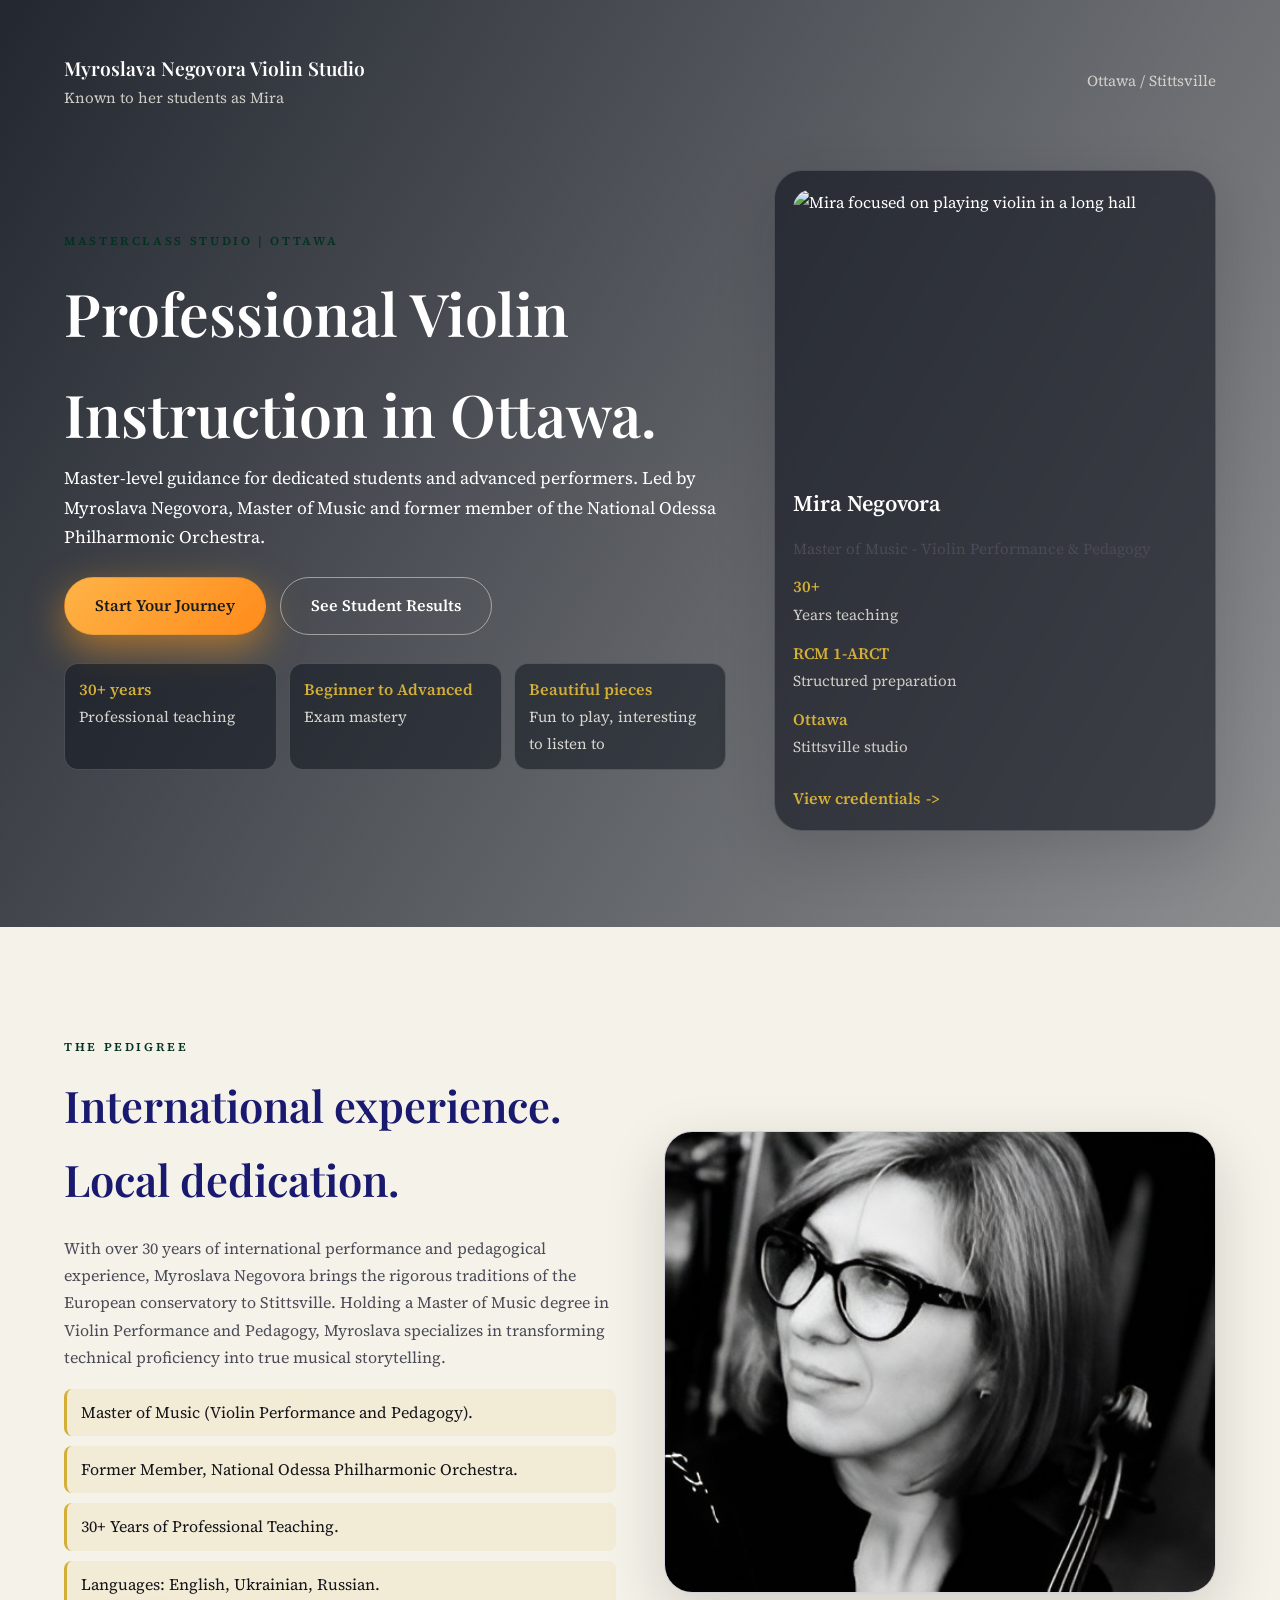
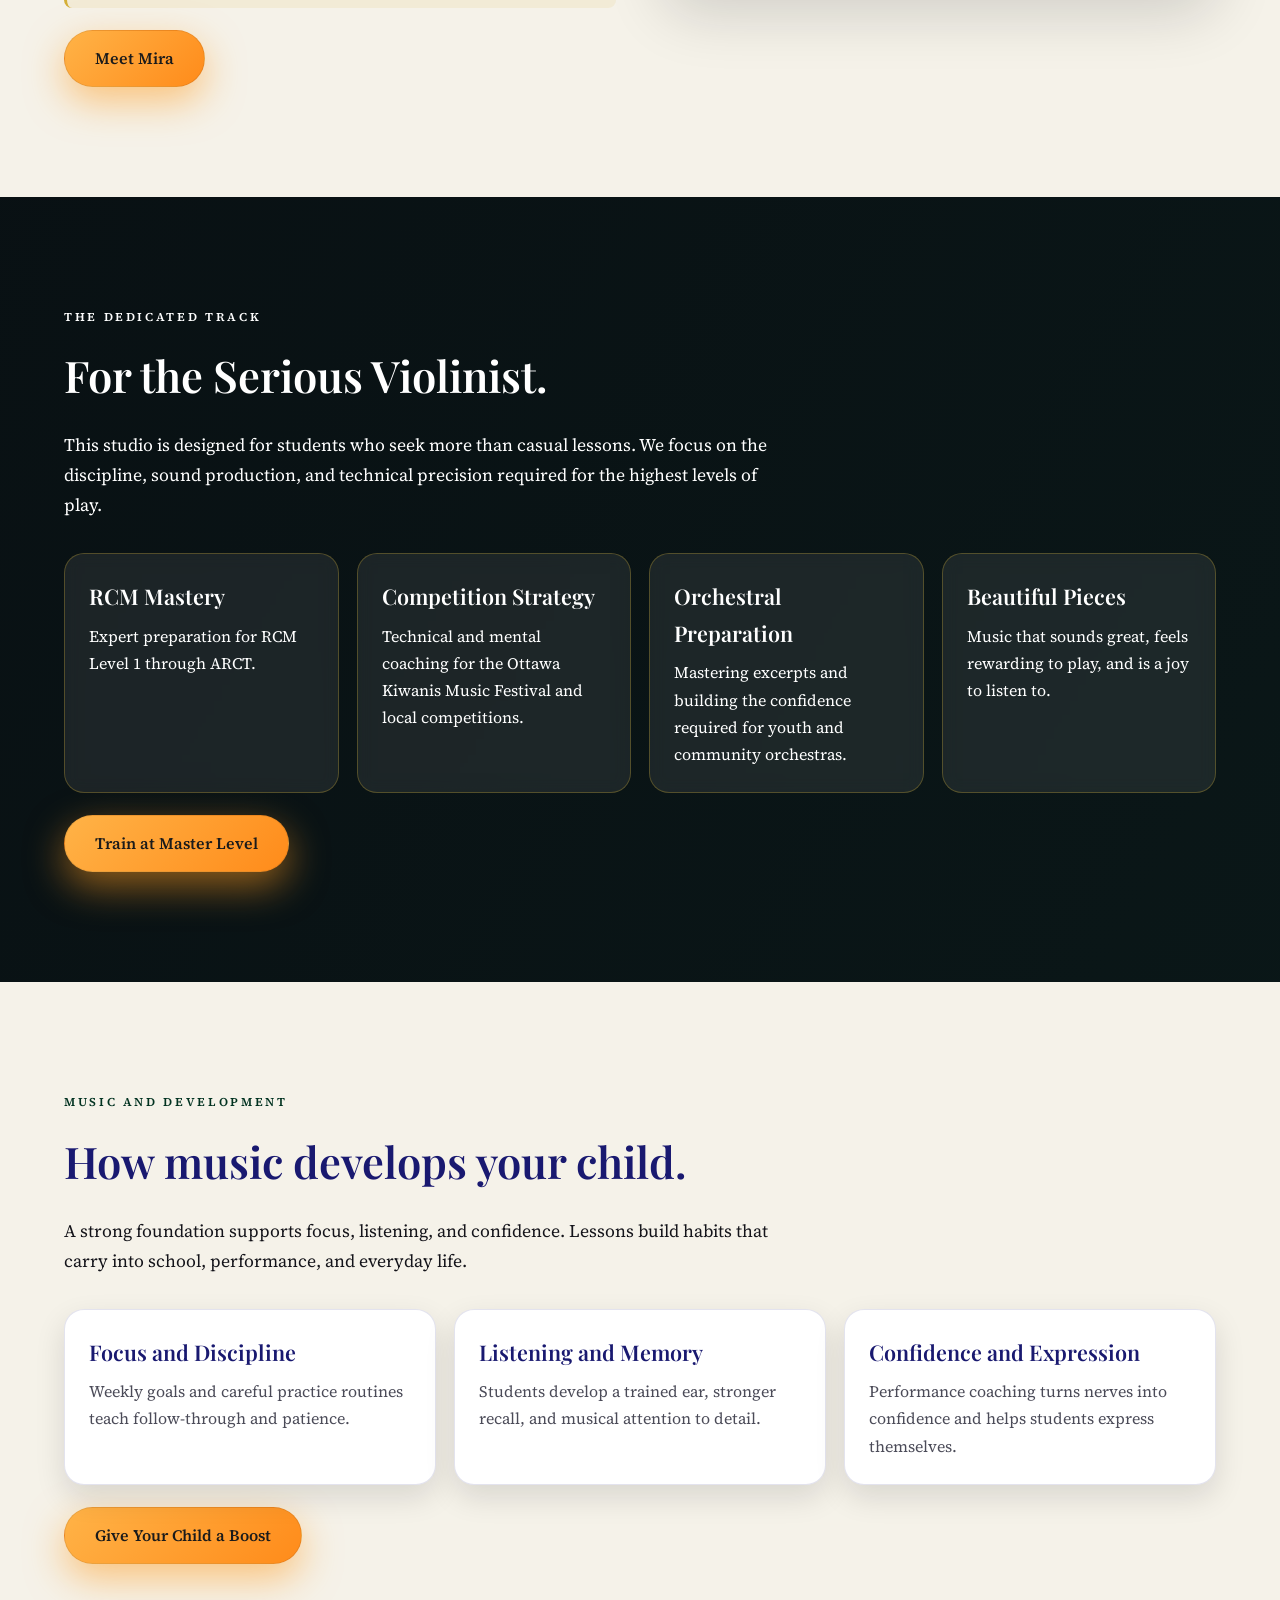
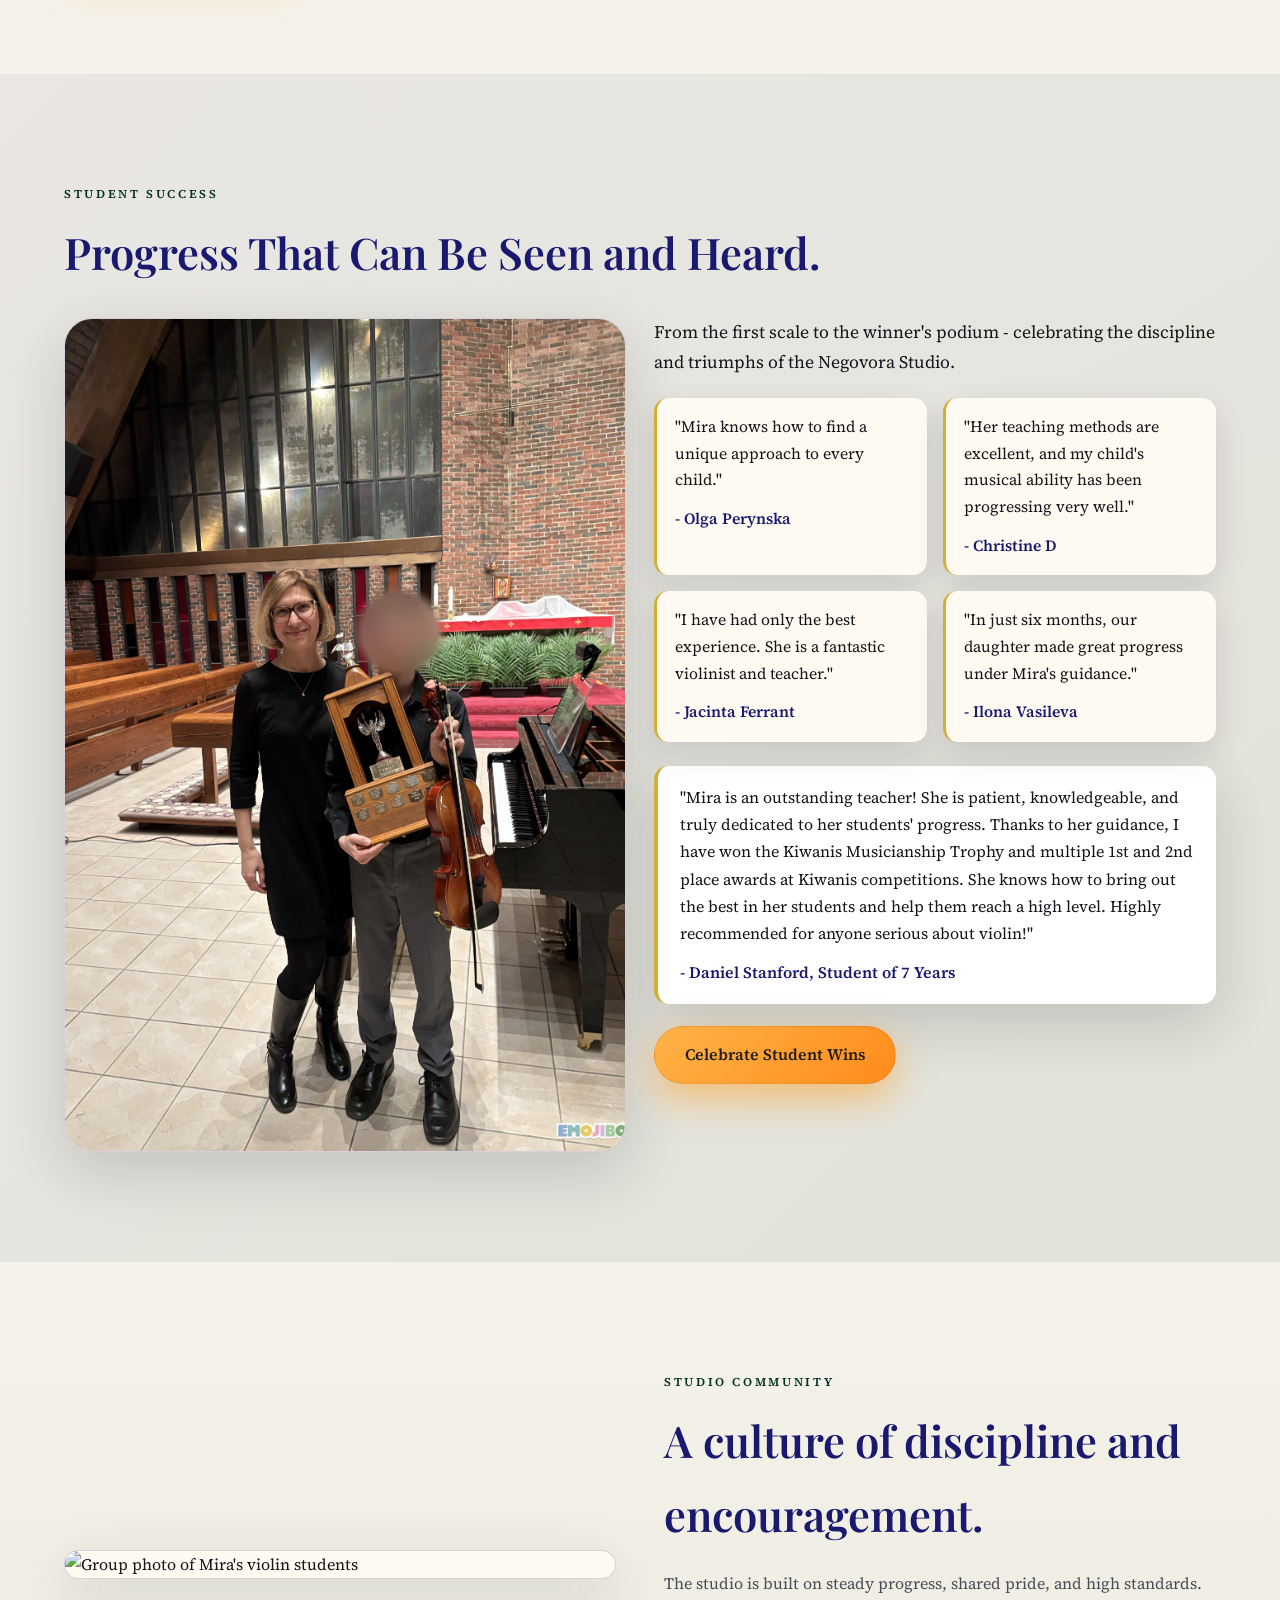
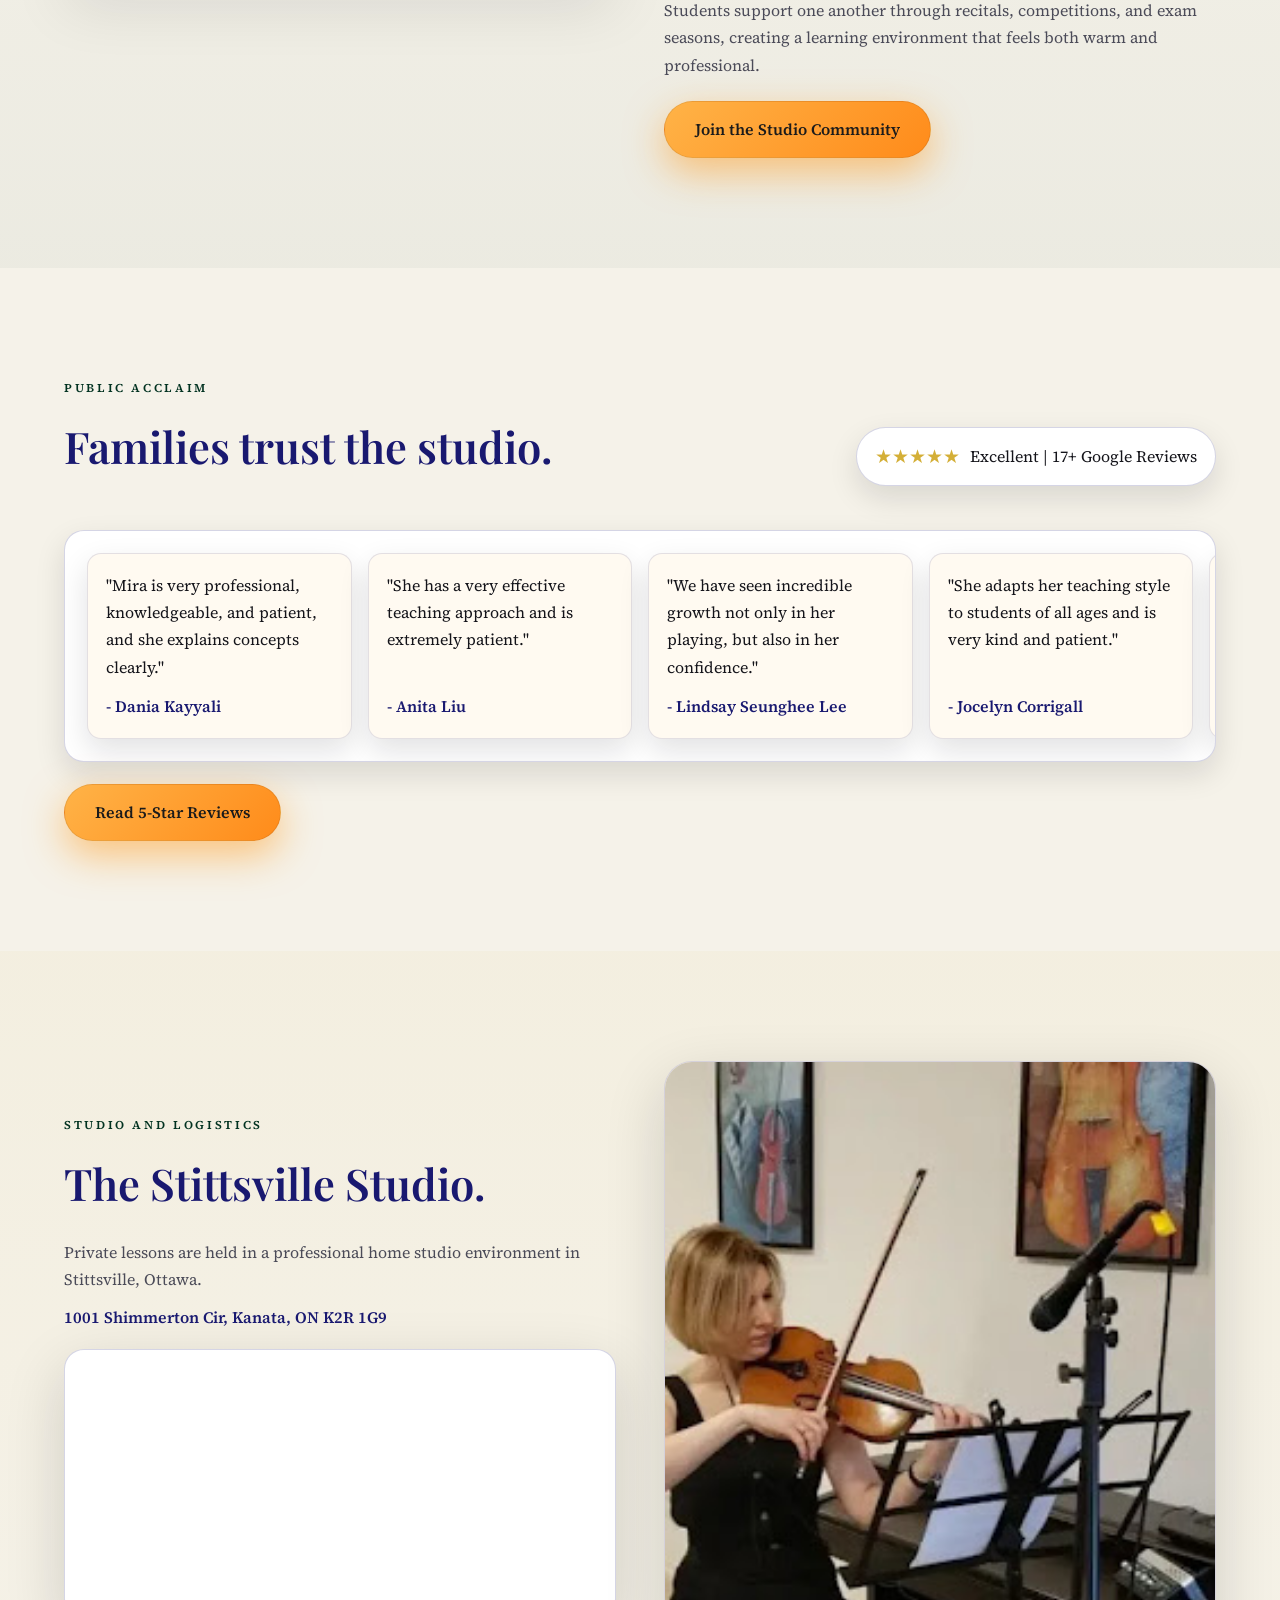
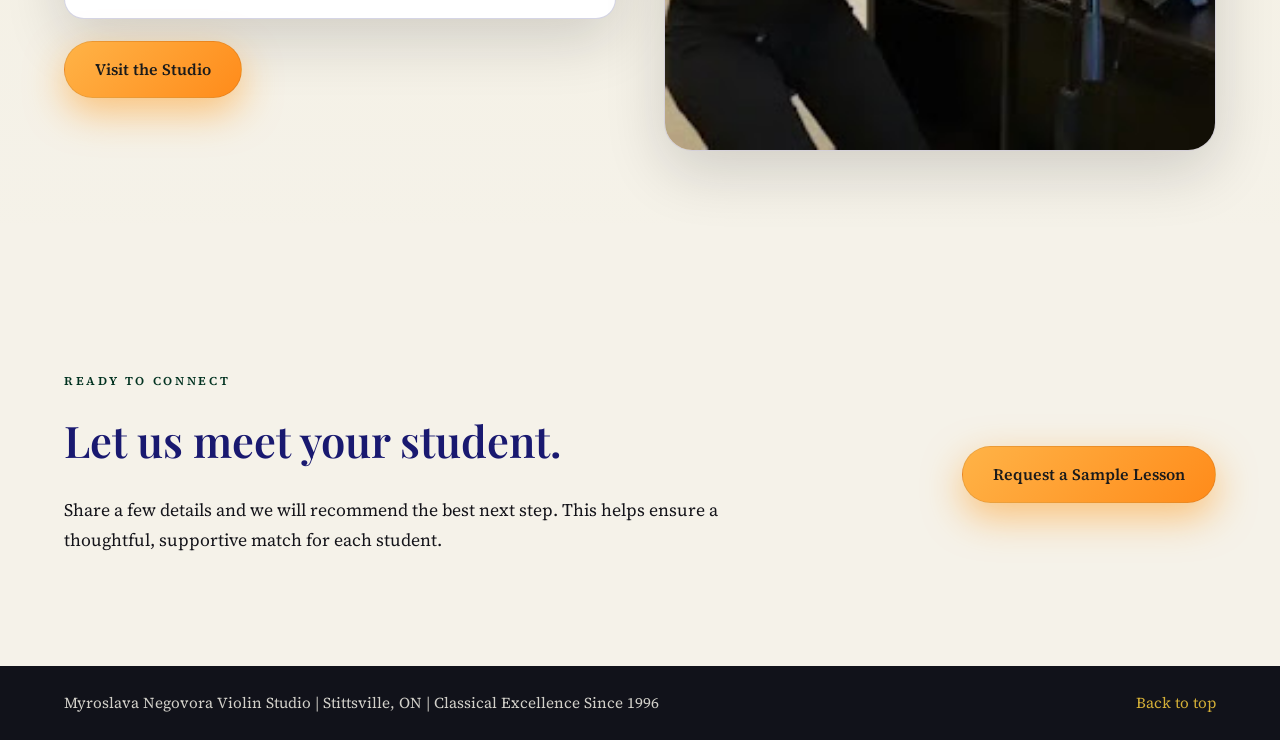
==== index.html @ be1e7c03 "Add files via upload" ====
<!doctype html>
<html lang="en">
  <head>
    <meta charset="utf-8" />
    <meta name="viewport" content="width=device-width, initial-scale=1" />
    <title>Myroslava Negovora Violin Studio | Masterclass Studio</title>
    <link rel="stylesheet" href="styles.css" />
  </head>
  <body>
    <header class="hero" id="top">
      <div class="hero__overlay"></div>
      <nav class="nav">
        <div class="brand">
          <div class="brand__title">Myroslava Negovora Violin Studio</div>
          <div class="brand__subtitle">Known to her students as Mira</div>
        </div>
        <div class="nav__note">Ottawa / Stittsville</div>
      </nav>

      <div class="hero__grid container">
        <div class="hero__intro" data-reveal>
          <p class="eyebrow">Masterclass Studio | Ottawa</p>
          <h1>Professional Violin Instruction in Ottawa.</h1>
          <p class="lead">
            Master-level guidance for dedicated students and advanced performers. Led by Myroslava Negovora,
            Master of Music and former member of the National Odessa Philharmonic Orchestra.
          </p>
          <div class="hero__actions">
            <a class="btn btn--bright" href="contact.html">Start Your Journey</a>
            <a class="btn btn--ghost" href="#success">See Student Results</a>
          </div>
          <div class="hero__facts">
            <div class="fact">
              <span class="fact__label">30+ years</span>
              <span class="fact__value">Professional teaching</span>
            </div>
            <div class="fact">
              <span class="fact__label">Beginner to Advanced</span>
              <span class="fact__value">Exam mastery</span>
            </div>
            <div class="fact">
              <span class="fact__label">Beautiful pieces</span>
              <span class="fact__value">Fun to play, interesting to listen to</span>
            </div>
          </div>
        </div>

        <aside class="hero__panel" data-reveal>
          <div class="hero__panel-image">
            <img
              src="assets/Small verticall picture of mira focused on playing in long beautiffull hall.jpg"
              alt="Mira focused on playing violin in a long hall"
            />
          </div>
          <div class="hero__panel-body">
            <p class="hero__panel-title">Mira Negovora</p>
            <p class="micro">Master of Music - Violin Performance & Pedagogy</p>
            <div class="hero__panel-stats">
              <div>
                <span class="panel-stat__value">30+</span>
                <span class="panel-stat__label">Years teaching</span>
              </div>
              <div>
                <span class="panel-stat__value">RCM 1-ARCT</span>
                <span class="panel-stat__label">Structured preparation</span>
              </div>
              <div>
                <span class="panel-stat__value">Ottawa</span>
                <span class="panel-stat__label">Stittsville studio</span>
              </div>
            </div>
            <a class="text-link text-link--spaced" href="#pedigree">View credentials</a>
          </div>
        </aside>
      </div>
    </header>

    <main>
      <section class="section pedigree parchment" id="pedigree">
        <div class="container two-col">
          <div data-reveal>
            <p class="eyebrow">The Pedigree</p>
            <h2>International experience. Local dedication.</h2>
            <p>
              With over 30 years of international performance and pedagogical experience, Myroslava Negovora brings
              the rigorous traditions of the European conservatory to Stittsville. Holding a Master of Music degree in
              Violin Performance and Pedagogy, Myroslava specializes in transforming technical proficiency into true
              musical storytelling.
            </p>
            <ul class="facts-list">
              <li>Master of Music (Violin Performance and Pedagogy).</li>
              <li>Former Member, National Odessa Philharmonic Orchestra.</li>
              <li>30+ Years of Professional Teaching.</li>
              <li>Languages: English, Ukrainian, Russian.</li>
            </ul>
            <div class="cta-row">
              <a class="btn btn--bright" href="contact.html">Meet Mira</a>
            </div>
          </div>
          <figure class="image-card" data-reveal>
            <img src="assets/Moody Picture of mira's face, a bit small 2.jpg" alt="Moody portrait of Myroslava Negovora" />
          </figure>
        </div>
      </section>

      <section class="section parallax" id="dedicated">
        <div class="parallax__overlay"></div>
        <div class="container" data-reveal>
          <p class="eyebrow">The Dedicated Track</p>
          <h2>For the Serious Violinist.</h2>
          <p class="lead">
            This studio is designed for students who seek more than casual lessons. We focus on the discipline, sound
            production, and technical precision required for the highest levels of play.
          </p>
          <div class="feature-grid">
            <article class="card">
              <h3>RCM Mastery</h3>
              <p>Expert preparation for RCM Level 1 through ARCT.</p>
            </article>
            <article class="card">
              <h3>Competition Strategy</h3>
              <p>Technical and mental coaching for the Ottawa Kiwanis Music Festival and local competitions.</p>
            </article>
            <article class="card">
              <h3>Orchestral Preparation</h3>
              <p>Mastering excerpts and building the confidence required for youth and community orchestras.</p>
            </article>
            <article class="card">
              <h3>Beautiful Pieces</h3>
              <p>Music that sounds great, feels rewarding to play, and is a joy to listen to.</p>
            </article>
          </div>
          <div class="cta-row">
            <a class="btn btn--bright" href="contact.html">Train at Master Level</a>
          </div>
        </div>
      </section>

      <section class="section growth parchment" id="growth">
        <div class="container" data-reveal>
          <p class="eyebrow">Music and Development</p>
          <h2>How music develops your child.</h2>
          <p class="lead">
            A strong foundation supports focus, listening, and confidence. Lessons build habits that carry into school,
            performance, and everyday life.
          </p>
          <div class="feature-grid">
            <article class="card card--light">
              <h3>Focus and Discipline</h3>
              <p>Weekly goals and careful practice routines teach follow-through and patience.</p>
            </article>
            <article class="card card--light">
              <h3>Listening and Memory</h3>
              <p>Students develop a trained ear, stronger recall, and musical attention to detail.</p>
            </article>
            <article class="card card--light">
              <h3>Confidence and Expression</h3>
              <p>Performance coaching turns nerves into confidence and helps students express themselves.</p>
            </article>
          </div>
          <div class="cta-row">
            <a class="btn btn--bright" href="contact.html">Give Your Child a Boost</a>
          </div>
        </div>
      </section>

      <section class="section success" id="success">
        <div class="container" data-reveal>
          <p class="eyebrow">Student Success</p>
          <h2>Progress That Can Be Seen and Heard.</h2>
          <div class="success__grid">
            <figure class="image-card">
              <img src="assets/trophy.jpeg" alt="Dennis Finch holding the Musicianship Trophy beside Mira" />
              <figcaption>
                Congratulations to Dennis Finch - Winner of the Musicianship Trophy (RCM 8 Class),
                Ottawa Kiwanis Music Festival 2026.
              </figcaption>
            </figure>
            <div class="success__text">
              <p class="lead">
                From the first scale to the winner's podium - celebrating the discipline and triumphs
                of the Negovora Studio.
              </p>
              <div class="success__quotes">
                <blockquote class="quote--compact">
                  "Mira knows how to find a unique approach to every child."
                  <span class="quote-author">- Olga Perynska</span>
                </blockquote>
                <blockquote class="quote--compact">
                  "Her teaching methods are excellent, and my child's musical ability has been progressing very well."
                  <span class="quote-author">- Christine D</span>
                </blockquote>
                <blockquote class="quote--compact">
                  "I have had only the best experience. She is a fantastic violinist and teacher."
                  <span class="quote-author">- Jacinta Ferrant</span>
                </blockquote>
                <blockquote class="quote--compact">
                  "In just six months, our daughter made great progress under Mira's guidance."
                  <span class="quote-author">- Ilona Vasileva</span>
                </blockquote>
              </div>
              <blockquote>
                "Mira is an outstanding teacher! She is patient, knowledgeable, and truly dedicated to her students' progress.
                Thanks to her guidance, I have won the Kiwanis Musicianship Trophy and multiple 1st and 2nd place awards at
                Kiwanis competitions. She knows how to bring out the best in her students and help them reach a high level.
                Highly recommended for anyone serious about violin!"
                <span class="quote-author">- Daniel Stanford, Student of 7 Years</span>
              </blockquote>
              <div class="cta-row">
                <a class="btn btn--bright" href="contact.html">Celebrate Student Wins</a>
              </div>
            </div>
          </div>
        </div>
      </section>

      <section class="section community" id="community">
        <div class="container two-col">
          <figure class="image-card" data-reveal>
            <img src="assets/Group photo of all mira's students.jpg" alt="Group photo of Mira's violin students" />
          </figure>
          <div data-reveal>
            <p class="eyebrow">Studio Community</p>
            <h2>A culture of discipline and encouragement.</h2>
            <p>
              The studio is built on steady progress, shared pride, and high standards. Students support one another
              through recitals, competitions, and exam seasons, creating a learning environment that feels both warm
              and professional.
            </p>
            <div class="cta-row">
              <a class="btn btn--bright" href="contact.html">Join the Studio Community</a>
            </div>
          </div>
        </div>
      </section>

      <section class="section acclaim" id="acclaim">
        <div class="container" data-reveal>
          <p class="eyebrow">Public Acclaim</p>
          <div class="acclaim__header">
            <h2>Families trust the studio.</h2>
            <a class="badge" href="https://www.google.com/search?q=Myroslava+Negovora+Violin+Studio+reviews" target="_blank" rel="noreferrer">
              <span class="badge__stars">&#9733;&#9733;&#9733;&#9733;&#9733;</span>
              <span class="badge__text">Excellent | 17+ Google Reviews</span>
            </a>
          </div>
          <div class="carousel" aria-live="polite">
            <div class="carousel__viewport">
              <div class="carousel__track">
                <div class="carousel__item">
                  "Mira is very professional, knowledgeable, and patient, and she explains concepts clearly."
                  <span class="quote-author">- Dania Kayyali</span>
                </div>
                <div class="carousel__item">
                  "She has a very effective teaching approach and is extremely patient."
                  <span class="quote-author">- Anita Liu</span>
                </div>
                <div class="carousel__item">
                  "We have seen incredible growth not only in her playing, but also in her confidence."
                  <span class="quote-author">- Lindsay Seunghee Lee</span>
                </div>
                <div class="carousel__item">
                  "She adapts her teaching style to students of all ages and is very kind and patient."
                  <span class="quote-author">- Jocelyn Corrigall</span>
                </div>
                <div class="carousel__item">
                  "Her attentiveness and personalized approach impressed us from the very beginning."
                  <span class="quote-author">- Ilona Vasileva</span>
                </div>
                <div class="carousel__item">
                  "Over five years, we have seen consistent improvement in my daughter's skill level."
                  <span class="quote-author">- Christine Conlin</span>
                </div>
                <div class="carousel__item">
                  "Mira cares deeply about her students' success and helps them achieve their goals."
                  <span class="quote-author">- Katya Permiakova</span>
                </div>
                <div class="carousel__item">
                  "She is a true violinist teacher who quickly identifies learning issues and solutions."
                  <span class="quote-author">- Teddy Boyce</span>
                </div>
              </div>
            </div>
          </div>
          <div class="cta-row">
            <a
              class="btn btn--bright"
              href="https://www.google.com/search?sca_esv=3615f5cb3ea2f6e3&rlz=1C5OZZY_enCA1189CA1189&sxsrf=ANbL-n5j-Gl5wdRe_Fy8dEs_ifWNhCvWbg:1775680468972&si=[base64]%3D&q=Mira%27s+Violin+Studio,+Violinist+for+Wedding+%26+Special+Event,+Live+Music,+Violin+Lessons+Reviews&sa=X&ved=2ahUKEwjuv9mcjd-TAxWDKFkFHc_CPOoQ0bkNegQIORAH&biw=1920&bih=847&dpr=1"
              target="_blank"
              rel="noreferrer"
            >Read 5-Star Reviews</a>
          </div>
        </div>
      </section>

      <section class="section studio" id="studio">
        <div class="container two-col">
          <div data-reveal>
            <p class="eyebrow">Studio and Logistics</p>
            <h2>The Stittsville Studio.</h2>
            <p>Private lessons are held in a professional home studio environment in Stittsville, Ottawa.</p>
            <p class="address">1001 Shimmerton Cir, Kanata, ON K2R 1G9</p>
            <div class="map-card">
              <iframe
                title="Stittsville Studio Location"
                src="https://www.google.com/maps?q=1001%20Shimmerton%20Cir%2C%20Kanata%2C%20ON%20K2R%201G9&output=embed"
                loading="lazy"
                referrerpolicy="no-referrer-when-downgrade"
              ></iframe>
            </div>
            <div class="cta-row">
              <a class="btn btn--bright" href="contact.html">Visit the Studio</a>
            </div>
          </div>
          <figure class="image-card" data-reveal>
            <img src="assets/Mira playing in her studio.jpg" alt="Mira playing violin in her studio" />
          </figure>
        </div>
      </section>

      <section class="section contact-teaser parchment" id="contact-teaser">
        <div class="container contact-teaser__content" data-reveal>
          <div>
            <p class="eyebrow">Ready to Connect</p>
            <h2>Let us meet your student.</h2>
            <p class="lead">
              Share a few details and we will recommend the best next step. This helps ensure a thoughtful, supportive
              match for each student.
            </p>
          </div>
          <div class="cta-row">
            <a class="btn btn--bright" href="contact.html">Request a Sample Lesson</a>
          </div>
        </div>
      </section>
    </main>

    <footer class="footer">
      <div class="container footer__content">
        <span>Myroslava Negovora Violin Studio | Stittsville, ON | Classical Excellence Since 1996</span>
        <a href="#top">Back to top</a>
      </div>
    </footer>

    <script src="script.js"></script>
  </body>
</html>
---- styles.css ----
@import url("https://fonts.googleapis.com/css2?family=Playfair+Display:wght@400;600;700&family=Source+Serif+Pro:wght@300;400;600&display=swap");

:root {
  --bg: #f5f2e9;
  --ink: #14141a;
  --muted: #4b4b58;
  --white: #ffffff;
  --surface: #fffaf1;
  --midnight: #191970;
  --forest: #013220;
  --gold: #d4af37;
  --accent: #ffb347;
  --accent-deep: #ff8b1a;
  --border: rgba(25, 25, 112, 0.18);
  --shadow: 0 20px 60px rgba(16, 16, 24, 0.16);
  --shadow-soft: 0 12px 30px rgba(16, 16, 24, 0.12);
  --radius-xl: 28px;
  --radius-lg: 20px;
  --radius-md: 14px;
}

* {
  box-sizing: border-box;
  margin: 0;
  padding: 0;
}

html {
  scroll-behavior: smooth;
}

body {
  font-family: "Source Serif Pro", serif;
  background: radial-gradient(circle at top, rgba(255, 255, 255, 0.6), transparent 55%), var(--bg);
  color: var(--ink);
  line-height: 1.7;
  transition: opacity 0.45s ease, transform 0.45s ease;
}

body.page-enter {
  opacity: 0;
  transform: translateX(24px);
}

body.page-leave {
  opacity: 0;
  transform: translateX(-24px);
}

a {
  color: inherit;
  text-decoration: none;
}

img {
  max-width: 100%;
  display: block;
}

.container {
  width: min(1200px, 90vw);
  margin: 0 auto;
}

.section {
  padding: 110px 0;
}

.parchment {
  background-color: var(--bg);
  background-image: url("assets/parchmen.jpg");
  background-repeat: repeat;
  background-size: 700px auto;
}

.eyebrow {
  letter-spacing: 0.22em;
  text-transform: uppercase;
  font-size: 12px;
  font-weight: 600;
  color: var(--forest);
  margin-bottom: 12px;
}

h1,
h2,
h3 {
  font-family: "Playfair Display", serif;
  font-weight: 600;
  color: var(--midnight);
}

h1 {
  font-size: clamp(2.6rem, 4.6vw, 4.4rem);
  max-width: 720px;
}

h2 {
  font-size: clamp(2rem, 3.4vw, 3.2rem);
  margin-bottom: 18px;
}

h3 {
  font-size: 1.35rem;
  margin-bottom: 8px;
}

p {
  color: var(--muted);
}

.lead {
  font-size: 1.1rem;
  max-width: 720px;
  color: var(--ink);
}

.micro {
  font-size: 0.95rem;
  color: var(--muted);
}

.btn {
  display: inline-flex;
  align-items: center;
  justify-content: center;
  padding: 14px 30px;
  border-radius: 999px;
  font-weight: 600;
  border: 1px solid rgba(0, 0, 0, 0.08);
  transition: transform 0.2s ease, box-shadow 0.2s ease;
}

.btn--bright {
  background: linear-gradient(135deg, var(--accent), var(--accent-deep));
  color: #1b1b1b;
  box-shadow: 0 14px 38px rgba(255, 154, 31, 0.55);
}

.btn--bright:hover {
  transform: translateY(-2px);
  box-shadow: 0 18px 42px rgba(255, 154, 31, 0.65);
}

.btn--ghost {
  background: transparent;
  color: var(--white);
  border: 1px solid rgba(245, 242, 233, 0.5);
  box-shadow: none;
}

.btn--ghost:hover {
  transform: translateY(-2px);
}

.text-link {
  display: inline-flex;
  align-items: center;
  gap: 6px;
  color: var(--gold);
  font-weight: 600;
}

.text-link::after {
  content: "->";
  transition: transform 0.2s ease;
}

.text-link:hover::after {
  transform: translateX(4px);
}

.text-link--spaced {
  margin-top: 12px;
}

.nav {
  position: relative;
  z-index: 2;
  width: min(1200px, 90vw);
  margin: 0 auto;
  display: flex;
  align-items: center;
  justify-content: space-between;
  gap: 20px;
  padding-top: 20px;
}

.nav__note {
  font-size: 0.95rem;
  color: rgba(245, 242, 233, 0.75);
}

.nav--light .nav__note {
  color: var(--muted);
}

.brand__title {
  font-family: "Playfair Display", serif;
  font-size: 1.2rem;
  font-weight: 600;
}

.brand__subtitle {
  font-size: 0.95rem;
  color: rgba(245, 242, 233, 0.8);
}

.nav--light .brand__subtitle,
.nav--light .brand__title {
  color: var(--midnight);
}

.hero {
  position: relative;
  min-height: 92vh;
  background: url("assets/Violinist in action with masked violin.png") center/cover no-repeat;
  color: var(--white);
  display: flex;
  flex-direction: column;
  padding: 32px 0 96px;
  overflow: hidden;
}

.hero__overlay {
  position: absolute;
  inset: 0;
  background: linear-gradient(120deg, rgba(5, 10, 20, 0.88), rgba(8, 14, 24, 0.45));
}

.hero__grid {
  position: relative;
  z-index: 2;
  margin-top: 60px;
  display: grid;
  grid-template-columns: minmax(0, 1.2fr) minmax(0, 0.8fr);
  gap: 48px;
  align-items: center;
}

.hero__intro h1,
.hero__intro .lead {
  color: var(--white);
}

.hero__actions {
  margin-top: 24px;
  display: flex;
  flex-wrap: wrap;
  gap: 14px;
}

.hero__facts {
  margin-top: 28px;
  display: grid;
  grid-template-columns: repeat(auto-fit, minmax(170px, 1fr));
  gap: 12px;
}

.fact {
  border: 1px solid rgba(245, 242, 233, 0.18);
  padding: 12px 14px;
  border-radius: var(--radius-md);
  background: rgba(15, 20, 30, 0.55);
}

.fact__label {
  font-weight: 600;
  color: var(--gold);
  display: block;
}

.fact__value {
  color: rgba(245, 242, 233, 0.85);
  font-size: 0.95rem;
}

.hero__panel {
  background: rgba(12, 16, 26, 0.6);
  border-radius: var(--radius-xl);
  border: 1px solid rgba(255, 255, 255, 0.16);
  padding: 18px;
  box-shadow: var(--shadow);
  backdrop-filter: blur(10px);
}

.hero__panel-image img {
  width: 100%;
  height: 280px;
  object-fit: cover;
  border-radius: var(--radius-lg);
}

.hero__panel-body {
  margin-top: 16px;
  display: grid;
  gap: 12px;
}

.hero__panel-title {
  font-size: 1.4rem;
  font-weight: 600;
  color: var(--white);
}

.hero__panel-stats {
  display: grid;
  gap: 12px;
}

.panel-stat__value {
  display: block;
  font-weight: 600;
  color: var(--gold);
}

.panel-stat__label {
  color: rgba(245, 242, 233, 0.8);
  font-size: 0.95rem;
}

.two-col {
  display: grid;
  grid-template-columns: repeat(auto-fit, minmax(280px, 1fr));
  gap: 48px;
  align-items: center;
}

.cta-row {
  margin-top: 22px;
}

.image-card {
  border-radius: var(--radius-xl);
  overflow: hidden;
  border: 1px solid var(--border);
  background: var(--surface);
  box-shadow: var(--shadow);
}

.image-card img {
  width: 100%;
  height: 100%;
  object-fit: cover;
}

.image-card figcaption {
  padding: 16px 18px;
  font-size: 0.95rem;
  color: var(--muted);
  border-top: 1px solid var(--border);
}

.facts-list {
  list-style: none;
  margin-top: 18px;
  display: grid;
  gap: 10px;
}

.facts-list li {
  padding: 10px 14px;
  border-left: 3px solid var(--gold);
  background: rgba(212, 175, 55, 0.1);
  border-radius: 8px;
}

.parallax {
  position: relative;
  color: var(--white);
  background-color: rgb(14, 35, 30);
  background-image: url("assets/Screenshot 2026-04-08 at 5.43.23 PM-overlay.png");
  background-position: center;
  background-repeat: no-repeat;
  background-attachment: fixed;
  background-size: 80% auto;
}

.parallax__overlay {
  position: absolute;
  inset: 0;
  background: linear-gradient(120deg, rgba(8, 14, 18, 0.88), rgba(8, 16, 20, 0.65));
}

.parallax .container {
  position: relative;
  z-index: 2;
}

.parallax h2,
.parallax h3,
.parallax .lead,
.parallax p {
  color: var(--white);
}

.feature-grid {
  margin-top: 32px;
  display: grid;
  grid-template-columns: repeat(auto-fit, minmax(230px, 1fr));
  gap: 18px;
}

.card {
  padding: 24px;
  border-radius: var(--radius-lg);
  background: rgba(255, 255, 255, 0.08);
  border: 1px solid rgba(212, 175, 55, 0.3);
  backdrop-filter: blur(8px);
}

.card--light {
  background: var(--white);
  border: 1px solid rgba(25, 25, 112, 0.12);
  color: var(--ink);
  box-shadow: var(--shadow-soft);
}

.success {
  background: linear-gradient(135deg, rgba(25, 25, 112, 0.06), rgba(1, 50, 32, 0.08));
}

.community {
  background: linear-gradient(180deg, rgba(245, 242, 233, 0.9), rgba(1, 50, 32, 0.04));
}

.success__grid {
  margin-top: 28px;
  display: grid;
  grid-template-columns: repeat(auto-fit, minmax(280px, 1fr));
  gap: 28px;
}

.success__quotes {
  margin-top: 20px;
  display: grid;
  grid-template-columns: repeat(auto-fit, minmax(220px, 1fr));
  gap: 16px;
}

blockquote {
  margin-top: 24px;
  padding: 18px 22px;
  border-left: 4px solid var(--gold);
  background: var(--white);
  border-radius: var(--radius-md);
  color: var(--ink);
  box-shadow: var(--shadow);
}

.quote--compact {
  margin-top: 0;
  padding: 16px 18px;
  border-left-width: 3px;
  background: var(--surface);
  font-size: 0.98rem;
  box-shadow: var(--shadow-soft);
}

.quote-author {
  display: block;
  margin-top: 12px;
  font-weight: 600;
  color: var(--midnight);
}

.acclaim__header {
  display: flex;
  flex-wrap: wrap;
  align-items: center;
  justify-content: space-between;
  gap: 20px;
}

.badge {
  display: inline-flex;
  align-items: center;
  gap: 10px;
  padding: 12px 18px;
  border-radius: 999px;
  border: 1px solid var(--border);
  background: var(--white);
  box-shadow: var(--shadow-soft);
}

.badge__stars {
  color: var(--gold);
  font-size: 1.2rem;
}

.carousel {
  margin-top: 28px;
}

.carousel__viewport {
  border: 1px solid var(--border);
  background: var(--white);
  border-radius: var(--radius-lg);
  overflow: hidden;
  box-shadow: var(--shadow-soft);
}

.carousel__track {
  display: flex;
  gap: 16px;
  padding: 22px;
  transition: transform 0.6s ease;
  will-change: transform;
}

.carousel__item {
  flex: 0 0 calc((100% - 48px) / 4);
  padding: 18px;
  border-radius: var(--radius-md);
  border: 1px solid rgba(25, 25, 112, 0.12);
  background: var(--surface);
  color: var(--ink);
  box-shadow: var(--shadow-soft);
  min-height: 150px;
  display: flex;
  flex-direction: column;
  justify-content: space-between;
}

.studio {
  background: linear-gradient(180deg, rgba(212, 175, 55, 0.05), rgba(255, 255, 255, 0));
}

.map-card {
  margin-top: 18px;
  border-radius: var(--radius-lg);
  overflow: hidden;
  border: 1px solid var(--border);
  background: var(--white);
  box-shadow: var(--shadow);
}

.address {
  margin-top: 10px;
  font-weight: 600;
  color: var(--midnight);
}

.map-card iframe {
  width: 100%;
  min-height: 260px;
  border: none;
}

.contact-teaser__content {
  display: flex;
  flex-wrap: wrap;
  align-items: center;
  justify-content: space-between;
  gap: 24px;
}

.page-hero {
  padding: 48px 0 72px;
}

.page-hero__grid {
  margin-top: 40px;
  display: grid;
  grid-template-columns: minmax(0, 1fr) minmax(0, 0.9fr);
  gap: 32px;
  align-items: start;
}

.page-hero__intro .lead {
  max-width: 520px;
}

.contact__grid {
  display: grid;
  grid-template-columns: repeat(auto-fit, minmax(280px, 1fr));
  gap: 36px;
  align-items: start;
}

.contact__list {
  list-style: none;
  margin-top: 20px;
  display: grid;
  gap: 12px;
}

.contact-card {
  display: grid;
  gap: 16px;
  padding: 26px;
  border-radius: var(--radius-lg);
  border: 1px solid var(--border);
  background: var(--surface);
  box-shadow: var(--shadow);
}

.contact-links {
  display: grid;
  gap: 12px;
}

.contact-links a {
  color: var(--midnight);
  font-weight: 600;
}

.contact-label {
  display: block;
  font-size: 0.85rem;
  text-transform: uppercase;
  letter-spacing: 0.18em;
  color: var(--muted);
  margin-bottom: 4px;
}

.footer {
  background: #11121a;
  color: rgba(245, 242, 233, 0.85);
  padding: 24px 0;
}

.footer__content {
  display: flex;
  justify-content: space-between;
  flex-wrap: wrap;
  gap: 12px;
  font-size: 0.95rem;
}

.footer a {
  color: var(--gold);
}

[data-reveal] {
  opacity: 0;
  transform: translateY(24px);
  transition: opacity 0.8s ease, transform 0.8s ease;
}

[data-reveal].is-visible {
  opacity: 1;
  transform: translateY(0);
}

@media (max-width: 1100px) {
  .hero__grid,
  .page-hero__grid {
    grid-template-columns: 1fr;
  }

  .hero__panel {
    max-width: 520px;
  }
}

@media (max-width: 900px) {
  .nav {
    flex-direction: column;
    align-items: flex-start;
  }

  .hero {
    min-height: auto;
  }

  .hero__actions {
    align-items: flex-start;
  }
}

@media (max-width: 1200px) {
  .carousel__item {
    flex-basis: calc((100% - 32px) / 3);
  }
}

@media (max-width: 1024px) {
  .carousel__item {
    flex-basis: calc((100% - 16px) / 2);
  }
}

@media (max-width: 720px) {
  .carousel__track {
    padding: 18px;
  }

  .carousel__item {
    flex-basis: 100%;
  }

  .hero__panel-image img {
    height: 240px;
  }
}

@media (prefers-reduced-motion: reduce) {
  body,
  .btn,
  .carousel__track,
  [data-reveal] {
    transition: none;
  }

  .parallax {
    background-attachment: scroll;
  }
}
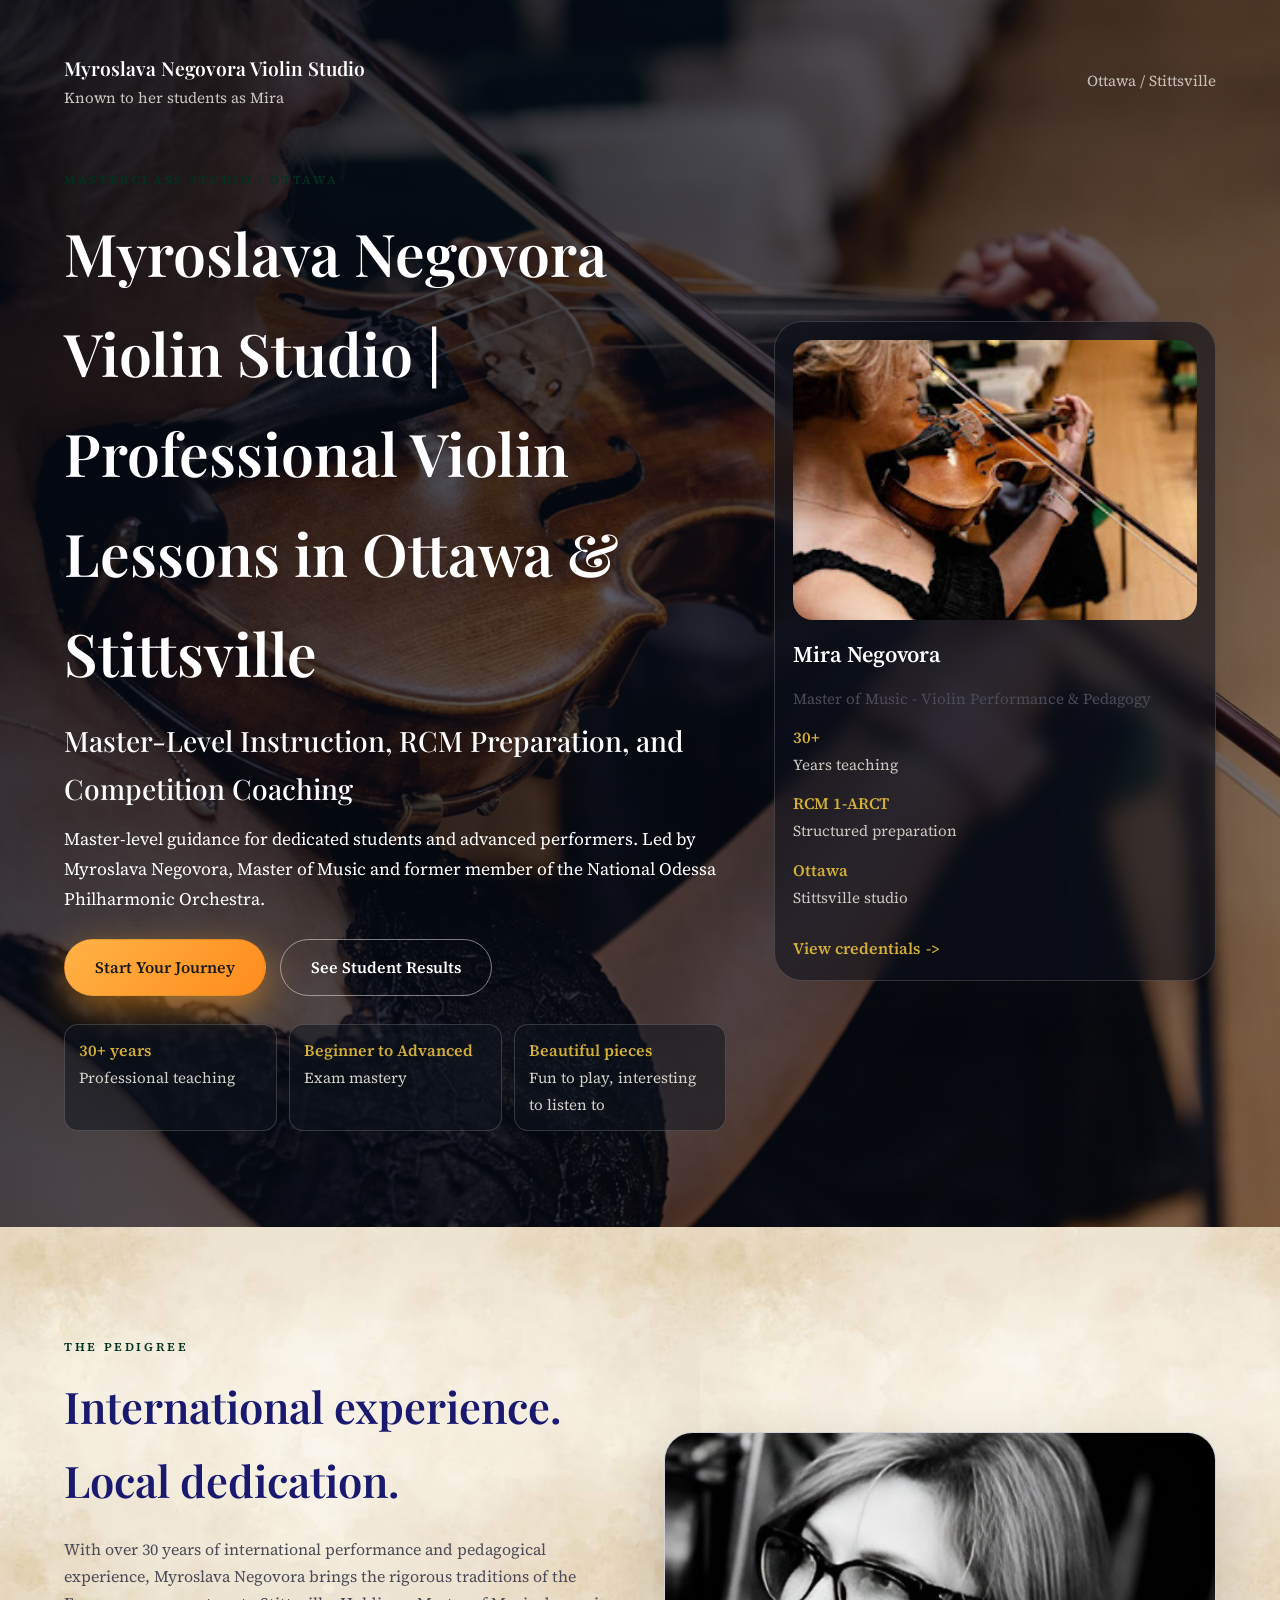
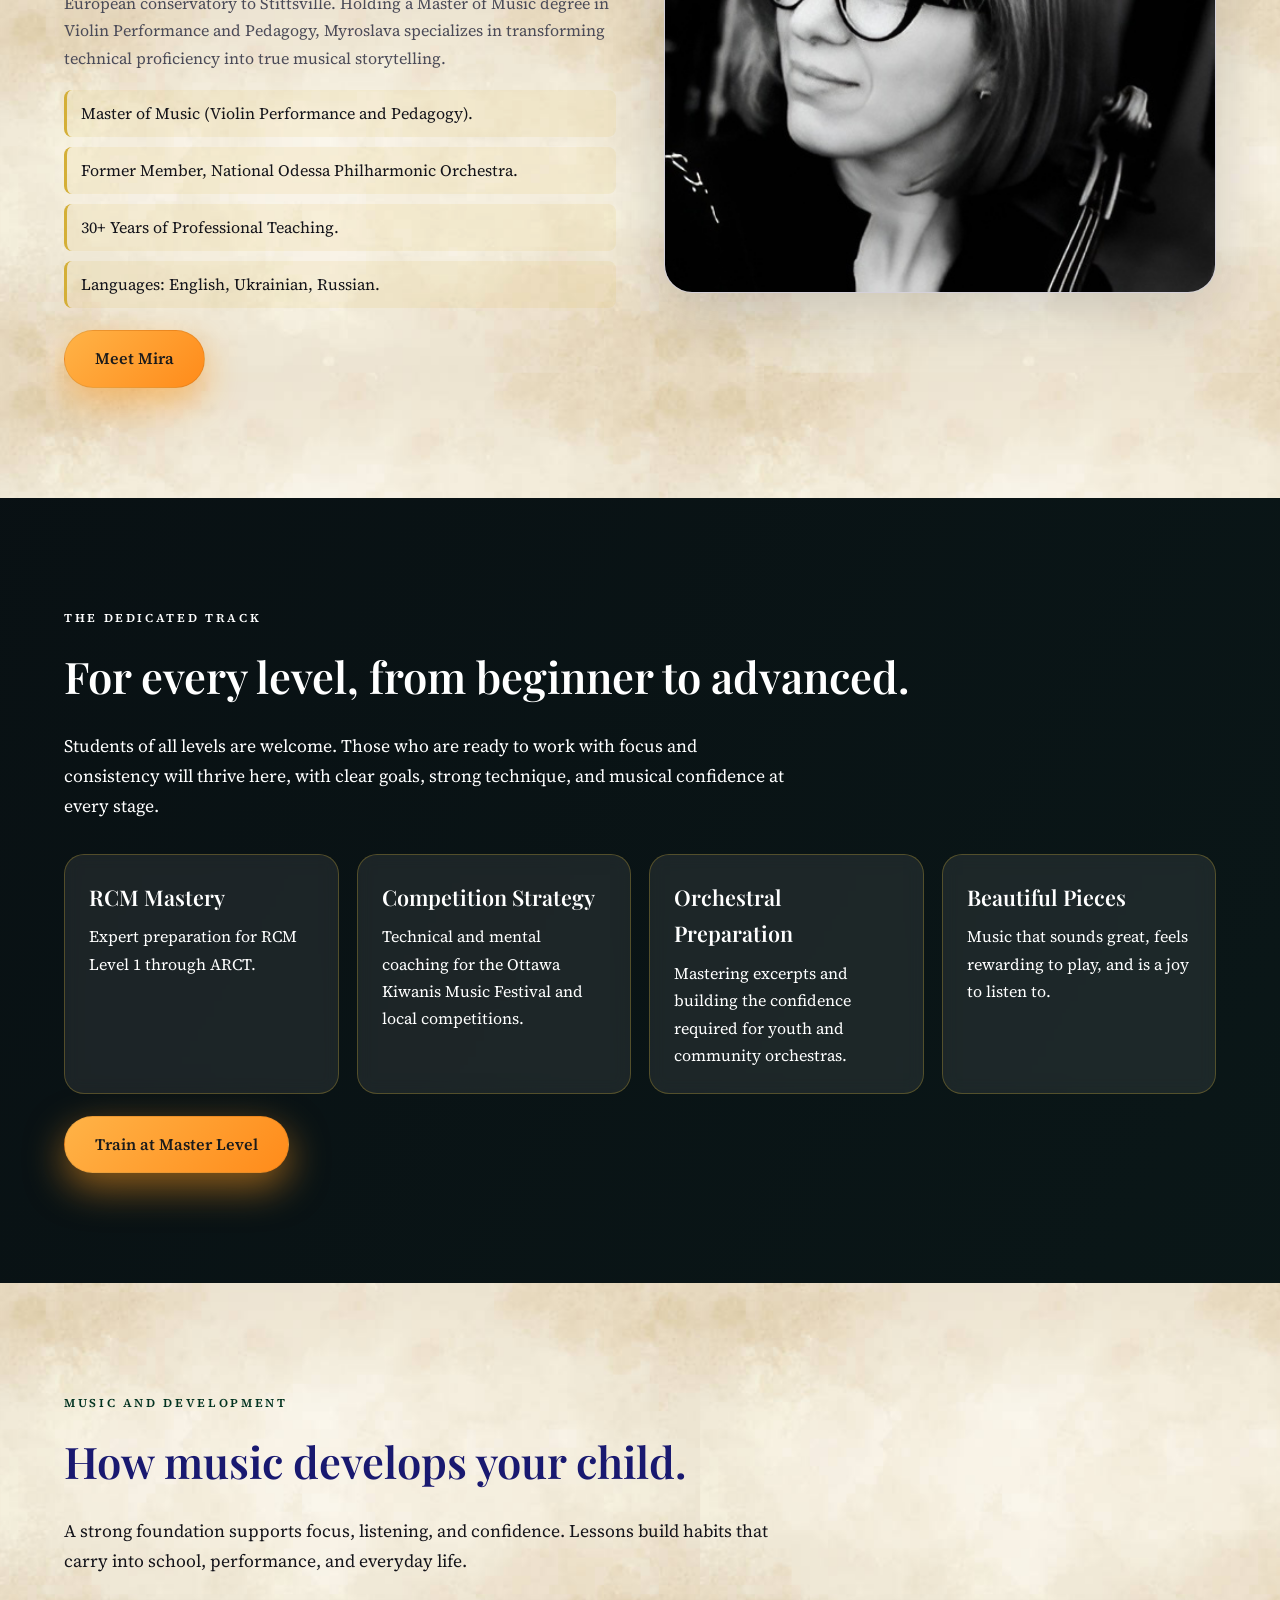
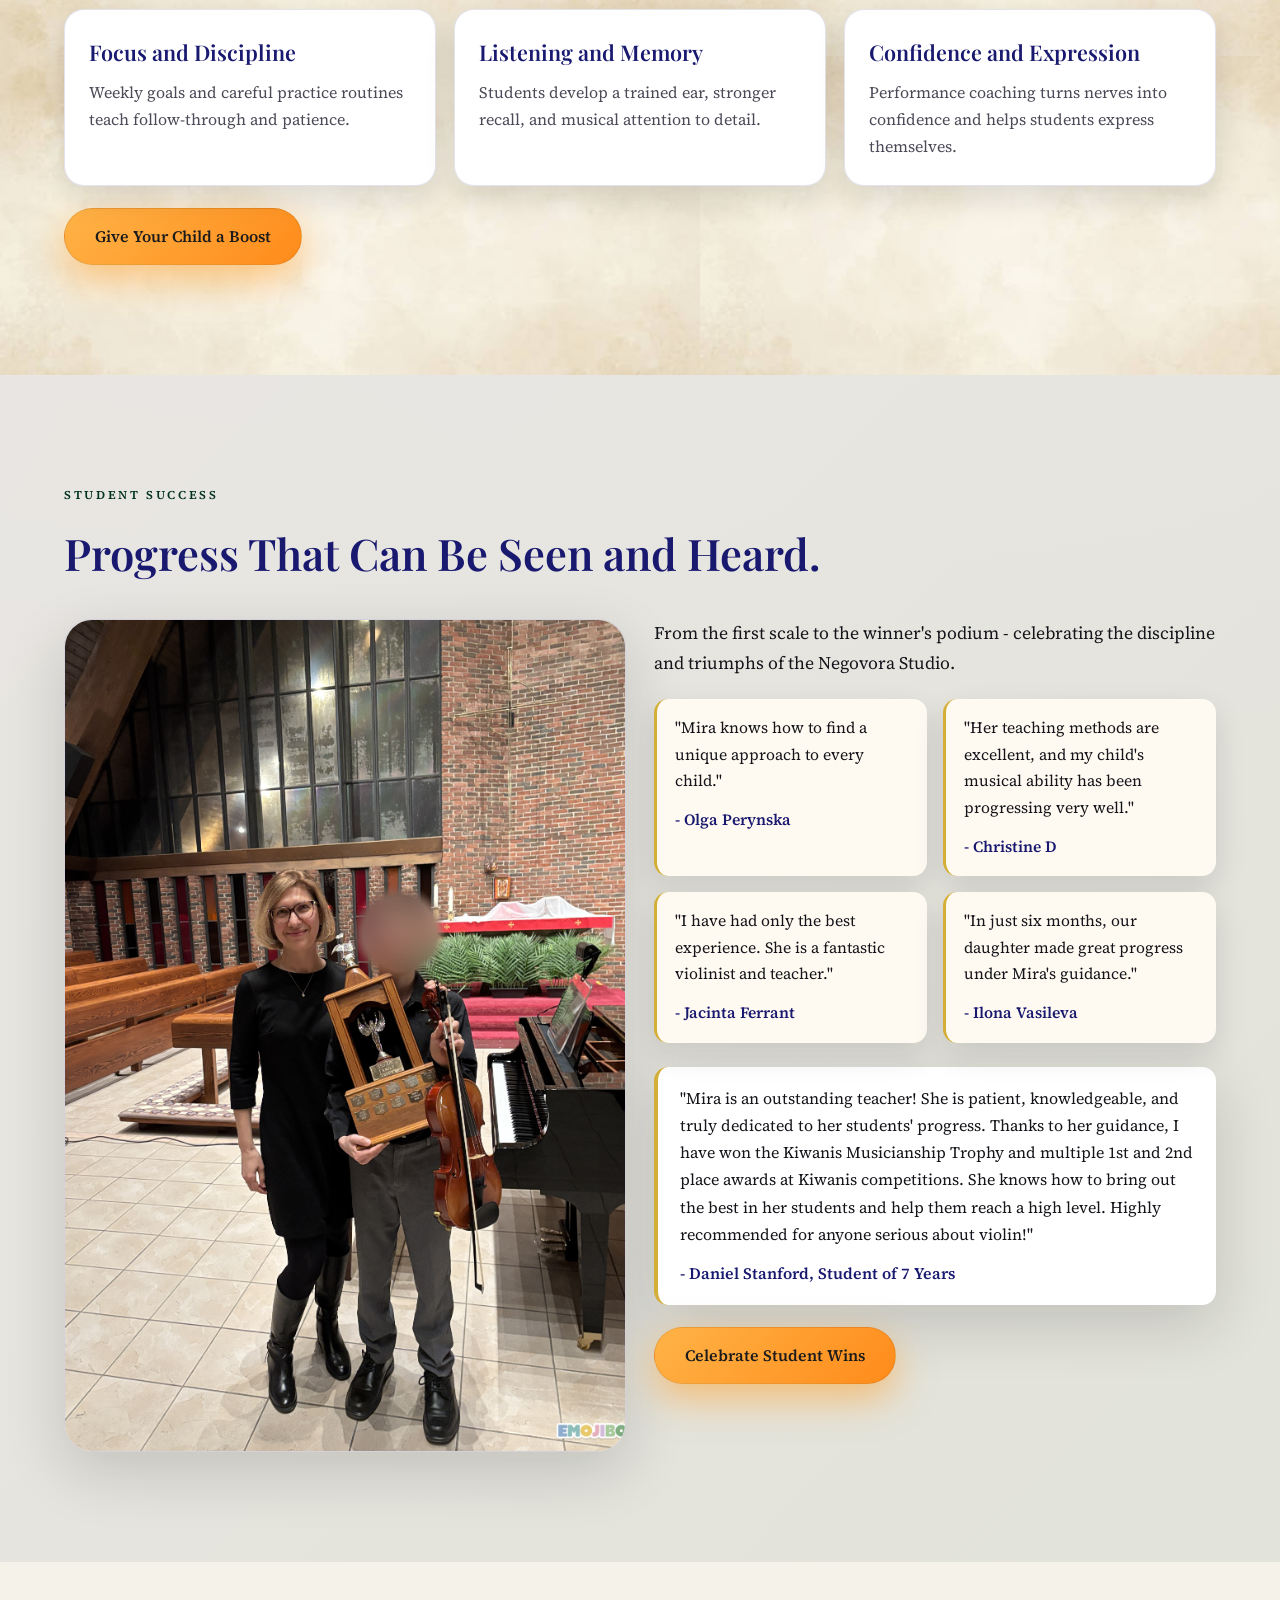
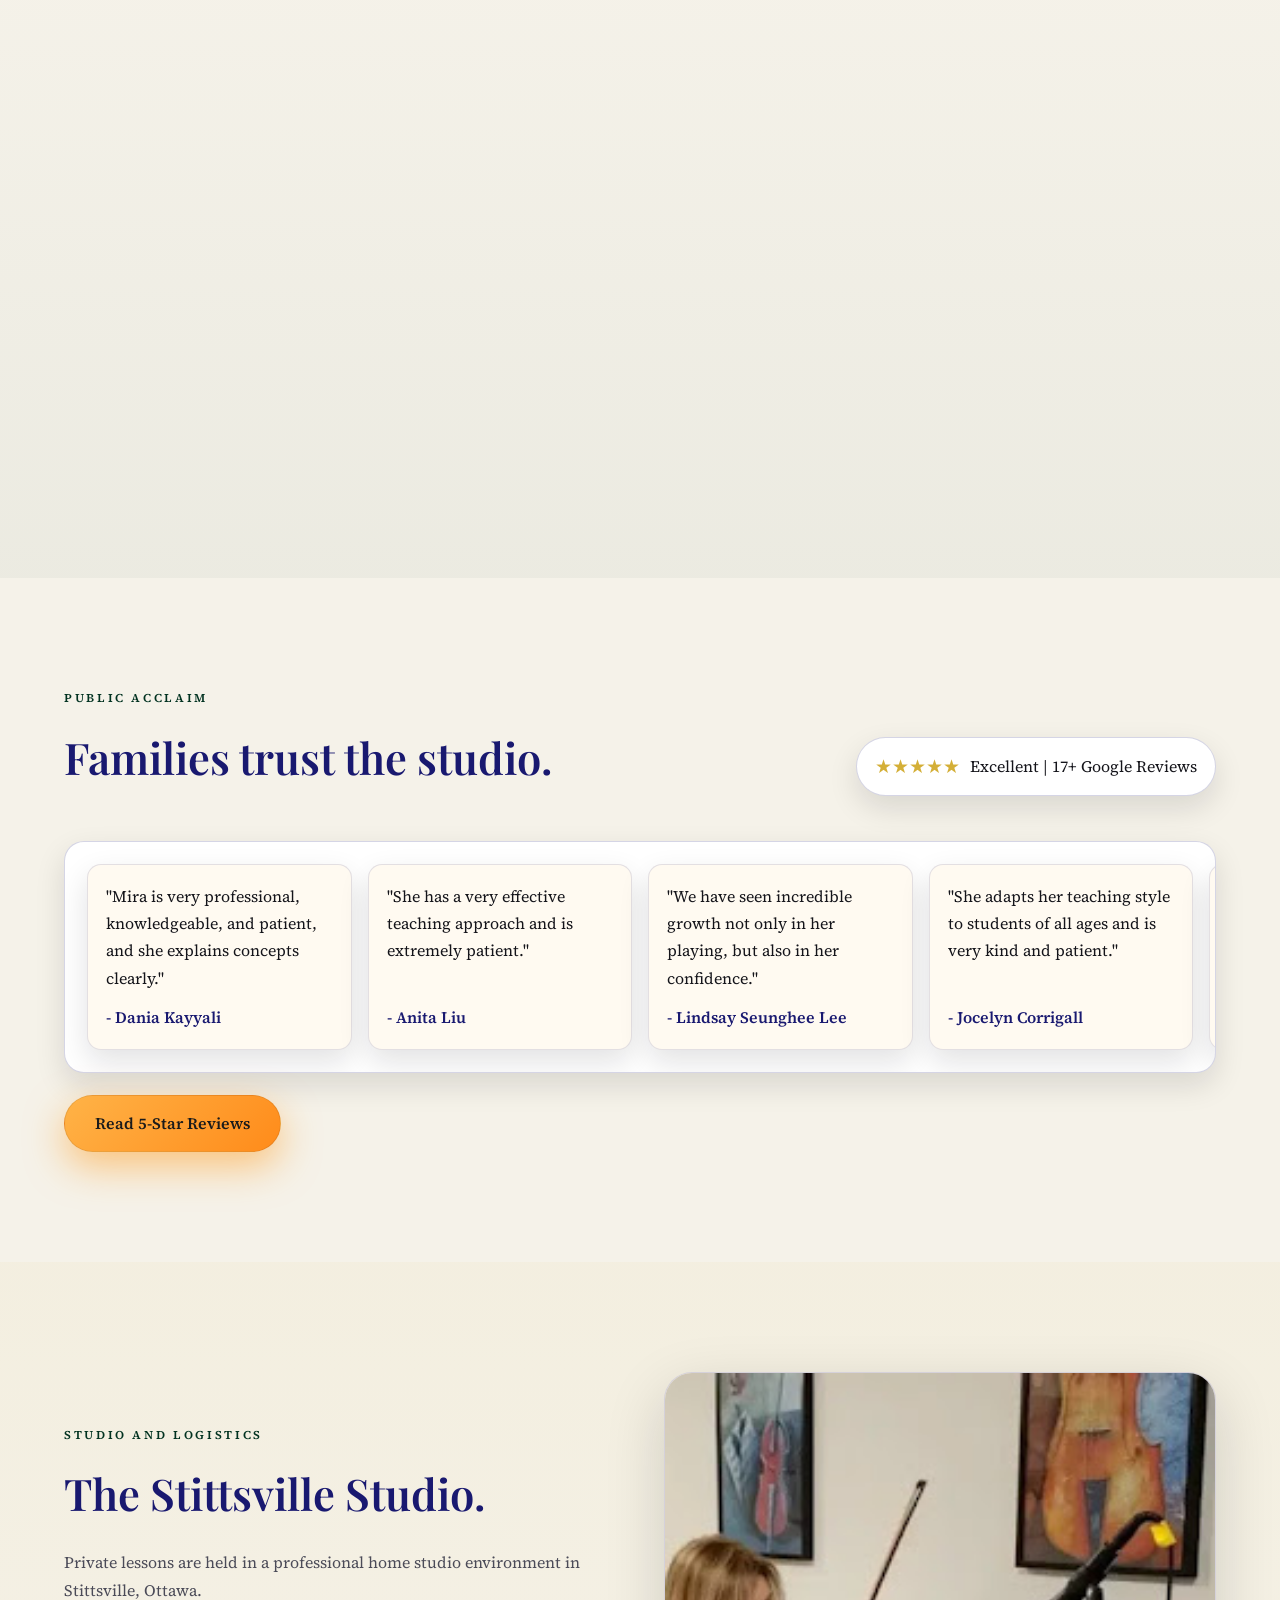
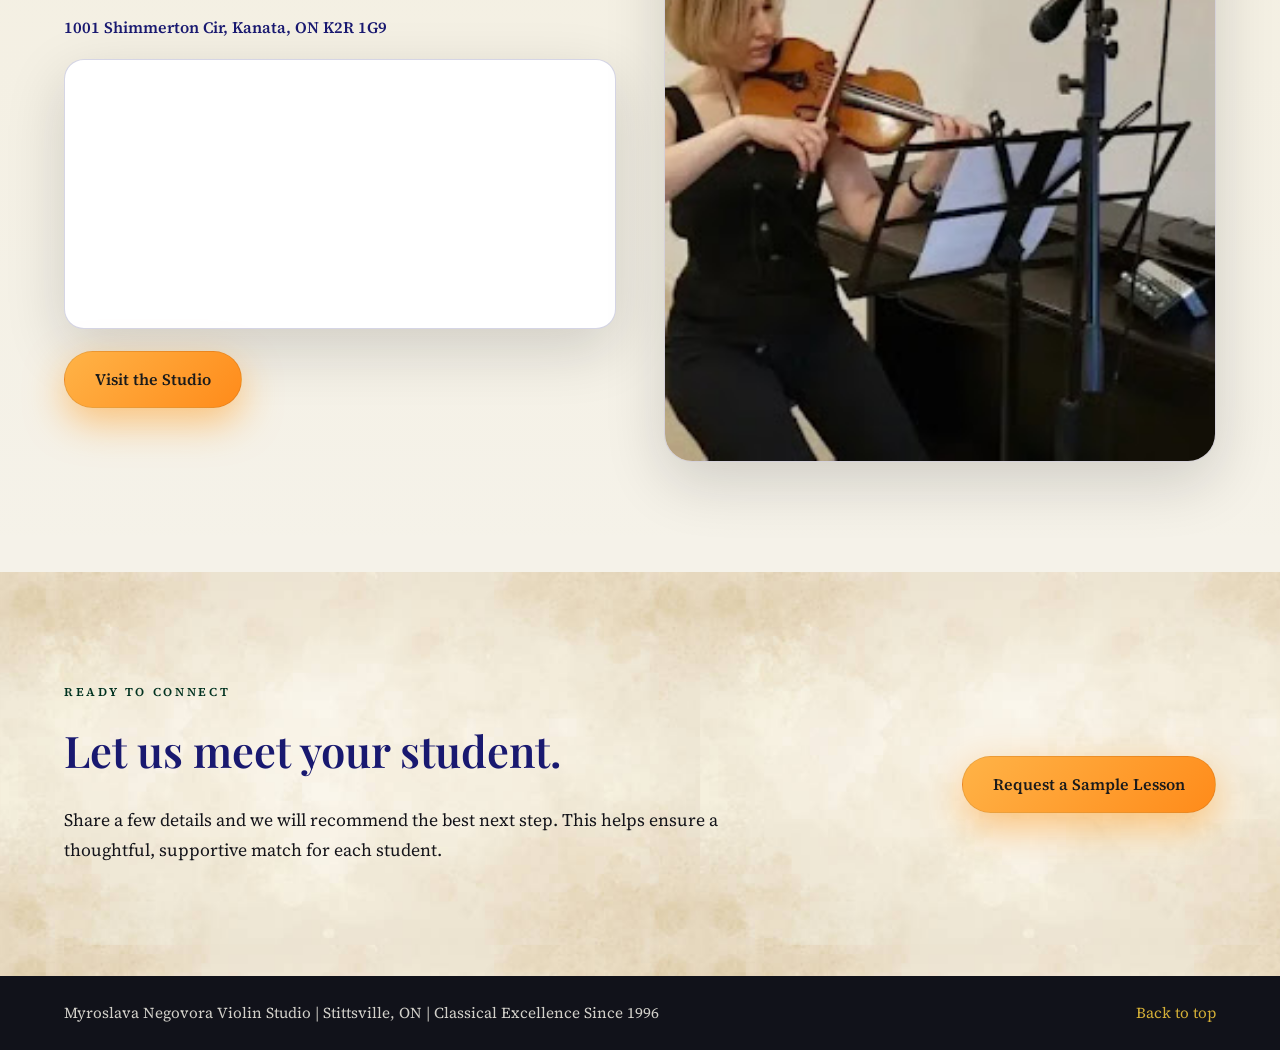
==== commit 00f10daf: "Add files via upload" ====
--- a/index.html
+++ b/index.html
@@ -3,7 +3,28 @@
   <head>
     <meta charset="utf-8" />
     <meta name="viewport" content="width=device-width, initial-scale=1" />
-    <title>Myroslava Negovora Violin Studio | Masterclass Studio</title>
+    <title>Violin Lessons Ottawa & Stittsville | Myroslava Negovora Violin Studio</title>
+    <meta
+      name="description"
+      content="Elevate your playing at Myroslava Negovora Violin Studio in Ottawa/Stittsville. Specialized violin instruction for RCM exams, Kiwanis competitions, and professional performance. Over 30 years of international experience in classical violin mastery."
+    />
+    <meta
+      name="keywords"
+      content="Violin Studio Ottawa, Violin Lessons Stittsville, Myroslava Negovora, Violin Teacher Kanata, RCM Violin Exam Prep, Ottawa Kiwanis Music Festival Coach, Masterclass Studio Violin"
+    />
+    <link rel="canonical" href="https://stanfordviolin-source.github.io/mira-violin/" />
+    <meta property="og:title" content="Violin Lessons Ottawa & Stittsville | Myroslava Negovora Violin Studio" />
+    <meta
+      property="og:description"
+      content="Elevate your playing at Myroslava Negovora Violin Studio in Ottawa/Stittsville. Specialized violin instruction for RCM exams, Kiwanis competitions, and professional performance. Over 30 years of international experience in classical violin mastery."
+    />
+    <meta property="og:url" content="https://stanfordviolin-source.github.io/mira-violin/" />
+    <meta property="og:type" content="website" />
+    <meta
+      property="og:image"
+      content="https://stanfordviolin-source.github.io/mira-violin/assets/Violinist%20in%20action%20with%20masked%20violin.png"
+    />
+    <meta name="twitter:card" content="summary_large_image" />
     <link rel="stylesheet" href="styles.css" />
   </head>
   <body>
@@ -20,7 +41,8 @@
       <div class="hero__grid container">
         <div class="hero__intro" data-reveal>
           <p class="eyebrow">Masterclass Studio | Ottawa</p>
-          <h1>Professional Violin Instruction in Ottawa.</h1>
+          <h1>Myroslava Negovora Violin Studio | Professional Violin Lessons in Ottawa &amp; Stittsville</h1>
+          <h2>Master-Level Instruction, RCM Preparation, and Competition Coaching</h2>
           <p class="lead">
             Master-level guidance for dedicated students and advanced performers. Led by Myroslava Negovora,
             Master of Music and former member of the National Odessa Philharmonic Orchestra.
@@ -107,10 +129,10 @@
         <div class="parallax__overlay"></div>
         <div class="container" data-reveal>
           <p class="eyebrow">The Dedicated Track</p>
-          <h2>For the Serious Violinist.</h2>
+          <h2>For every level, from beginner to advanced.</h2>
           <p class="lead">
-            This studio is designed for students who seek more than casual lessons. We focus on the discipline, sound
-            production, and technical precision required for the highest levels of play.
+            Students of all levels are welcome. Those who are ready to work with focus and consistency will thrive
+            here, with clear goals, strong technique, and musical confidence at every stage.
           </p>
           <div class="feature-grid">
             <article class="card">
--- a/styles.css
+++ b/styles.css
@@ -239,8 +239,16 @@
 }
 
 .hero__intro h1,
+.hero__intro h2,
 .hero__intro .lead {
   color: var(--white);
+}
+
+.hero__intro h2 {
+  font-size: clamp(1.35rem, 2.2vw, 2rem);
+  font-weight: 500;
+  margin-top: 14px;
+  margin-bottom: 12px;
 }
 
 .hero__actions {
@@ -369,7 +377,7 @@
   position: relative;
   color: var(--white);
   background-color: rgb(14, 35, 30);
-  background-image: url("assets/Screenshot 2026-04-08 at 5.43.23 PM-overlay.png");
+  background-image: url("assets/layer.jpg");
   background-position: center;
   background-repeat: no-repeat;
   background-attachment: fixed;
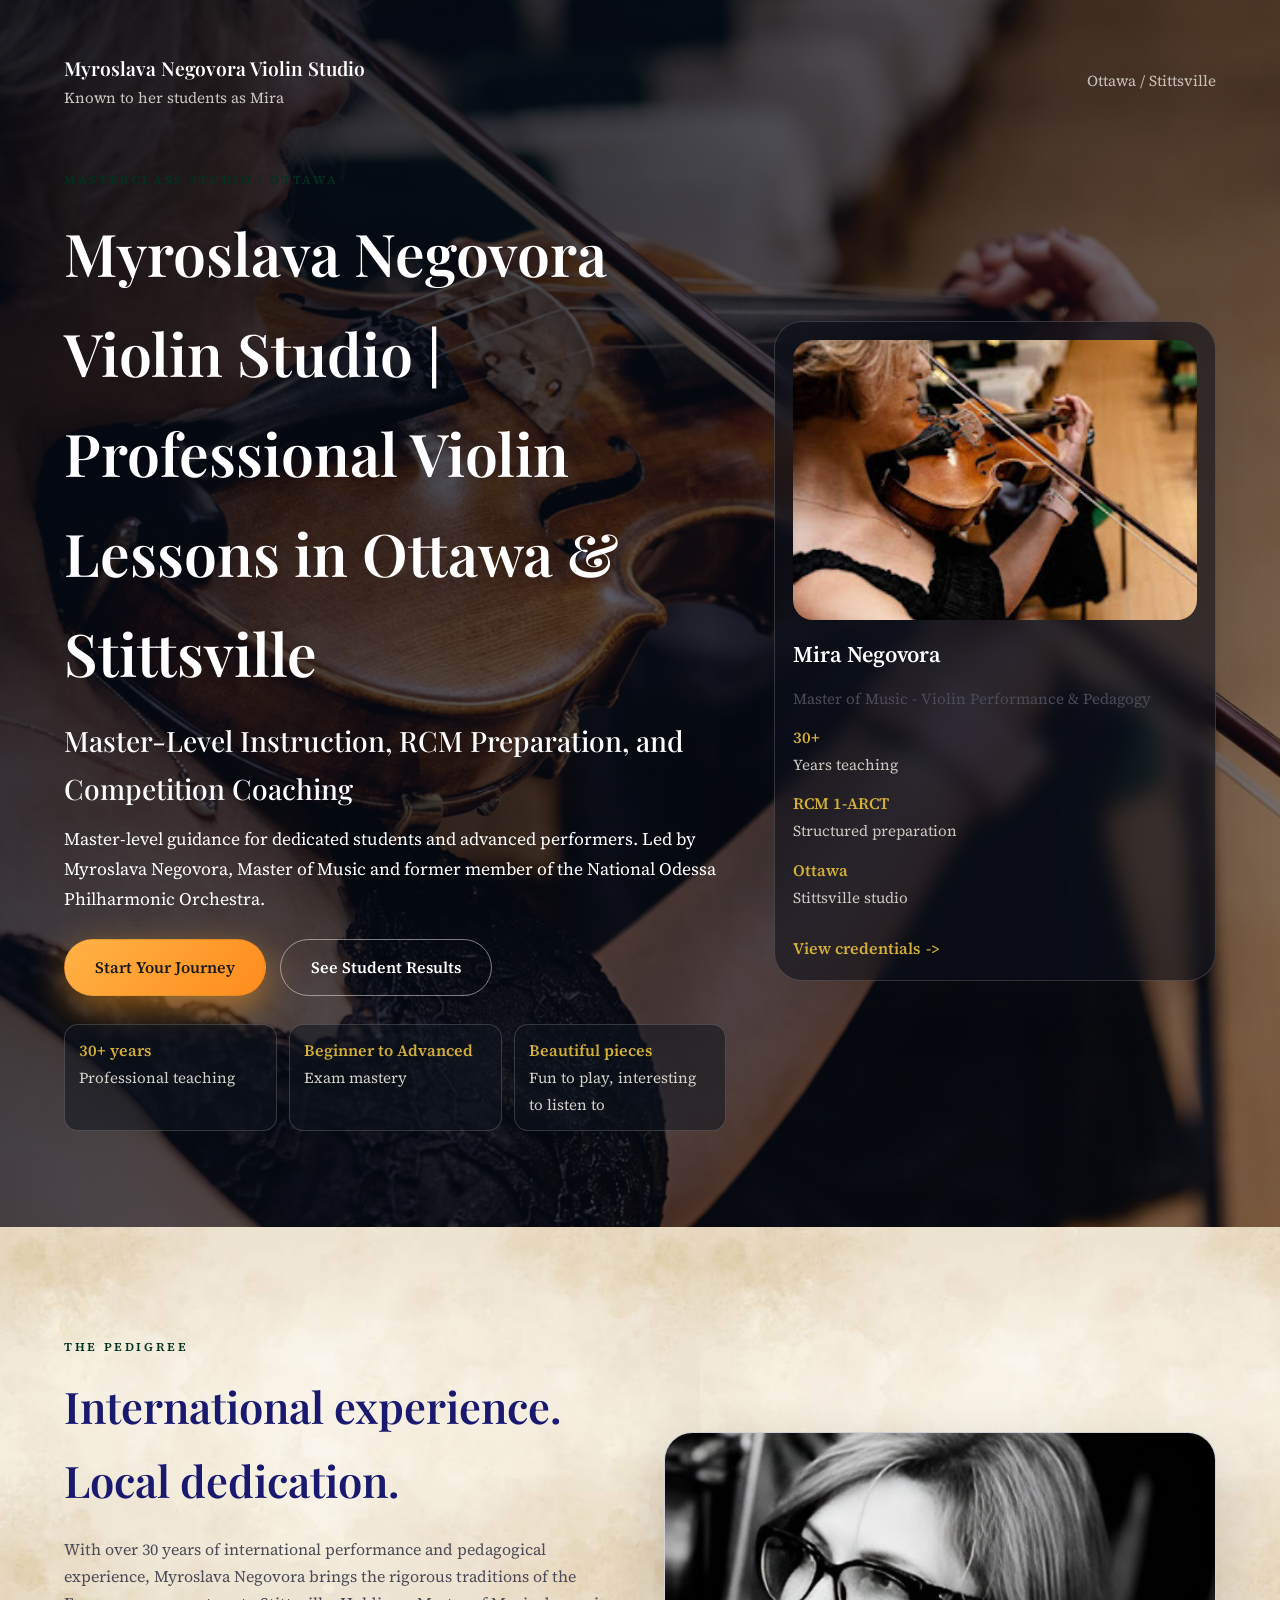
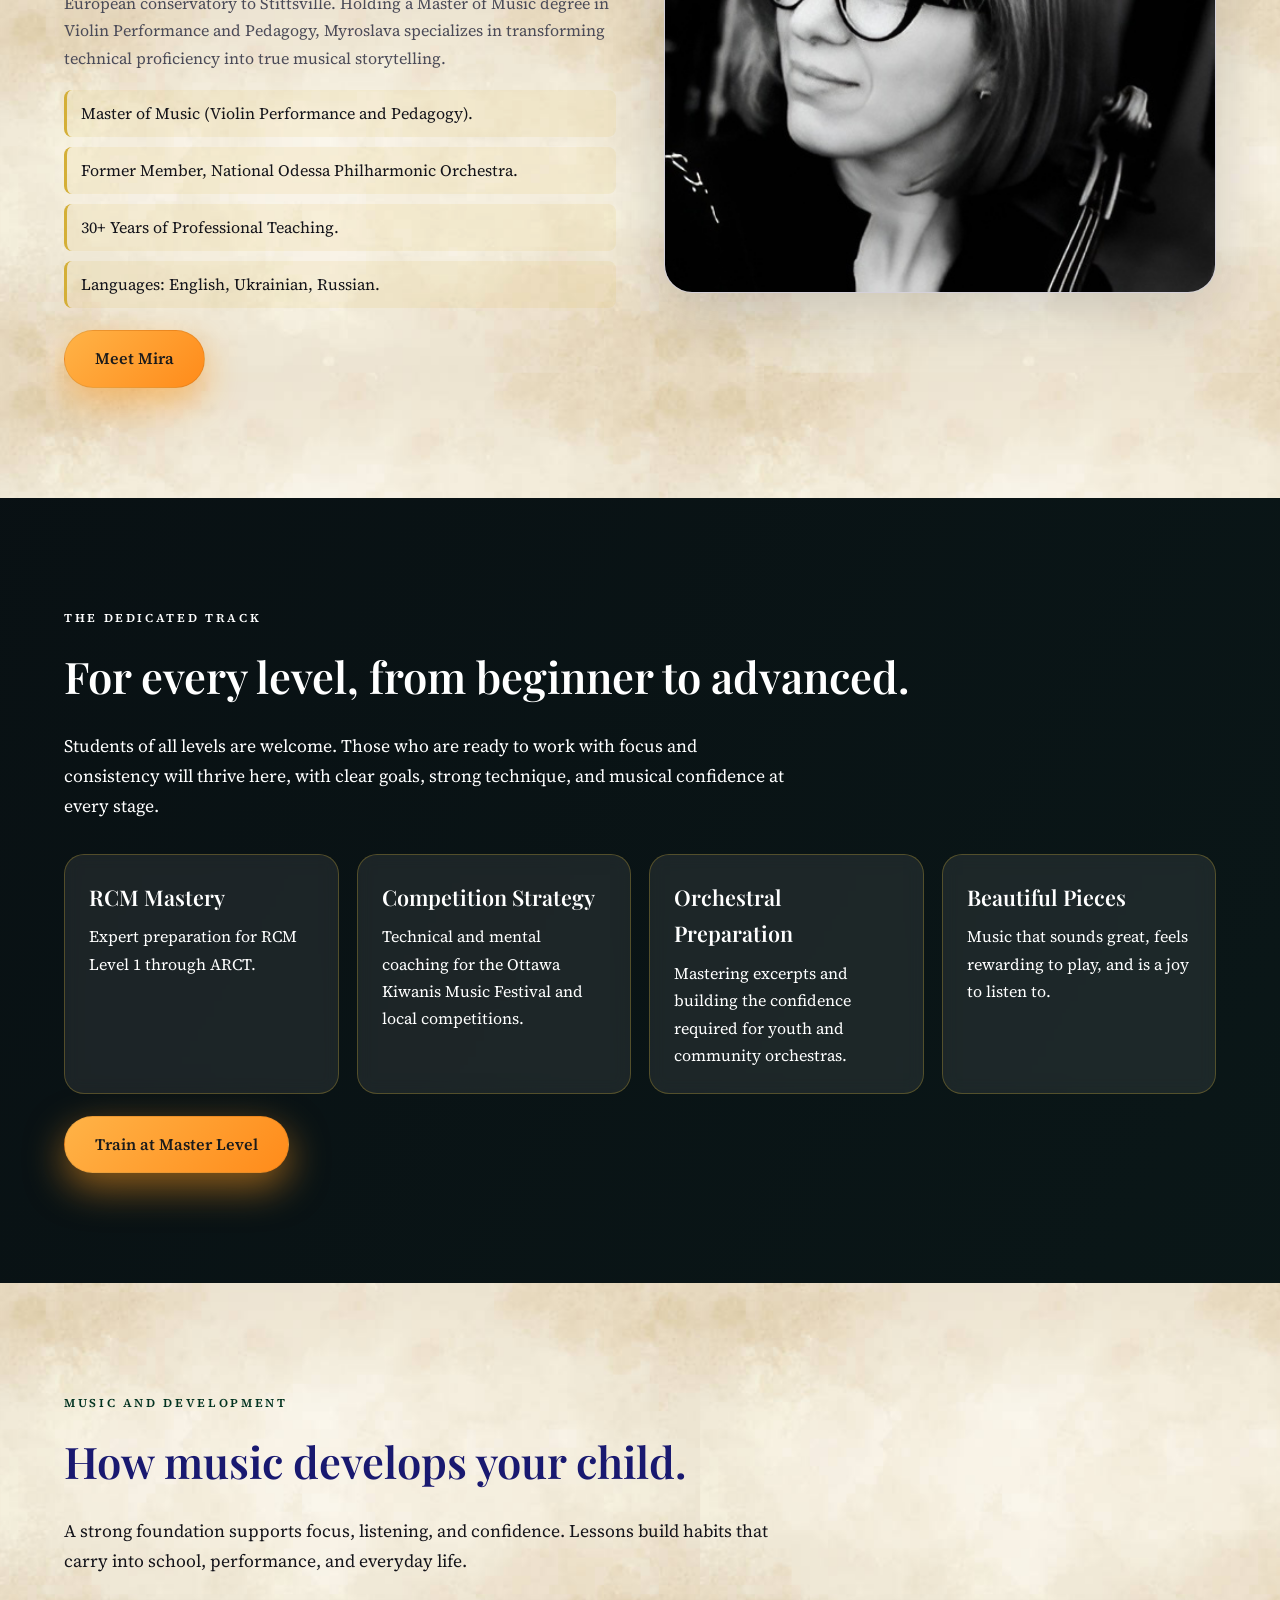
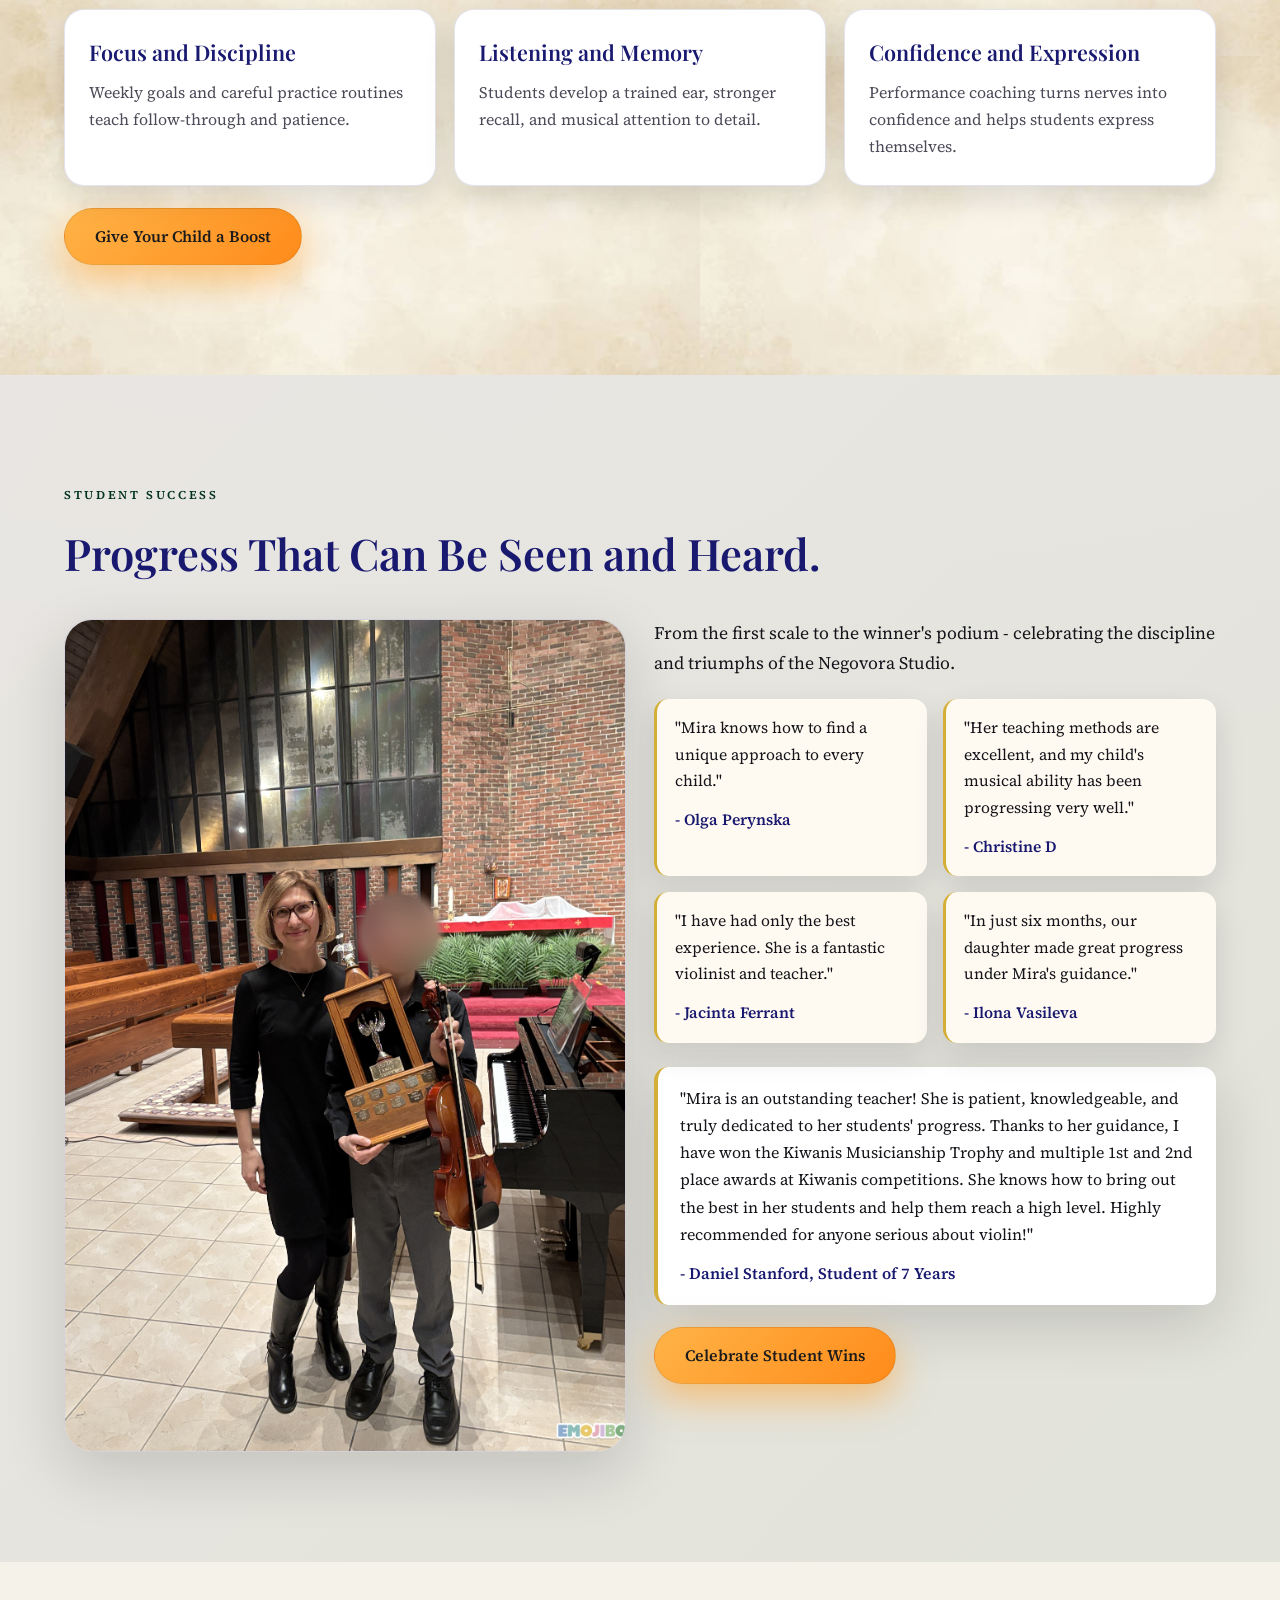
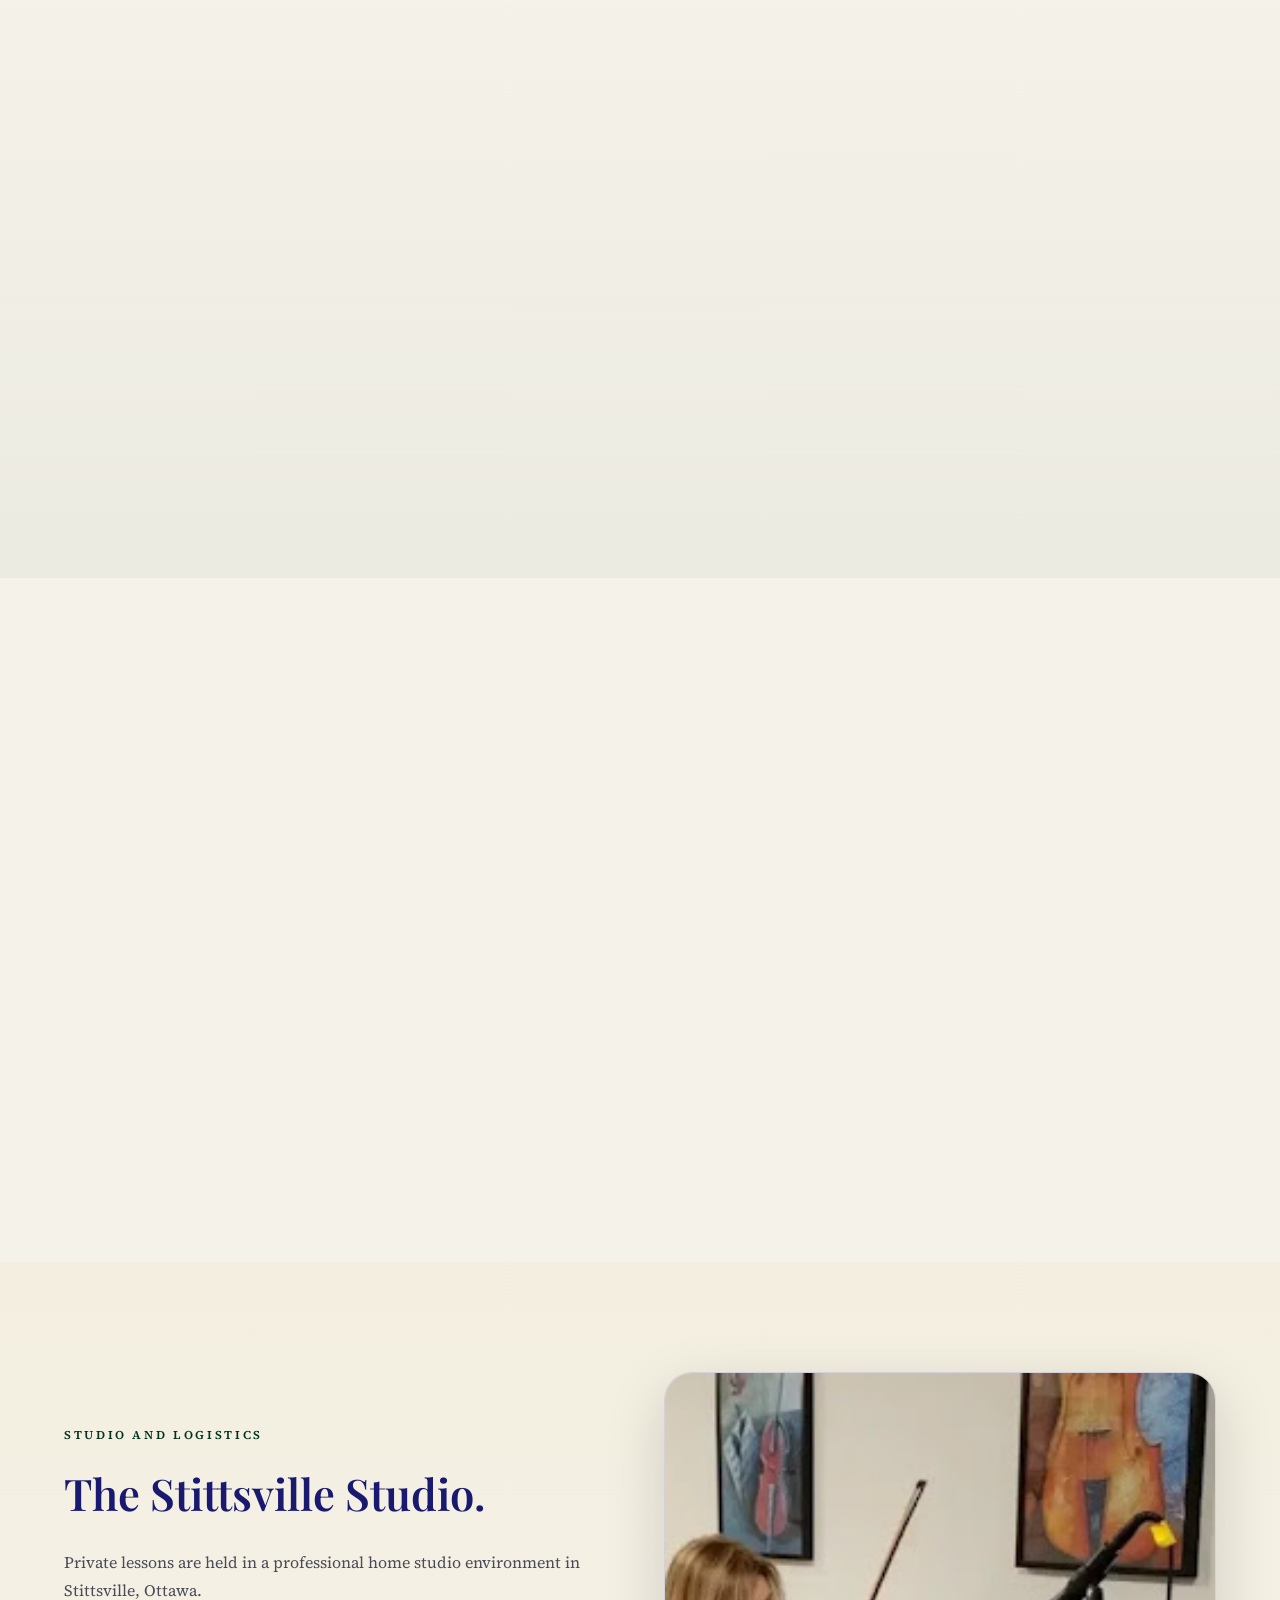
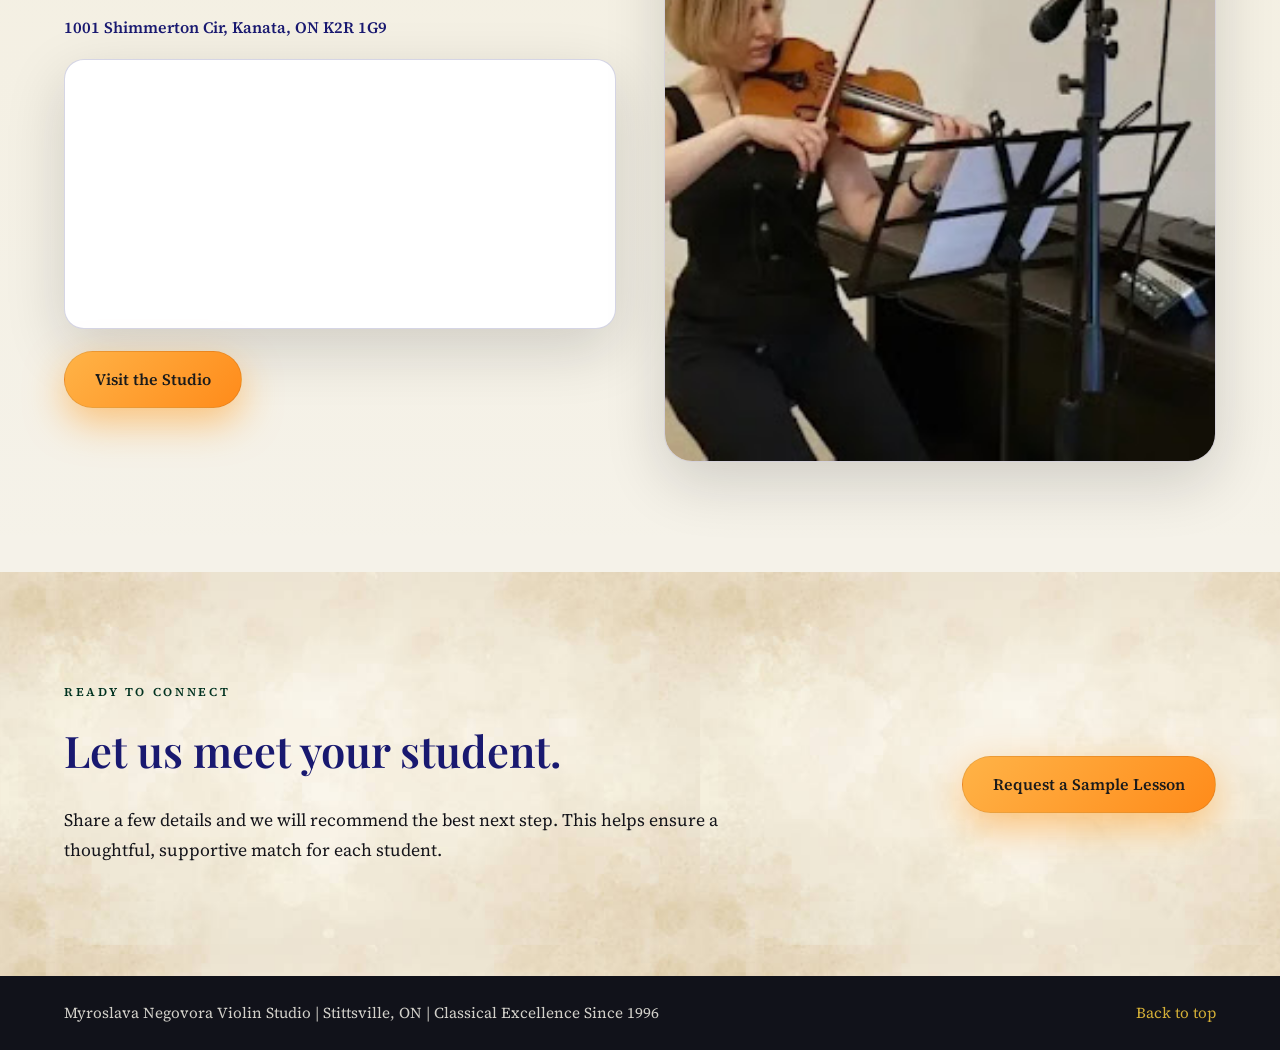
==== commit 54a93ddf: "Add files via upload" ====
--- a/index.html
+++ b/index.html
@@ -6,11 +6,11 @@
     <title>Violin Lessons Ottawa & Stittsville | Myroslava Negovora Violin Studio</title>
     <meta
       name="description"
-      content="Elevate your playing at Myroslava Negovora Violin Studio in Ottawa/Stittsville. Specialized violin instruction for RCM exams, Kiwanis competitions, and professional performance. Over 30 years of international experience in classical violin mastery."
+      content="Myroslava Negovora Violin Studio in Ottawa/Stittsville offers professional violin lessons for beginners through ARCT, RCM exam prep, Kiwanis competition coaching, and performance training. 30+ years international experience with personalized instruction for children, teens, and adults."
     />
     <meta
       name="keywords"
-      content="Violin Studio Ottawa, Violin Lessons Stittsville, Myroslava Negovora, Violin Teacher Kanata, RCM Violin Exam Prep, Ottawa Kiwanis Music Festival Coach, Masterclass Studio Violin"
+      content="violin-lessons-ottawa violin-lessons-stittsville violin-lessons-kanata violin-teacher-ottawa violin-teacher-stittsville violin-teacher-kanata myroslava-negovora mira-violin-teacher violin-studio-ottawa violin-studio-stittsville violin-studio-kanata private-violin-lessons-ottawa private-violin-lessons-stittsville private-violin-lessons-kanata classical-violin-lessons-ottawa classical-violin-lessons-stittsville classical-violin-lessons-kanata beginner-violin-lessons-ottawa beginner-violin-lessons-stittsville beginner-violin-lessons-kanata intermediate-violin-lessons-ottawa intermediate-violin-lessons-stittsville advanced-violin-lessons-ottawa advanced-violin-lessons-stittsville adult-violin-lessons-ottawa adult-violin-lessons-stittsville kids-violin-lessons-ottawa kids-violin-lessons-stittsville child-violin-lessons-ottawa teen-violin-lessons-ottawa violin-coaching-ottawa violin-coaching-stittsville performance-coaching-violin rcm-violin-exam-prep rcm-level-1-violin rcm-level-2-violin rcm-level-3-violin rcm-level-4-violin rcm-level-5-violin rcm-level-6-violin rcm-level-7-violin rcm-level-8-violin rcm-level-9-violin rcm-level-10-violin arct-violin-preparation royal-conservatory-of-music-violin kiwanis-music-festival-ottawa ottawa-kiwanis-violin-coach violin-competition-preparation audition-prep-violin orchestral-excerpts-violin youth-orchestra-violin-prep community-orchestra-violin-prep music-theory-for-violin sight-reading-violin ear-training-violin violin-technique-training bowing-technique-lessons intonation-violin-lessons tone-production-violin vibrato-training-violin shifting-technique-violin string-crossing-practice violin-scales-ottawa violin-etudes-ottawa suzuki-violin-ottawa conservatory-violin-training masterclass-violin-ottawa professional-violin-teacher-ottawa award-winning-violin-students music-lessons-ottawa music-lessons-stittsville private-music-teacher-ottawa violin-pedagogy-ottawa performance-anxiety-coaching recital-preparation-violin chamber-music-violin classical-repertoire-coaching"
     />
     <link rel="canonical" href="https://stanfordviolin-source.github.io/mira-violin/" />
     <meta property="og:title" content="Violin Lessons Ottawa & Stittsville | Myroslava Negovora Violin Studio" />
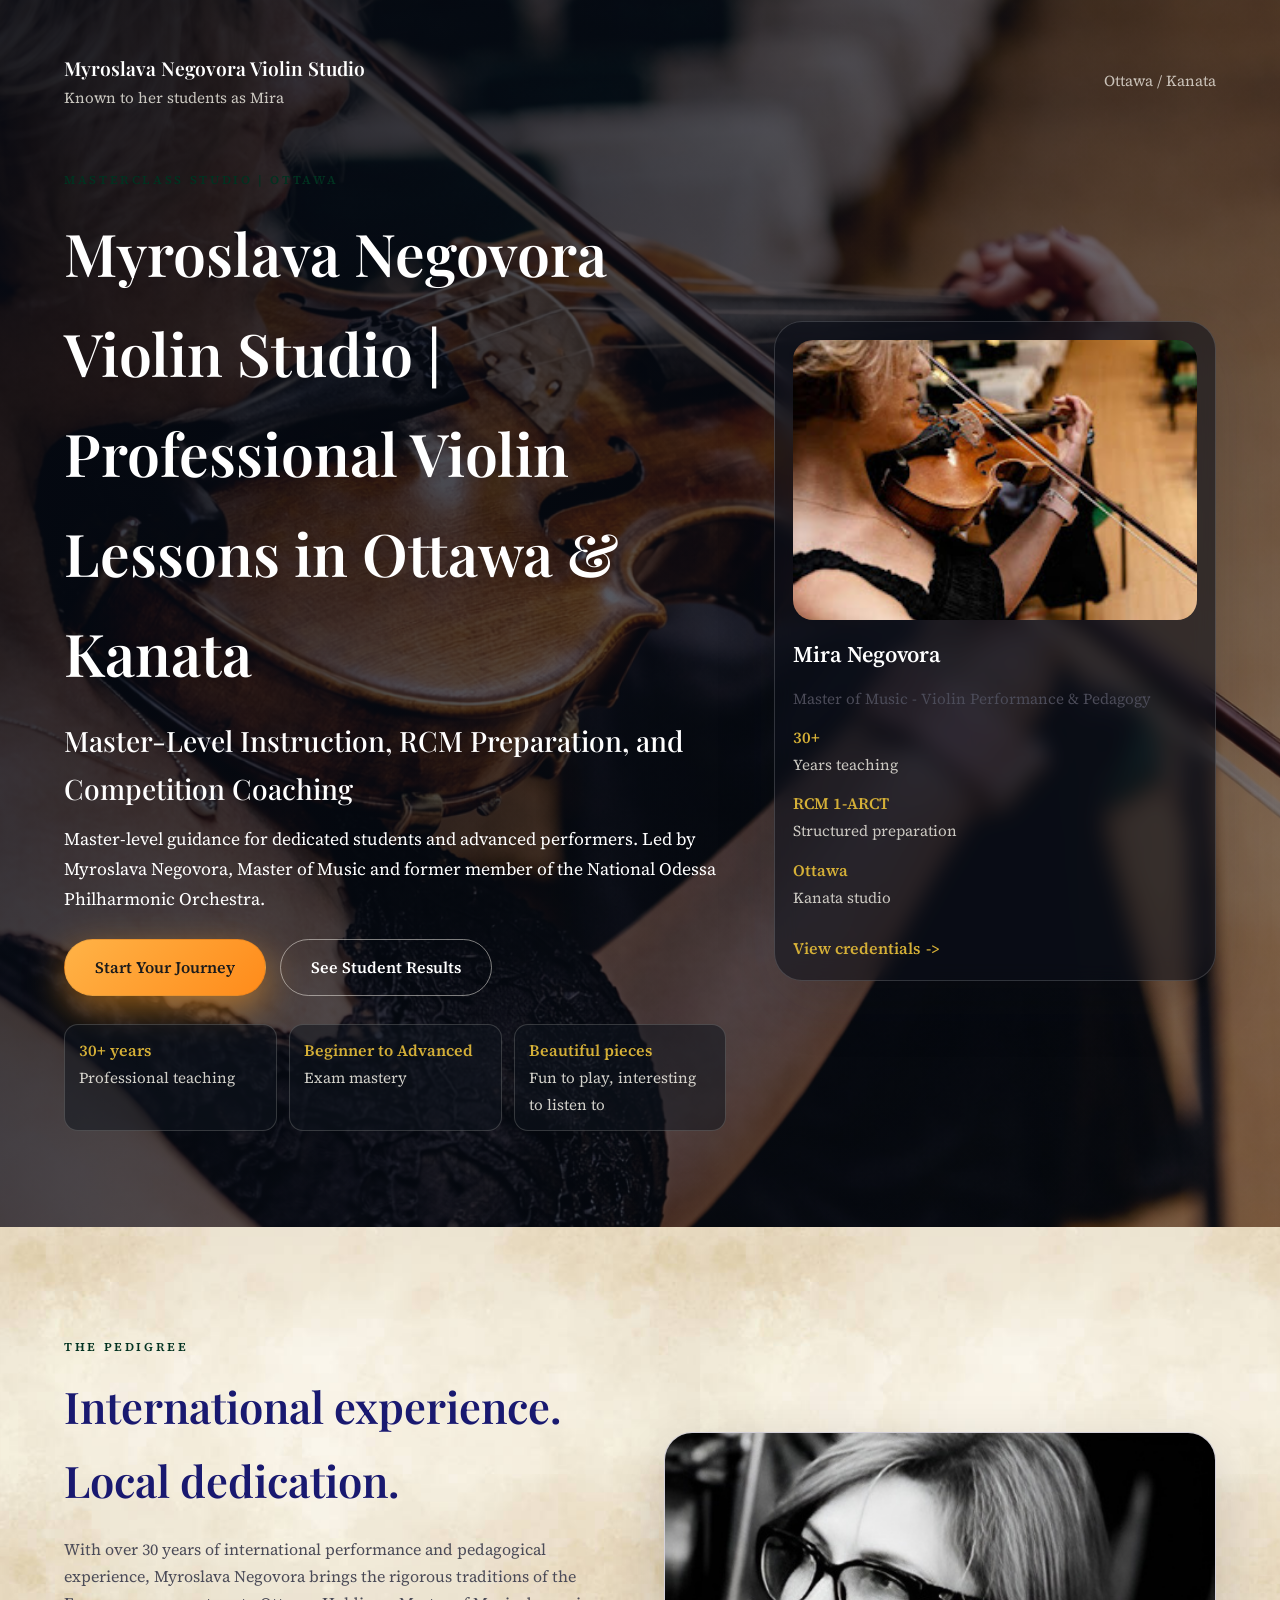
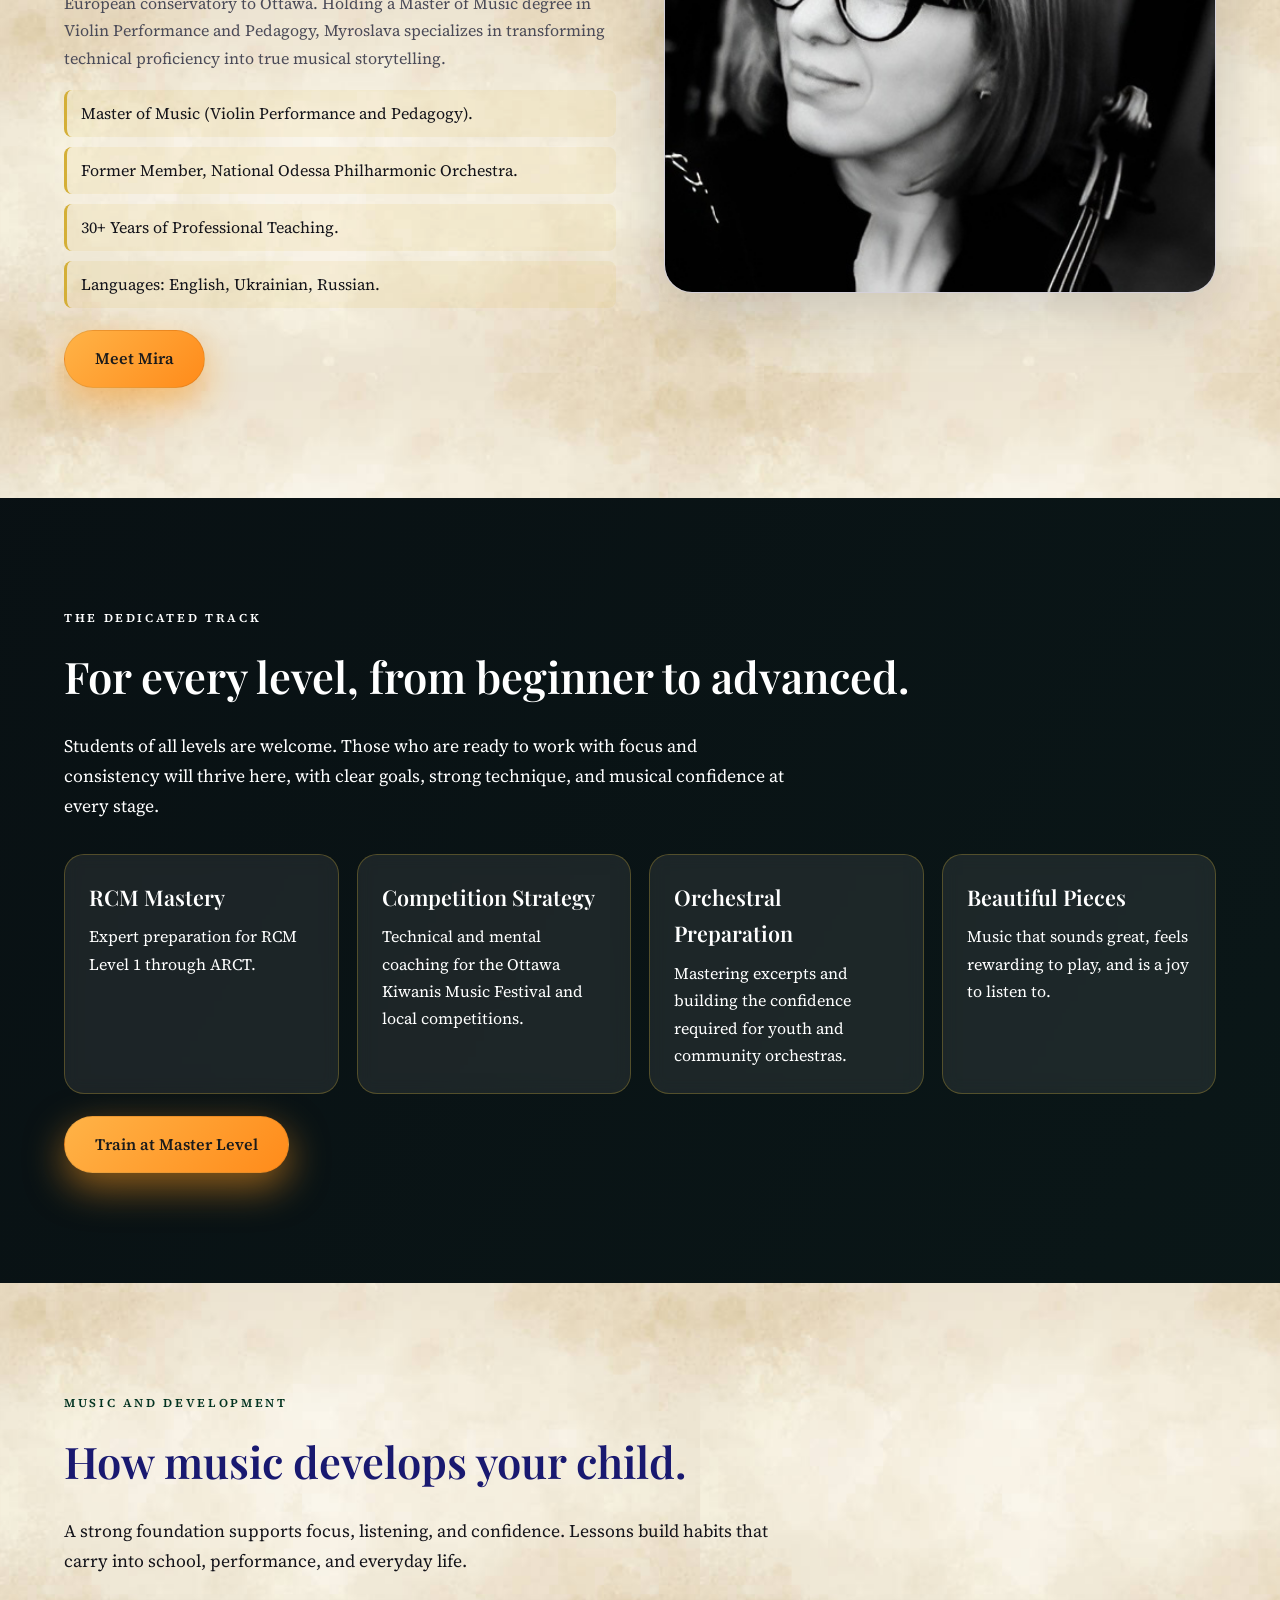
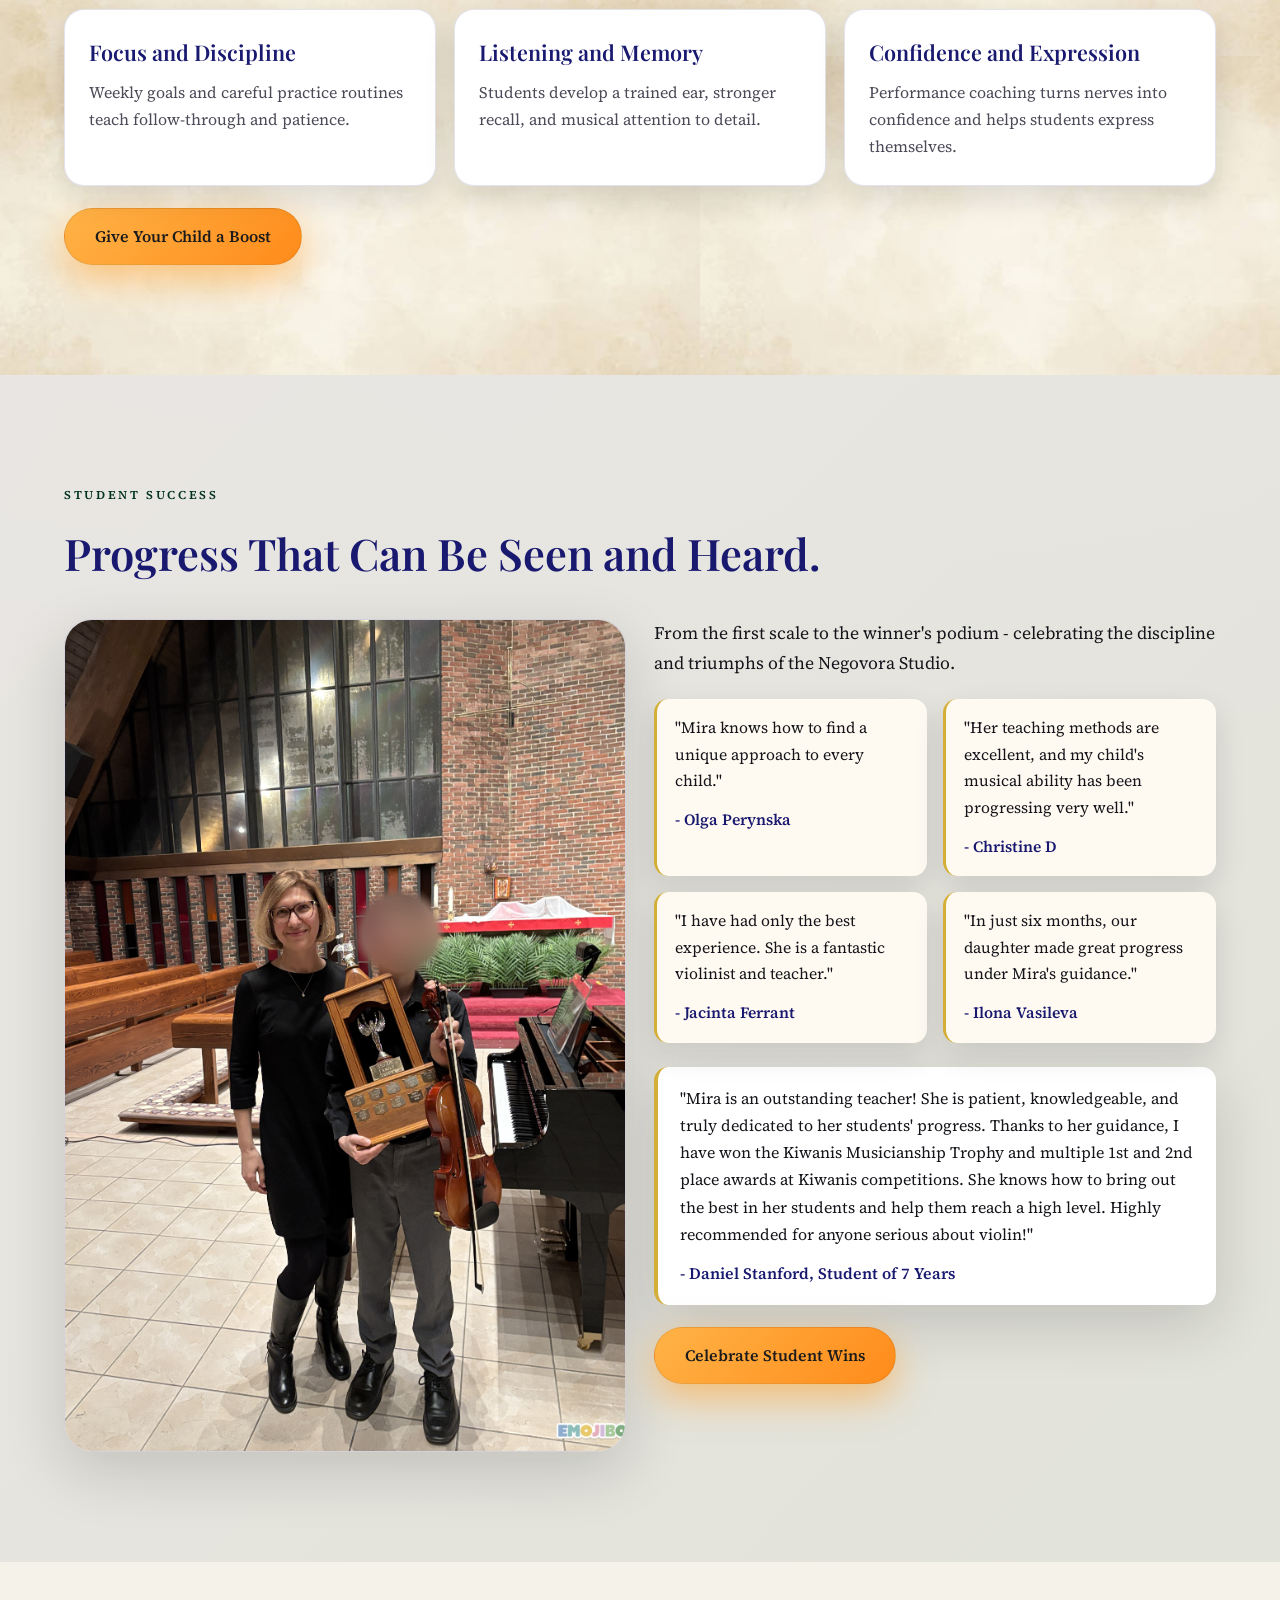
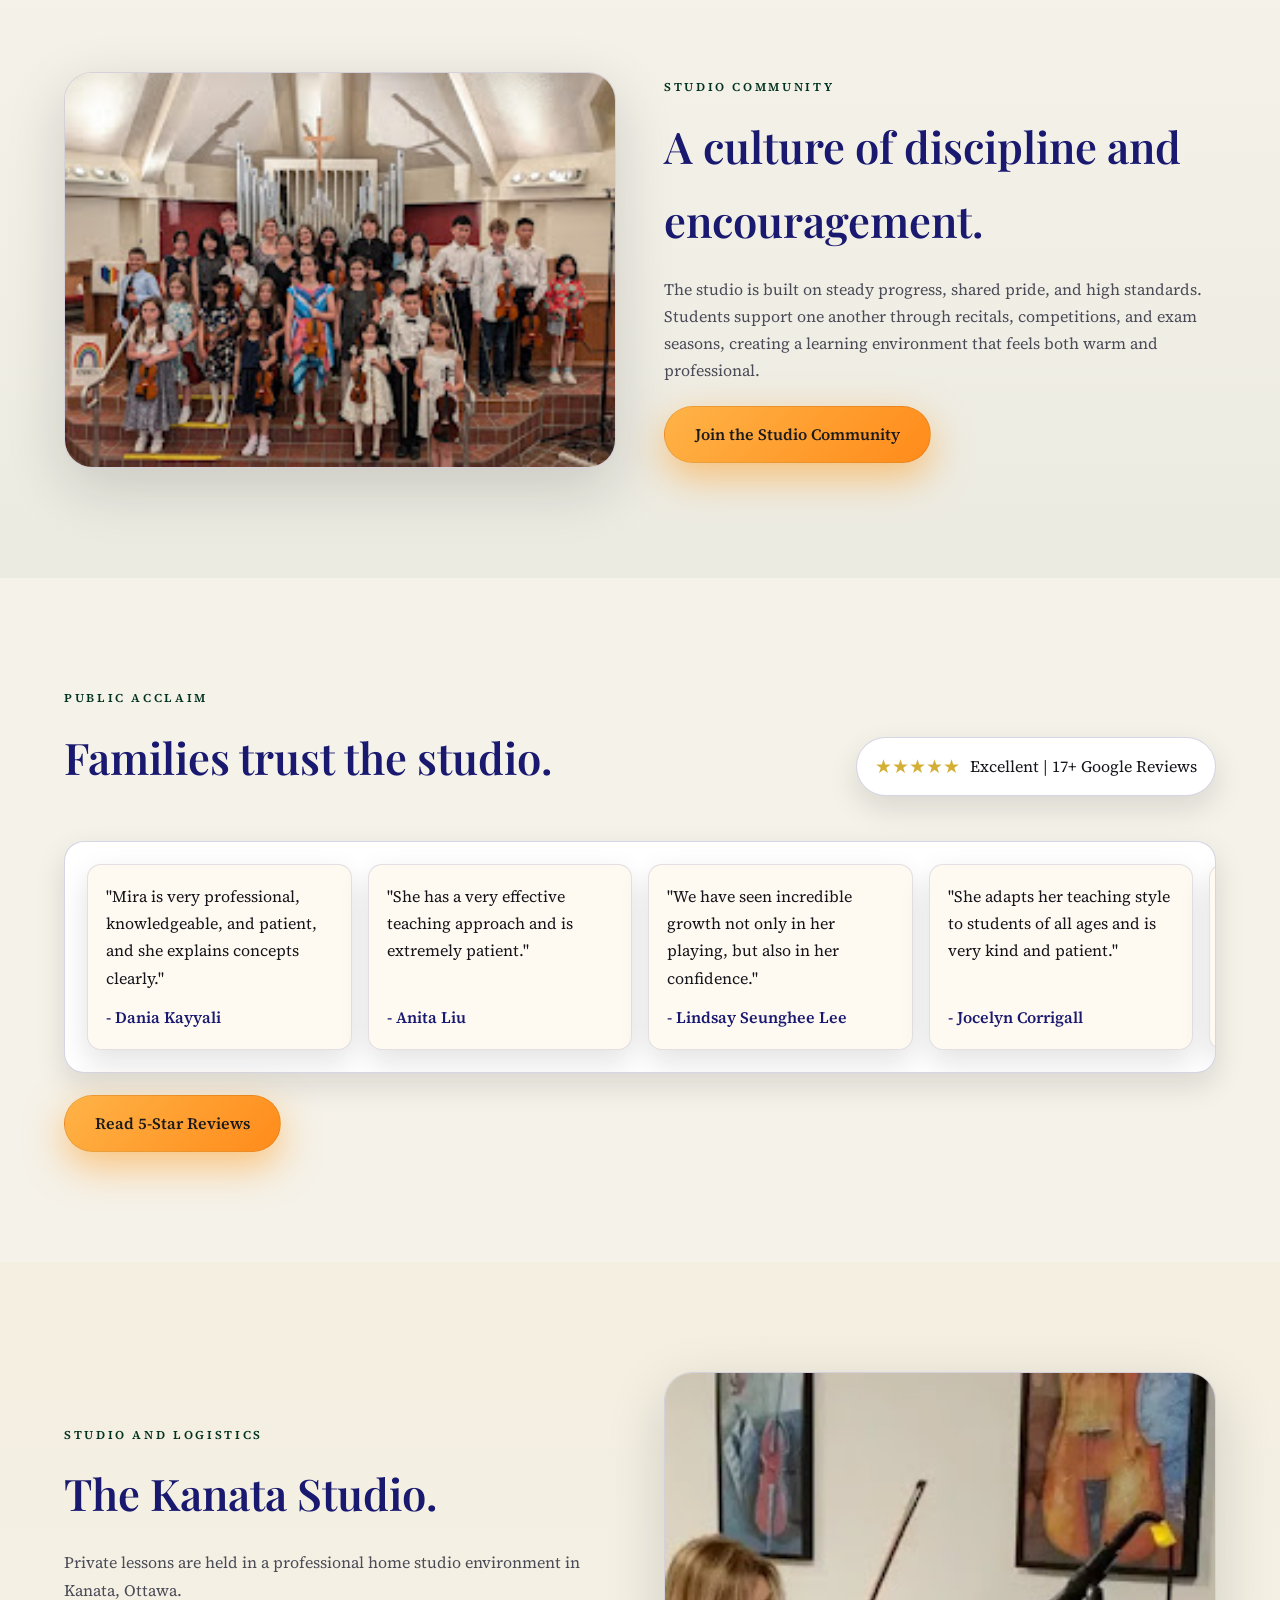
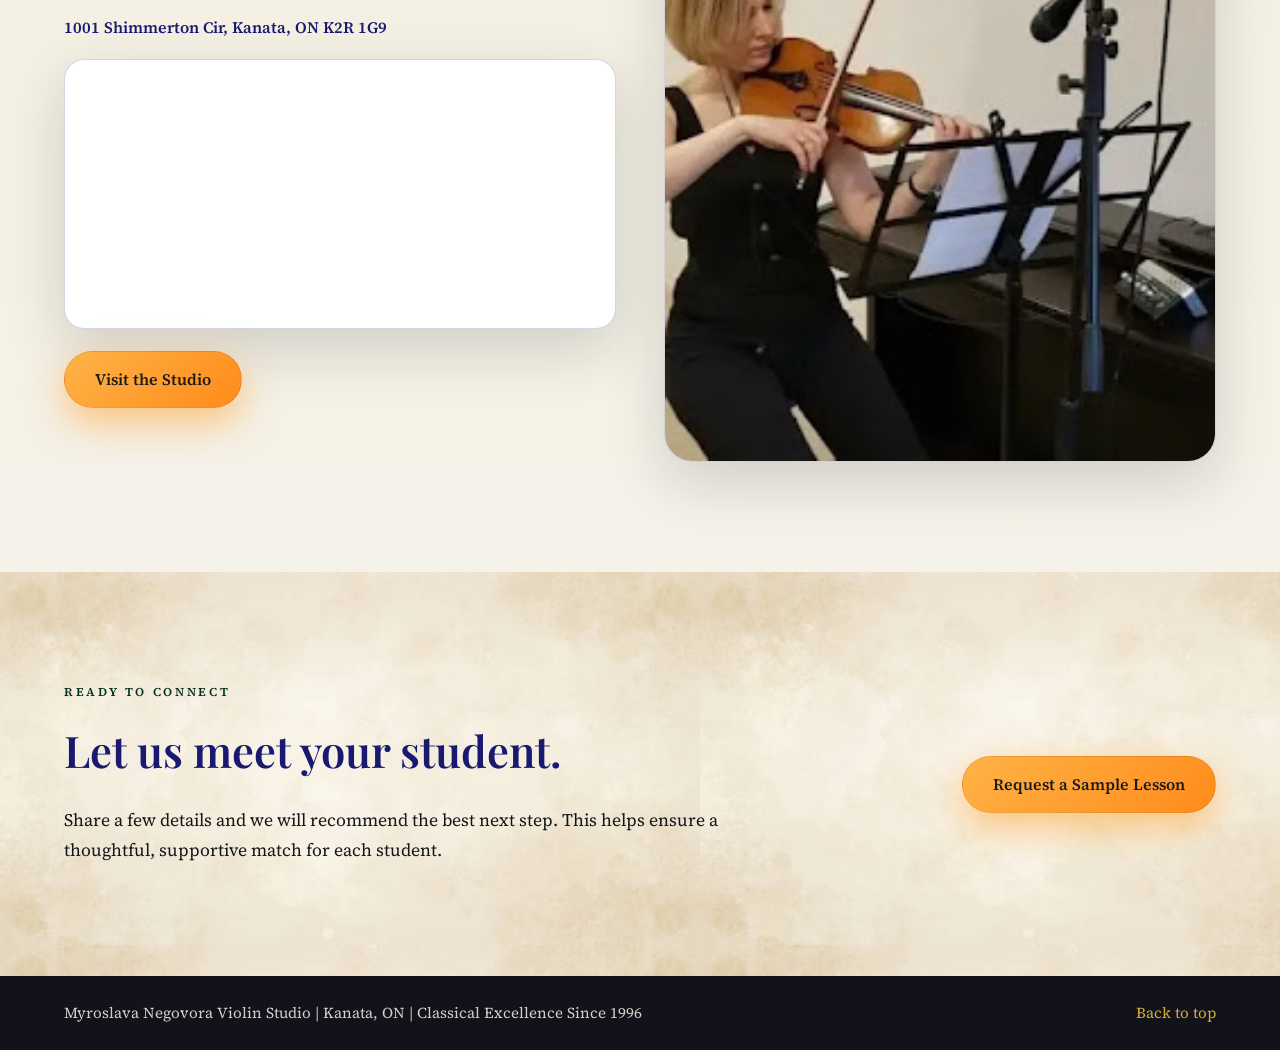
==== commit fbcc0760: "Stittsveiie change to Kanata" ====
--- a/index.html
+++ b/index.html
@@ -3,7 +3,7 @@
   <head>
     <meta charset="utf-8" />
     <meta name="viewport" content="width=device-width, initial-scale=1" />
-    <title>Violin Lessons Ottawa & Stittsville | Myroslava Negovora Violin Studio</title>
+    <title>Violin Lessons Ottawa & Kanata | Myroslava Negovora Violin Studio</title>
     <meta
       name="description"
       content="Myroslava Negovora Violin Studio in Ottawa/Stittsville offers professional violin lessons for beginners through ARCT, RCM exam prep, Kiwanis competition coaching, and performance training. 30+ years international experience with personalized instruction for children, teens, and adults."
@@ -35,13 +35,13 @@
           <div class="brand__title">Myroslava Negovora Violin Studio</div>
           <div class="brand__subtitle">Known to her students as Mira</div>
         </div>
-        <div class="nav__note">Ottawa / Stittsville</div>
+        <div class="nav__note">Ottawa / Kanata</div>
       </nav>
 
       <div class="hero__grid container">
         <div class="hero__intro" data-reveal>
           <p class="eyebrow">Masterclass Studio | Ottawa</p>
-          <h1>Myroslava Negovora Violin Studio | Professional Violin Lessons in Ottawa &amp; Stittsville</h1>
+          <h1>Myroslava Negovora Violin Studio | Professional Violin Lessons in Ottawa &amp; Kanata</h1>
           <h2>Master-Level Instruction, RCM Preparation, and Competition Coaching</h2>
           <p class="lead">
             Master-level guidance for dedicated students and advanced performers. Led by Myroslava Negovora,
@@ -88,7 +88,7 @@
               </div>
               <div>
                 <span class="panel-stat__value">Ottawa</span>
-                <span class="panel-stat__label">Stittsville studio</span>
+                <span class="panel-stat__label">Kanata studio</span>
               </div>
             </div>
             <a class="text-link text-link--spaced" href="#pedigree">View credentials</a>
@@ -105,7 +105,7 @@
             <h2>International experience. Local dedication.</h2>
             <p>
               With over 30 years of international performance and pedagogical experience, Myroslava Negovora brings
-              the rigorous traditions of the European conservatory to Stittsville. Holding a Master of Music degree in
+              the rigorous traditions of the European conservatory to Ottawa. Holding a Master of Music degree in
               Violin Performance and Pedagogy, Myroslava specializes in transforming technical proficiency into true
               musical storytelling.
             </p>
@@ -319,8 +319,8 @@
         <div class="container two-col">
           <div data-reveal>
             <p class="eyebrow">Studio and Logistics</p>
-            <h2>The Stittsville Studio.</h2>
-            <p>Private lessons are held in a professional home studio environment in Stittsville, Ottawa.</p>
+            <h2>The Kanata Studio.</h2>
+            <p>Private lessons are held in a professional home studio environment in Kanata, Ottawa.</p>
             <p class="address">1001 Shimmerton Cir, Kanata, ON K2R 1G9</p>
             <div class="map-card">
               <iframe
@@ -359,7 +359,7 @@
 
     <footer class="footer">
       <div class="container footer__content">
-        <span>Myroslava Negovora Violin Studio | Stittsville, ON | Classical Excellence Since 1996</span>
+        <span>Myroslava Negovora Violin Studio | Kanata, ON | Classical Excellence Since 1996</span>
         <a href="#top">Back to top</a>
       </div>
     </footer>
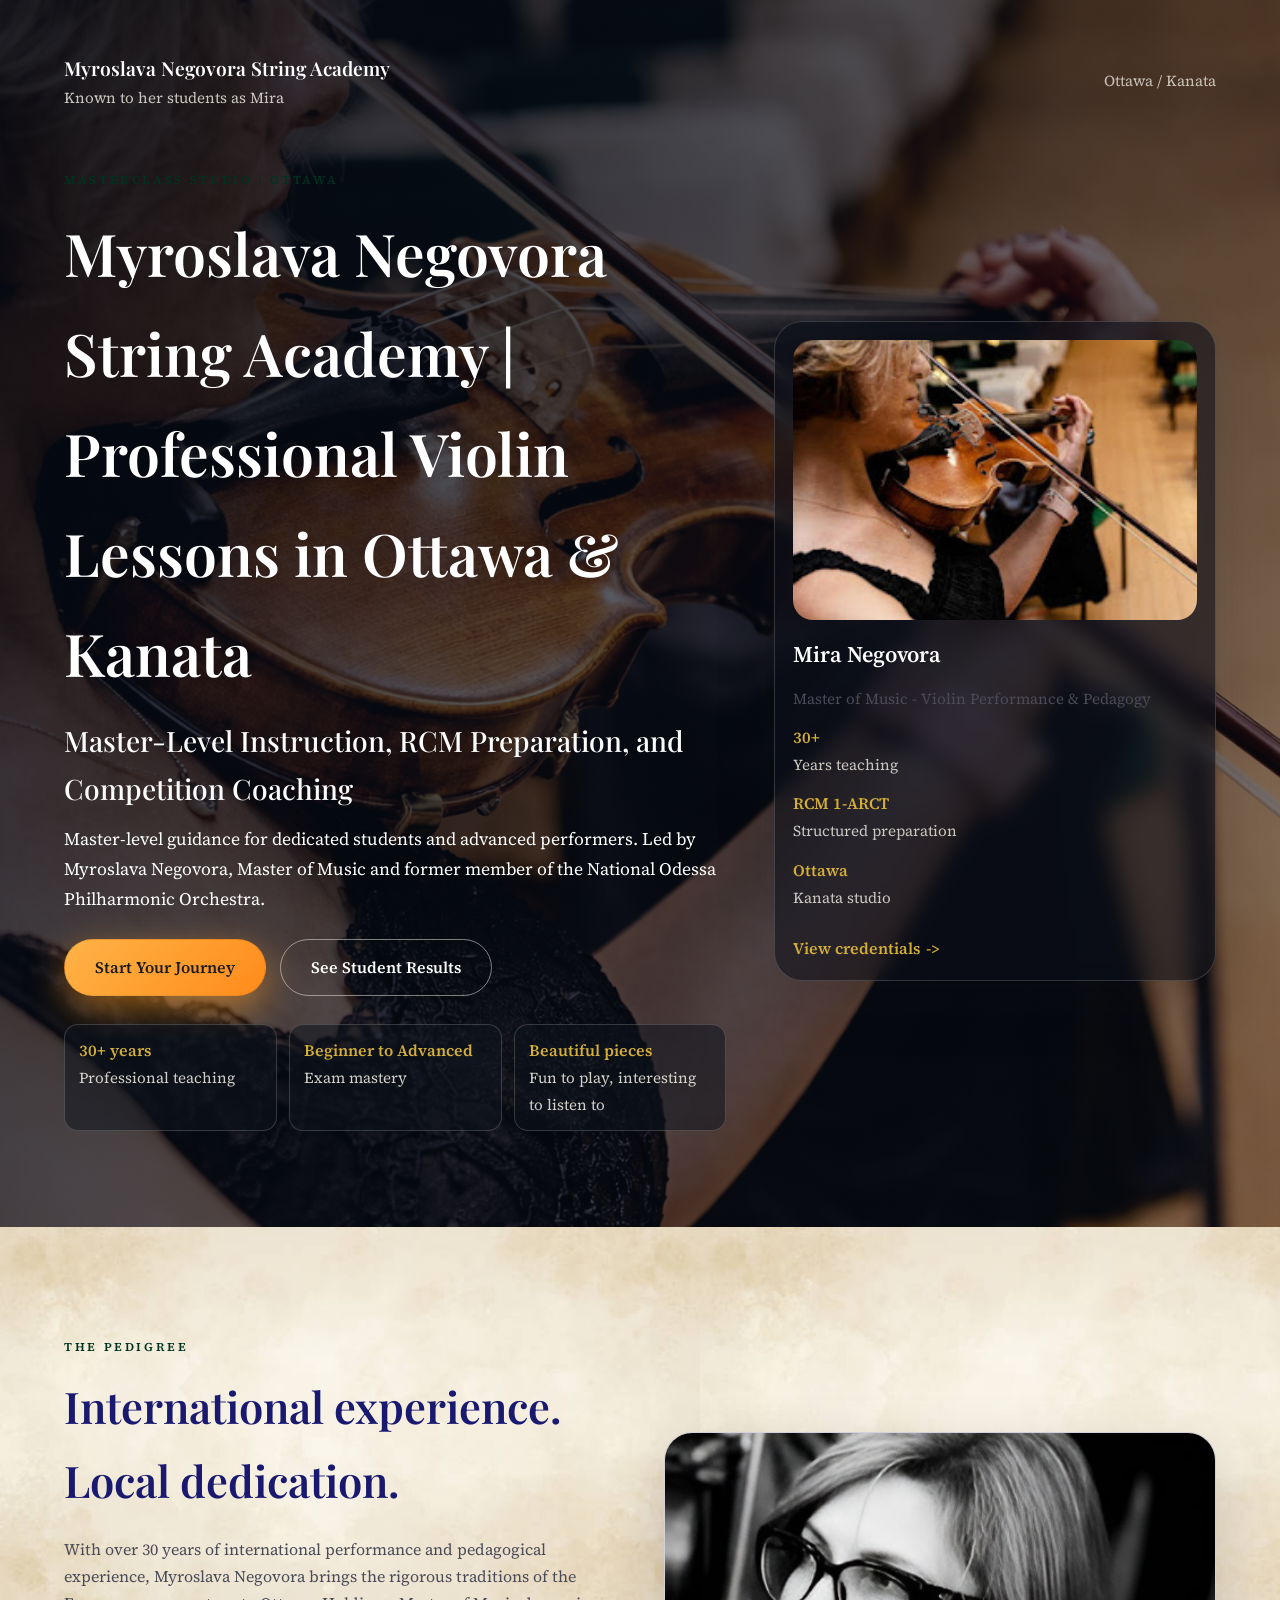
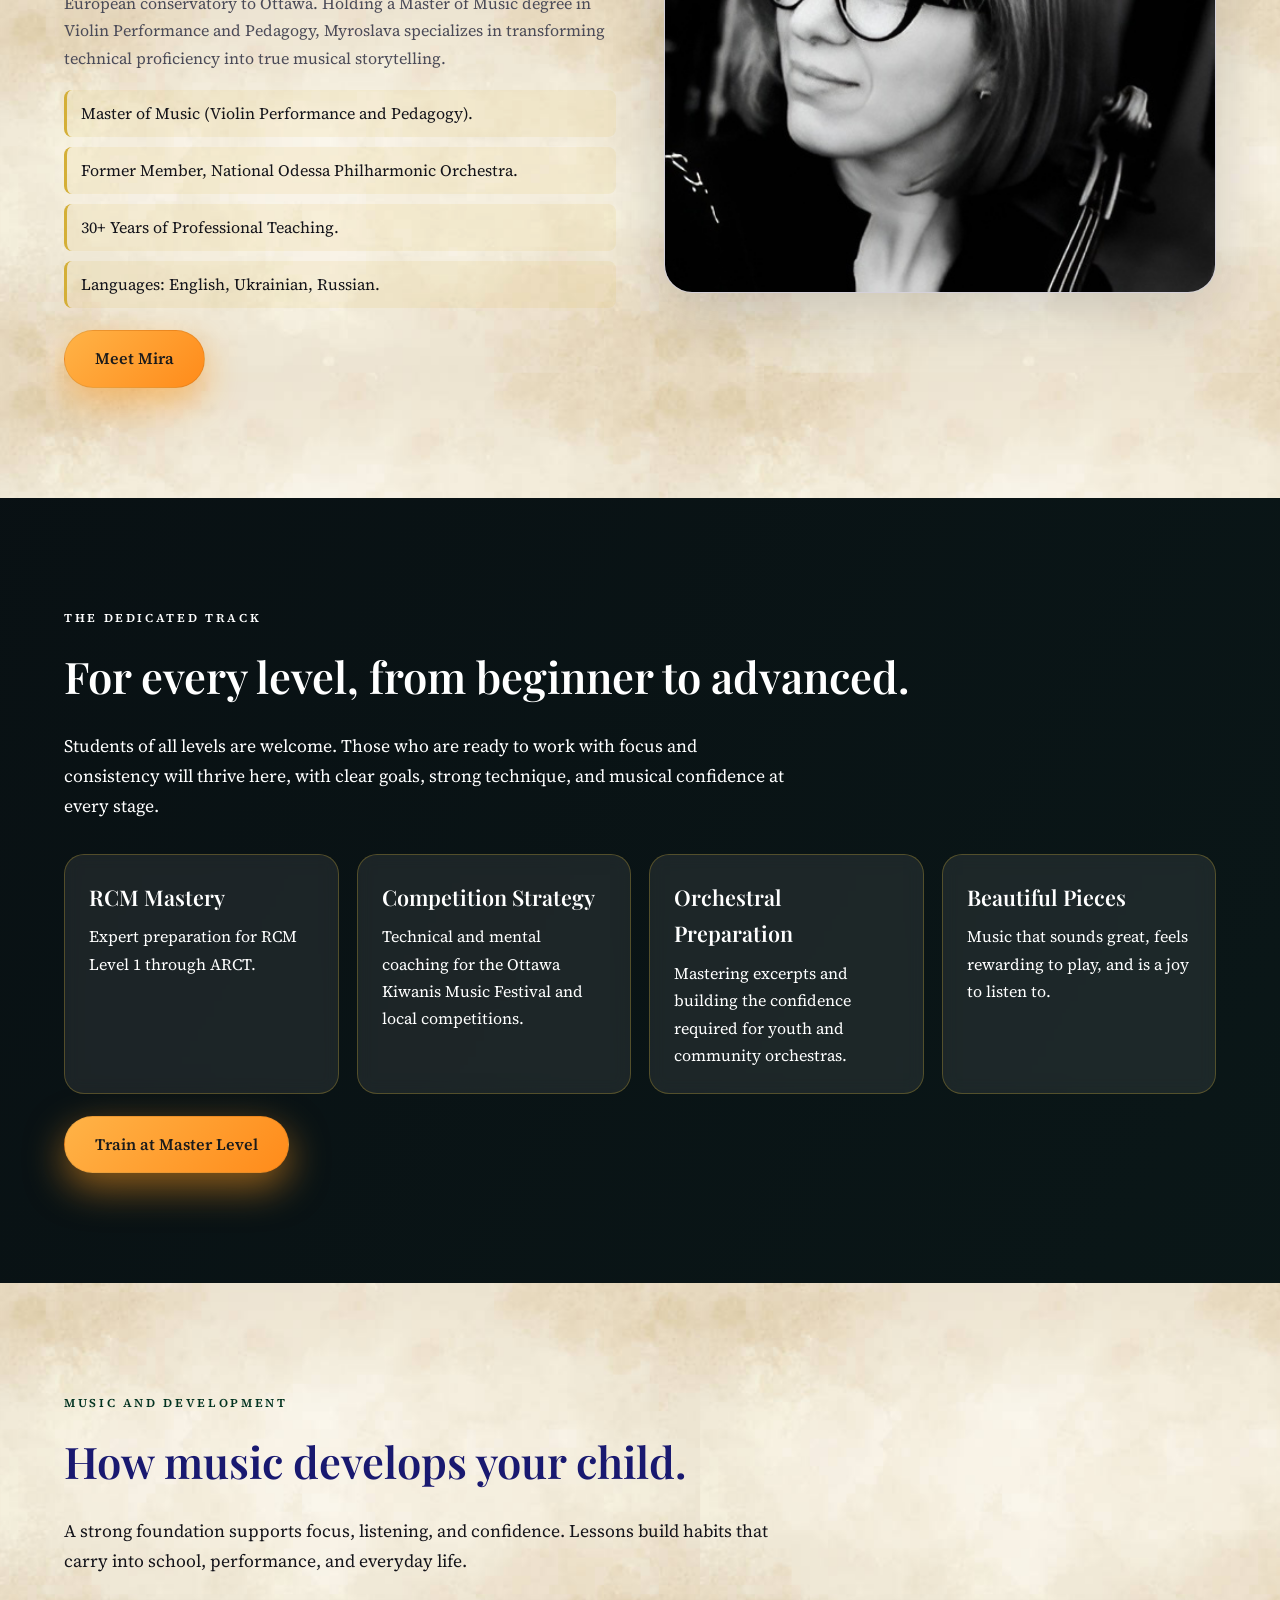
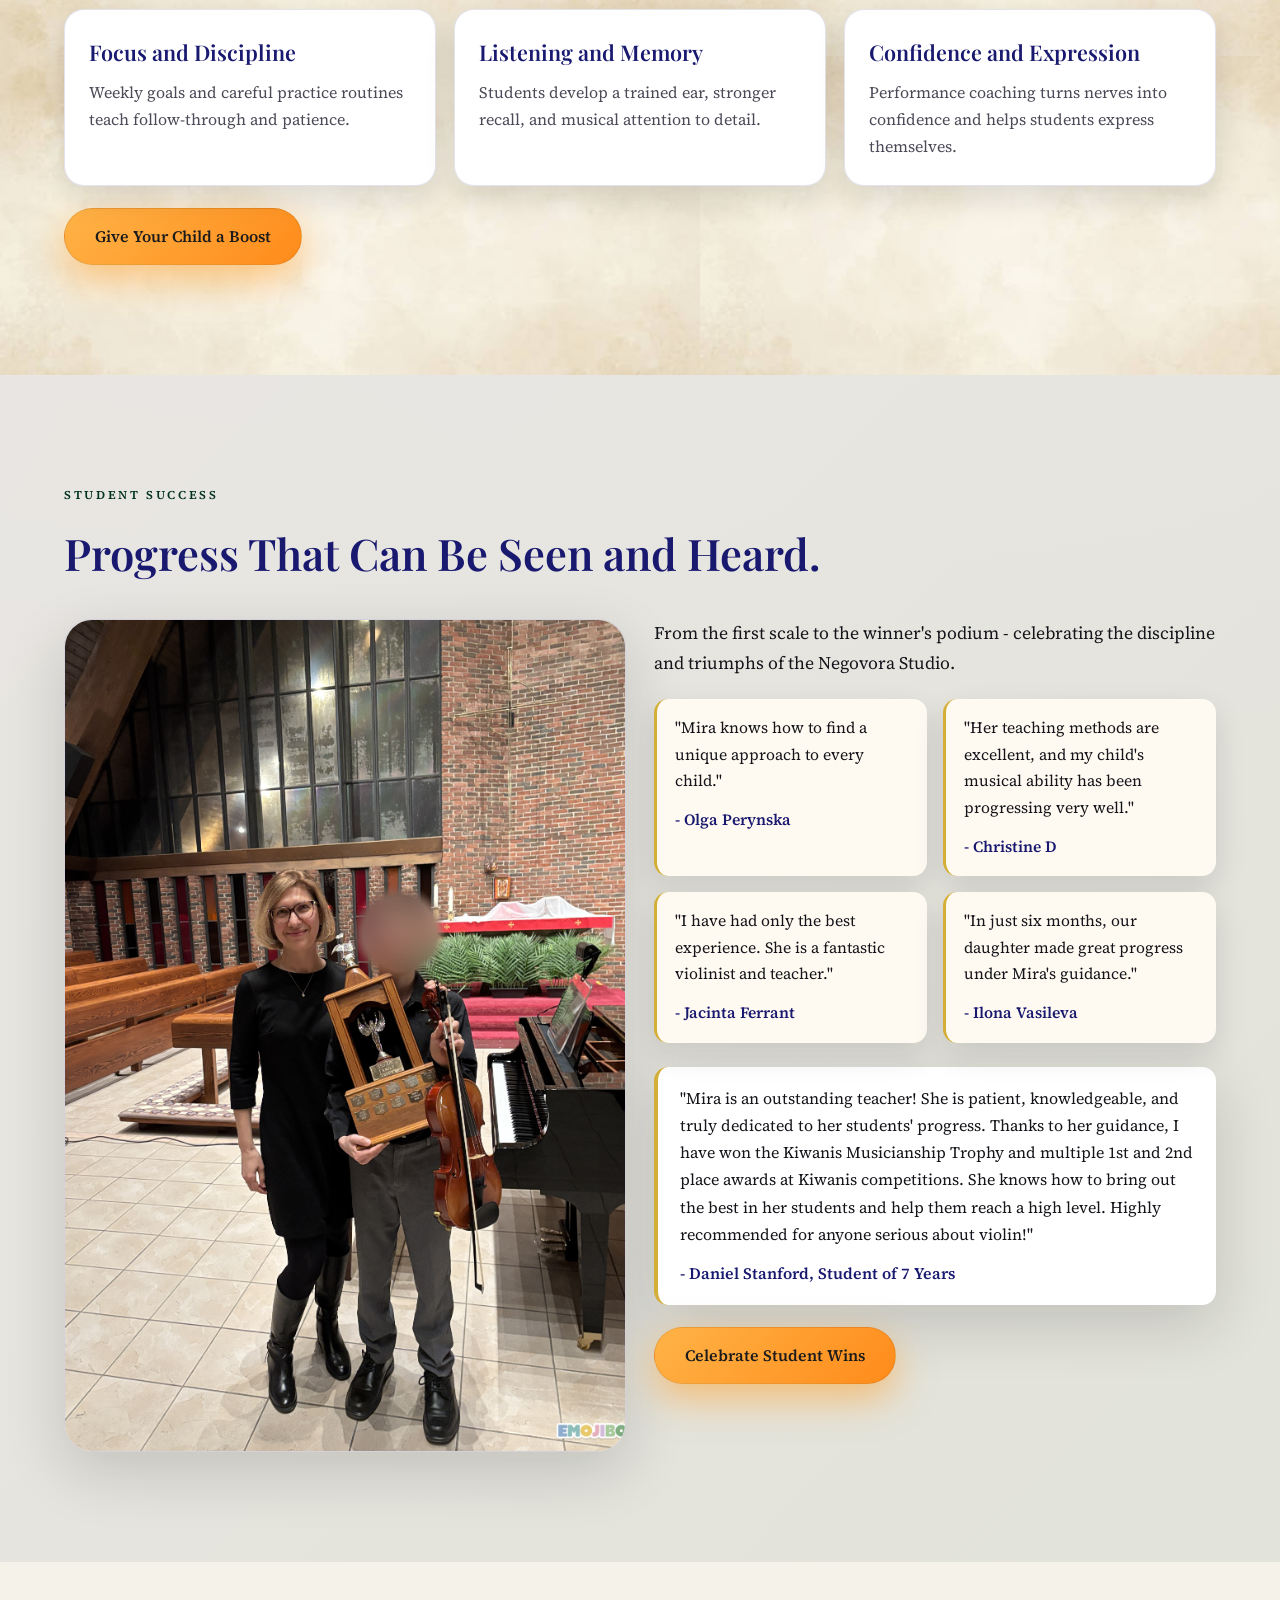
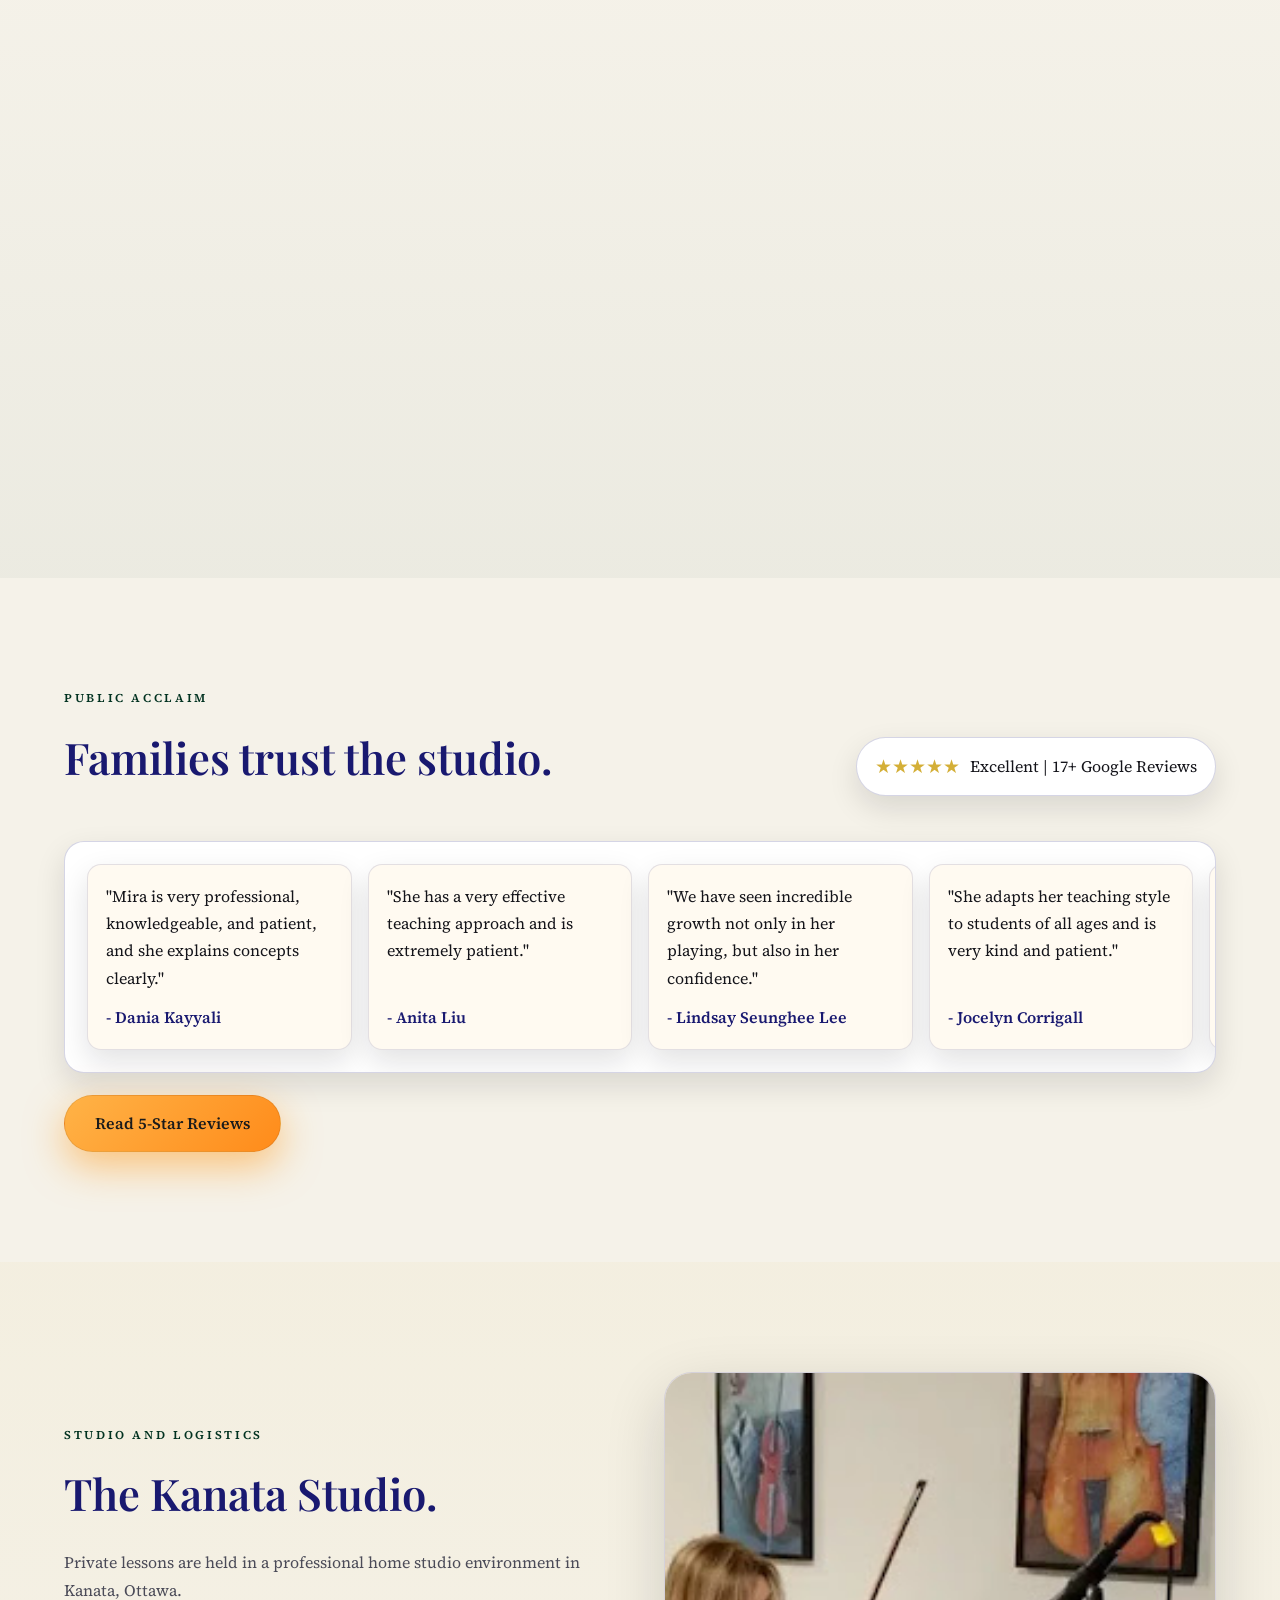
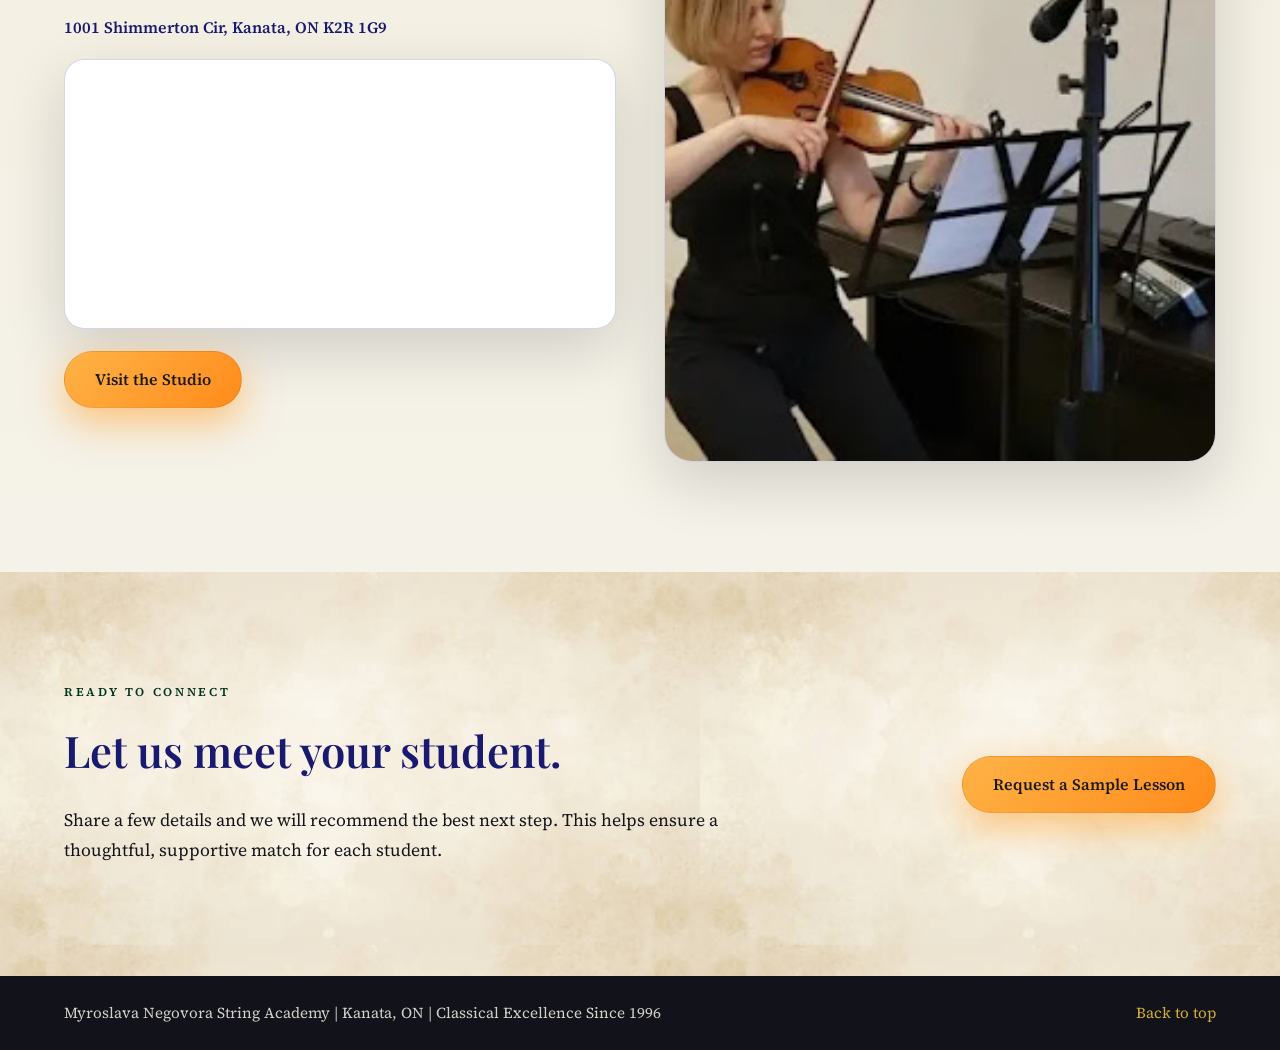
==== commit 55e628ef: "Studio changed to academy" ====
--- a/index.html
+++ b/index.html
@@ -3,20 +3,20 @@
   <head>
     <meta charset="utf-8" />
     <meta name="viewport" content="width=device-width, initial-scale=1" />
-    <title>Violin Lessons Ottawa & Kanata | Myroslava Negovora Violin Studio</title>
+    <title>Violin Lessons Ottawa & Kanata | Myroslava Negovora String Academy</title>
     <meta
       name="description"
-      content="Myroslava Negovora Violin Studio in Ottawa/Stittsville offers professional violin lessons for beginners through ARCT, RCM exam prep, Kiwanis competition coaching, and performance training. 30+ years international experience with personalized instruction for children, teens, and adults."
+      content="Myroslava Negovora String Academy in Ottawa/Stittsville offers professional violin lessons for beginners through ARCT, RCM exam prep, Kiwanis competition coaching, and performance training. 30+ years international experience with personalized instruction for children, teens, and adults."
     />
     <meta
       name="keywords"
       content="violin-lessons-ottawa violin-lessons-stittsville violin-lessons-kanata violin-teacher-ottawa violin-teacher-stittsville violin-teacher-kanata myroslava-negovora mira-violin-teacher violin-studio-ottawa violin-studio-stittsville violin-studio-kanata private-violin-lessons-ottawa private-violin-lessons-stittsville private-violin-lessons-kanata classical-violin-lessons-ottawa classical-violin-lessons-stittsville classical-violin-lessons-kanata beginner-violin-lessons-ottawa beginner-violin-lessons-stittsville beginner-violin-lessons-kanata intermediate-violin-lessons-ottawa intermediate-violin-lessons-stittsville advanced-violin-lessons-ottawa advanced-violin-lessons-stittsville adult-violin-lessons-ottawa adult-violin-lessons-stittsville kids-violin-lessons-ottawa kids-violin-lessons-stittsville child-violin-lessons-ottawa teen-violin-lessons-ottawa violin-coaching-ottawa violin-coaching-stittsville performance-coaching-violin rcm-violin-exam-prep rcm-level-1-violin rcm-level-2-violin rcm-level-3-violin rcm-level-4-violin rcm-level-5-violin rcm-level-6-violin rcm-level-7-violin rcm-level-8-violin rcm-level-9-violin rcm-level-10-violin arct-violin-preparation royal-conservatory-of-music-violin kiwanis-music-festival-ottawa ottawa-kiwanis-violin-coach violin-competition-preparation audition-prep-violin orchestral-excerpts-violin youth-orchestra-violin-prep community-orchestra-violin-prep music-theory-for-violin sight-reading-violin ear-training-violin violin-technique-training bowing-technique-lessons intonation-violin-lessons tone-production-violin vibrato-training-violin shifting-technique-violin string-crossing-practice violin-scales-ottawa violin-etudes-ottawa suzuki-violin-ottawa conservatory-violin-training masterclass-violin-ottawa professional-violin-teacher-ottawa award-winning-violin-students music-lessons-ottawa music-lessons-stittsville private-music-teacher-ottawa violin-pedagogy-ottawa performance-anxiety-coaching recital-preparation-violin chamber-music-violin classical-repertoire-coaching"
     />
     <link rel="canonical" href="https://stanfordviolin-source.github.io/mira-violin/" />
-    <meta property="og:title" content="Violin Lessons Ottawa & Stittsville | Myroslava Negovora Violin Studio" />
+    <meta property="og:title" content="Violin Lessons Ottawa & Stittsville | Myroslava Negovora String Academy" />
     <meta
       property="og:description"
-      content="Elevate your playing at Myroslava Negovora Violin Studio in Ottawa/Stittsville. Specialized violin instruction for RCM exams, Kiwanis competitions, and professional performance. Over 30 years of international experience in classical violin mastery."
+      content="Elevate your playing at Myroslava Negovora String Academy in Ottawa/Stittsville. Specialized violin instruction for RCM exams, Kiwanis competitions, and professional performance. Over 30 years of international experience in classical violin mastery."
     />
     <meta property="og:url" content="https://stanfordviolin-source.github.io/mira-violin/" />
     <meta property="og:type" content="website" />
@@ -32,7 +32,7 @@
       <div class="hero__overlay"></div>
       <nav class="nav">
         <div class="brand">
-          <div class="brand__title">Myroslava Negovora Violin Studio</div>
+          <div class="brand__title">Myroslava Negovora String Academy</div>
           <div class="brand__subtitle">Known to her students as Mira</div>
         </div>
         <div class="nav__note">Ottawa / Kanata</div>
@@ -41,7 +41,7 @@
       <div class="hero__grid container">
         <div class="hero__intro" data-reveal>
           <p class="eyebrow">Masterclass Studio | Ottawa</p>
-          <h1>Myroslava Negovora Violin Studio | Professional Violin Lessons in Ottawa &amp; Kanata</h1>
+          <h1>Myroslava Negovora String Academy | Professional Violin Lessons in Ottawa &amp; Kanata</h1>
           <h2>Master-Level Instruction, RCM Preparation, and Competition Coaching</h2>
           <p class="lead">
             Master-level guidance for dedicated students and advanced performers. Led by Myroslava Negovora,
@@ -359,7 +359,7 @@
 
     <footer class="footer">
       <div class="container footer__content">
-        <span>Myroslava Negovora Violin Studio | Kanata, ON | Classical Excellence Since 1996</span>
+        <span>Myroslava Negovora String Academy | Kanata, ON | Classical Excellence Since 1996</span>
         <a href="#top">Back to top</a>
       </div>
     </footer>
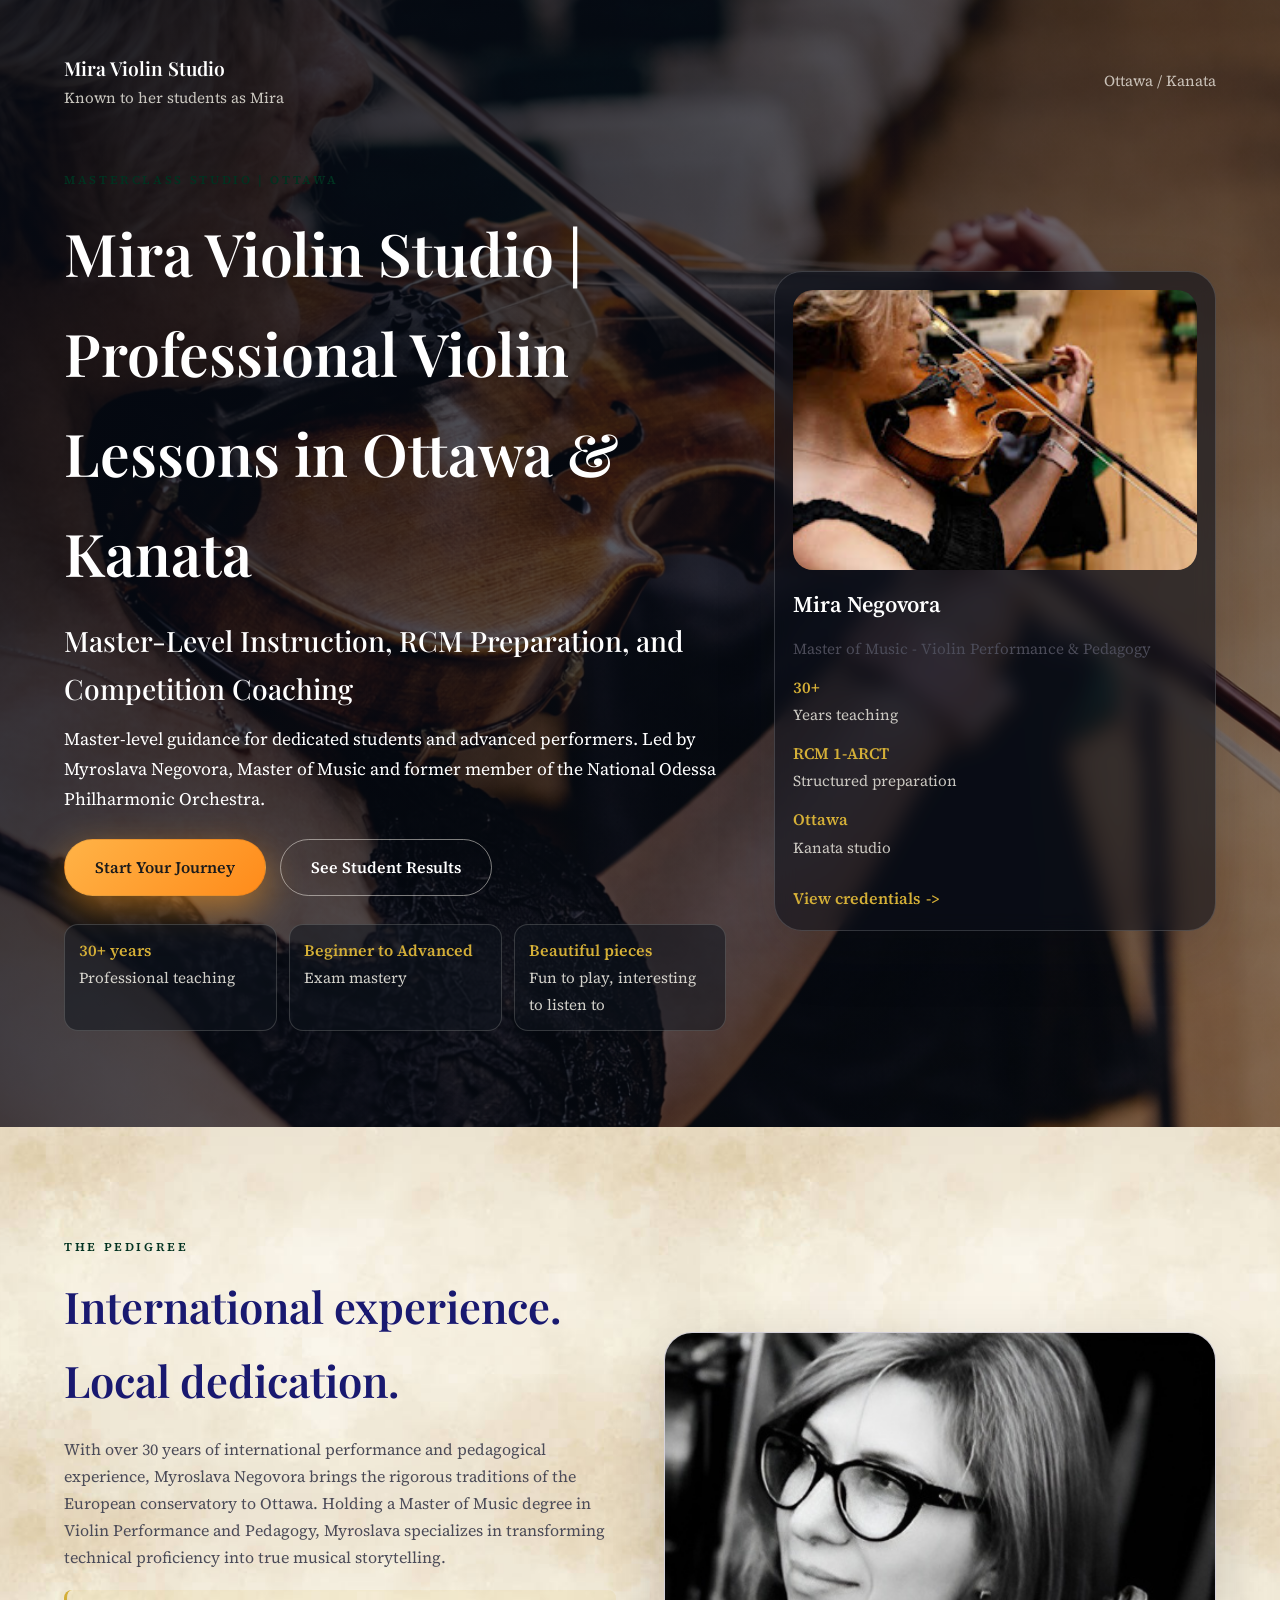
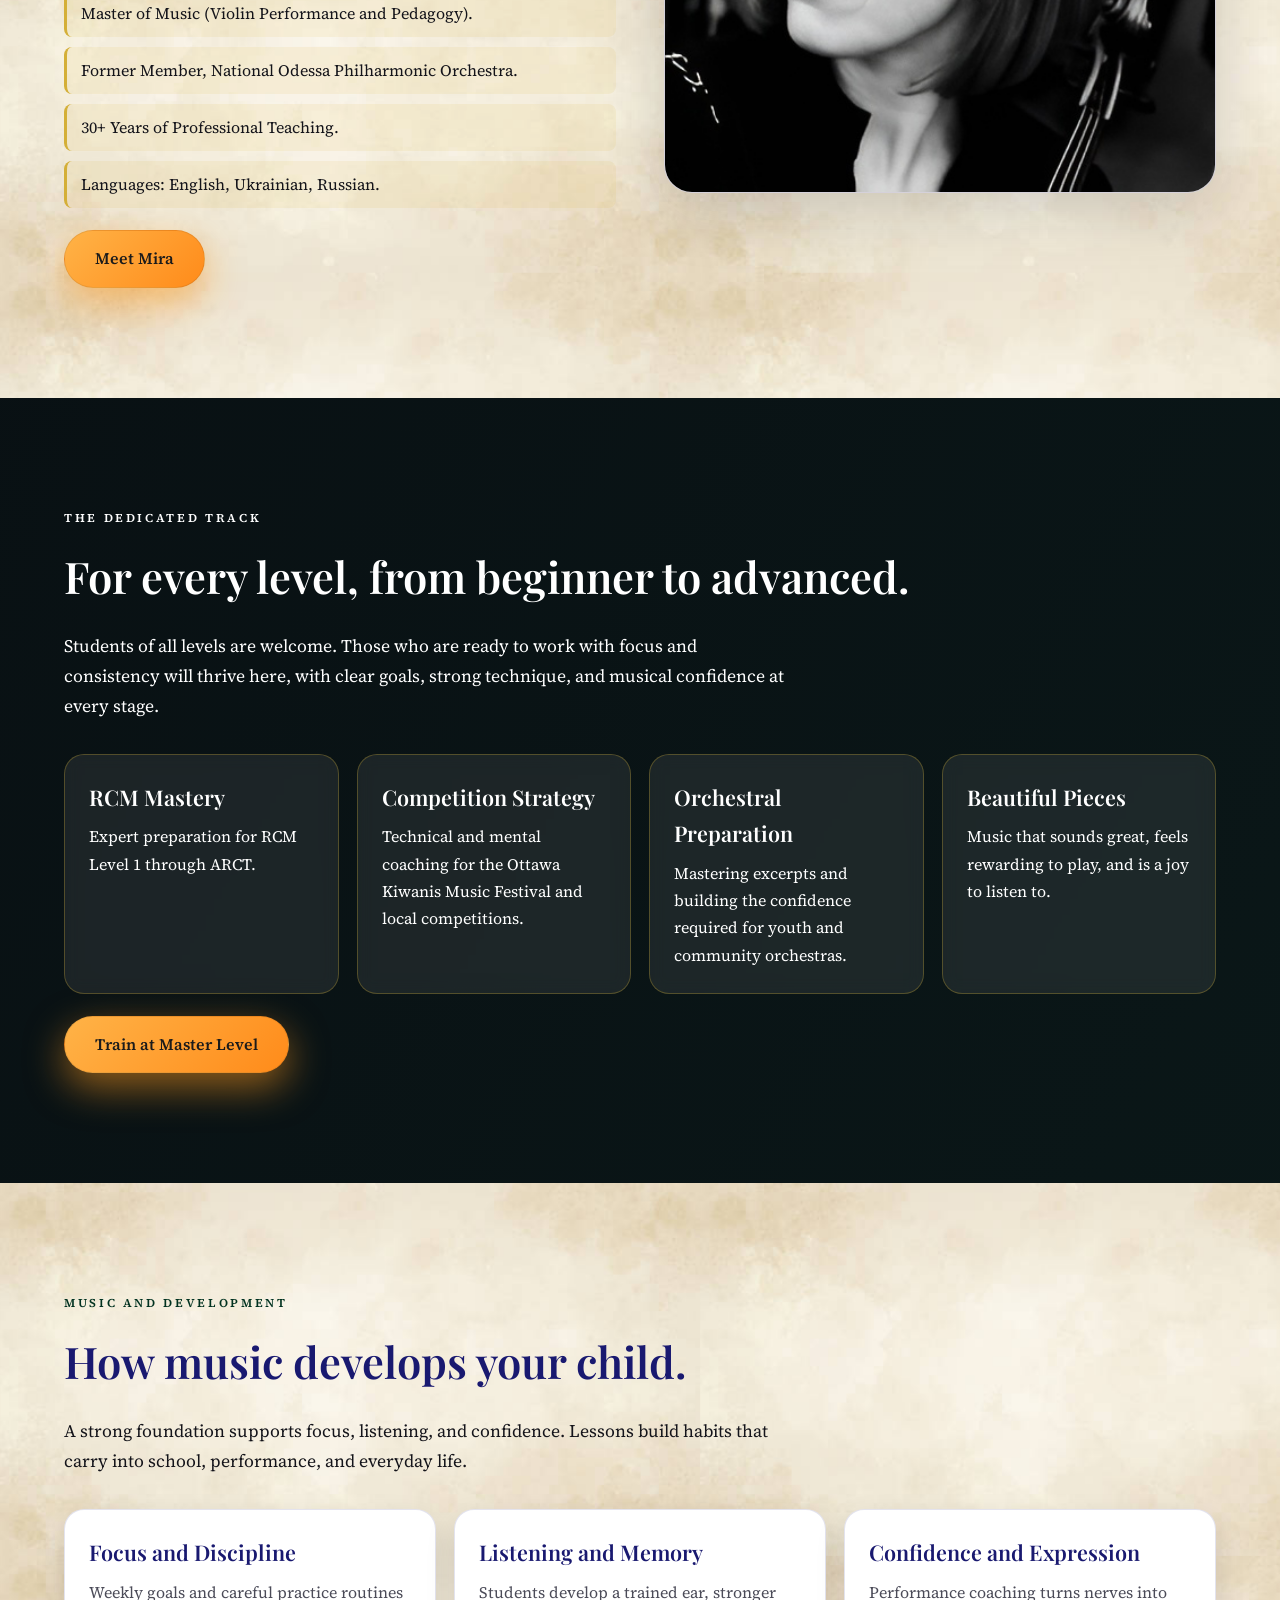
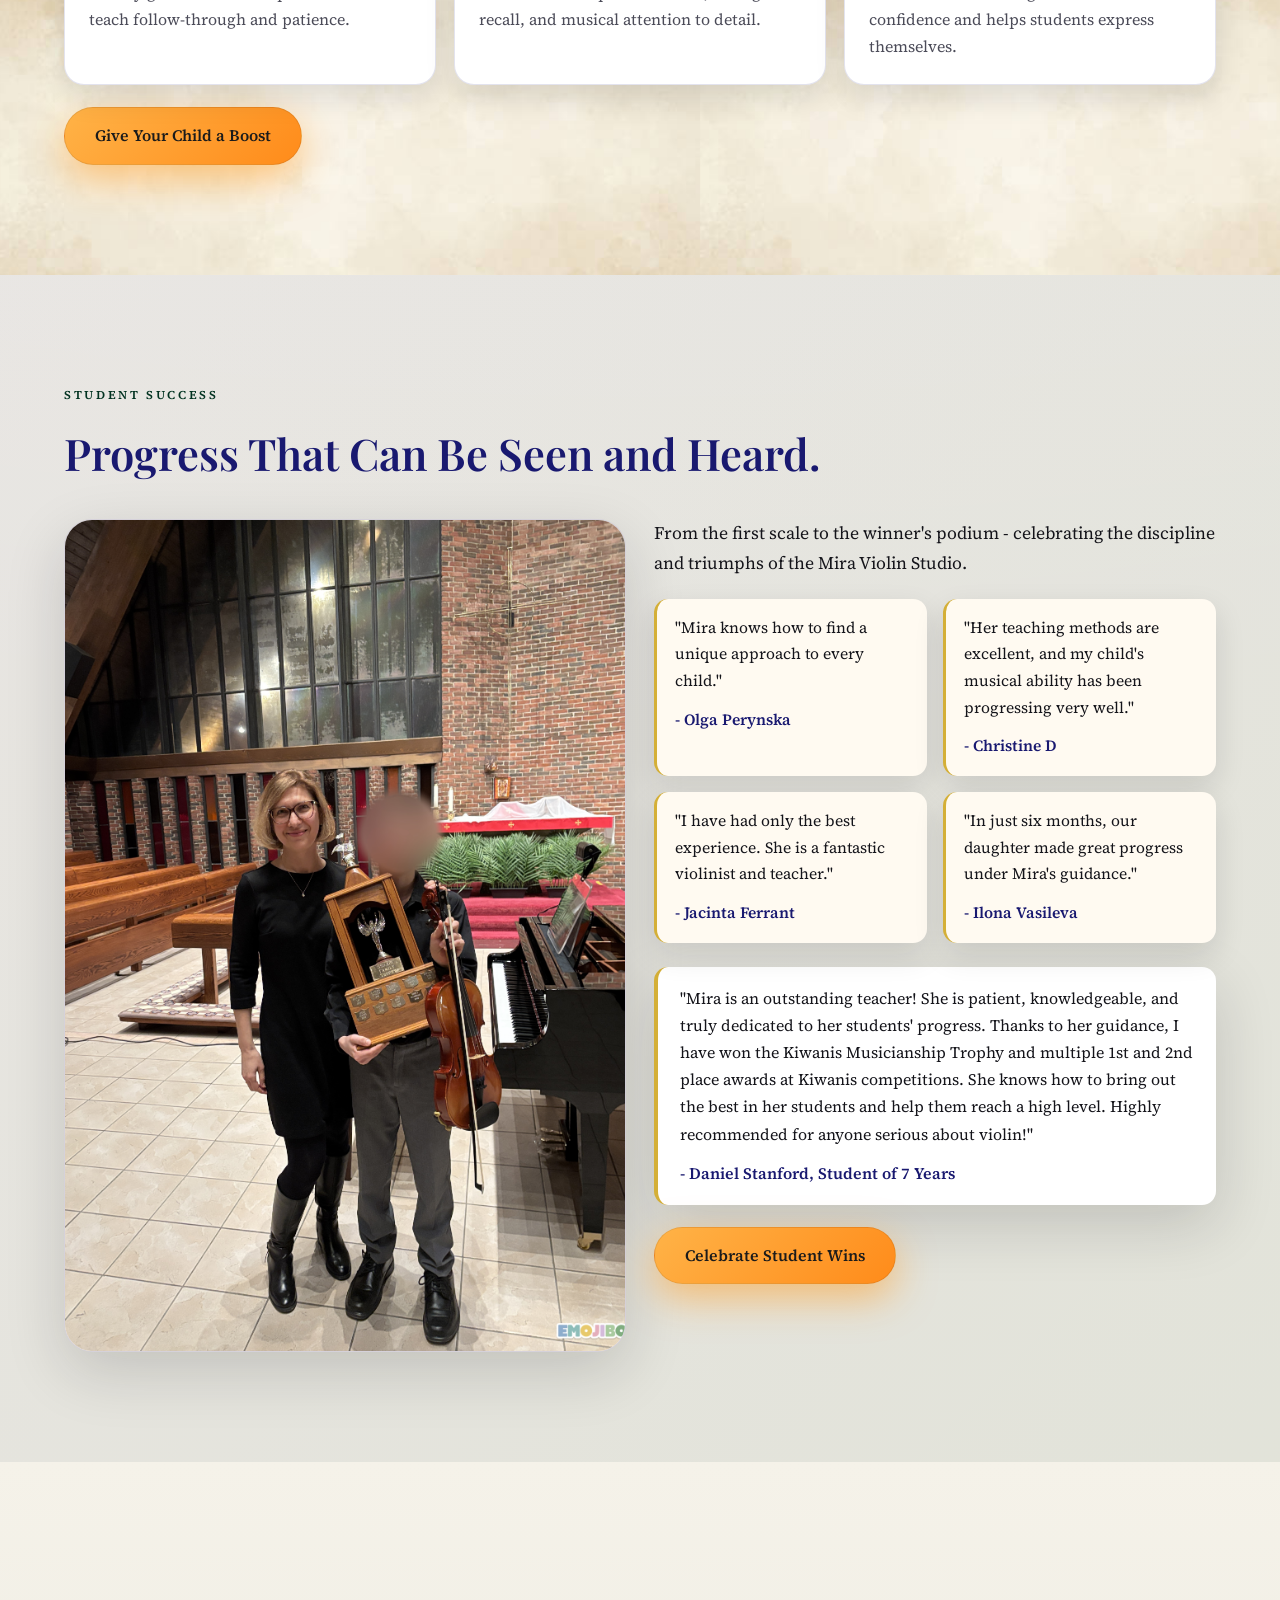
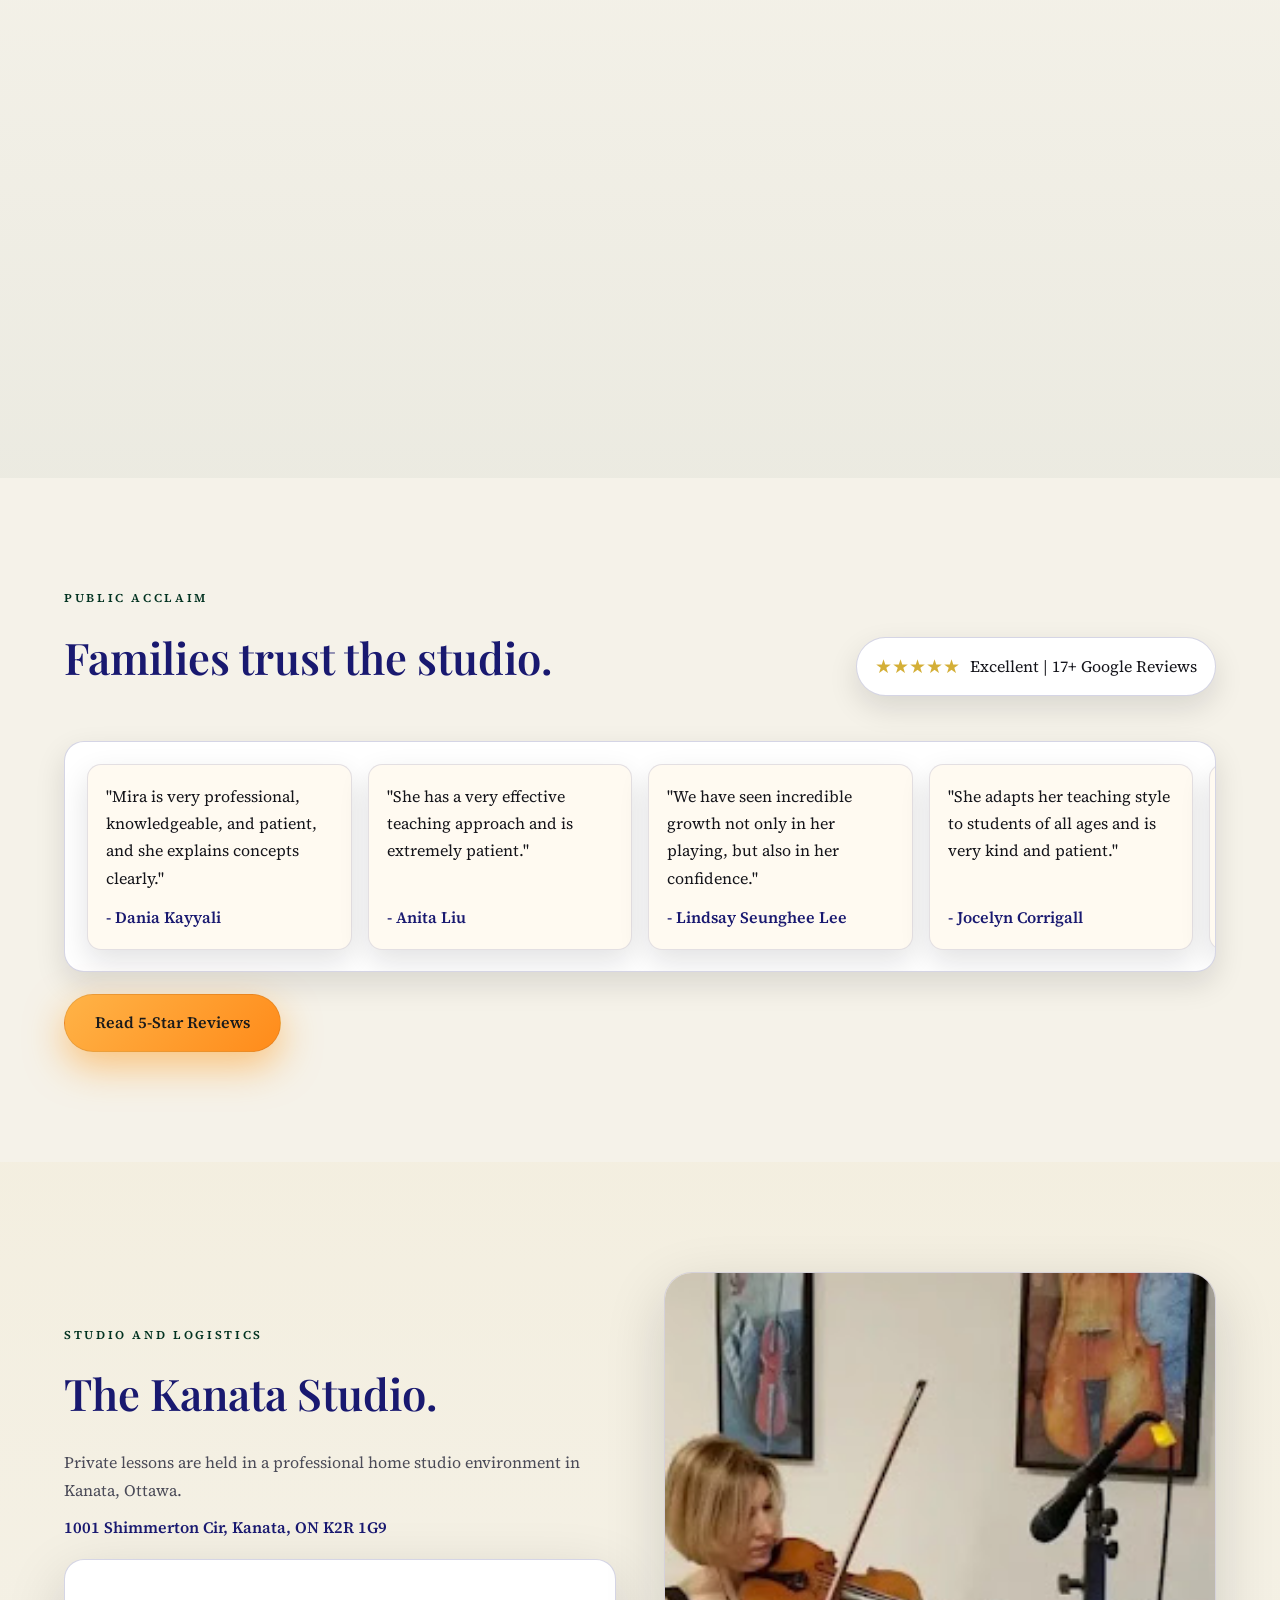
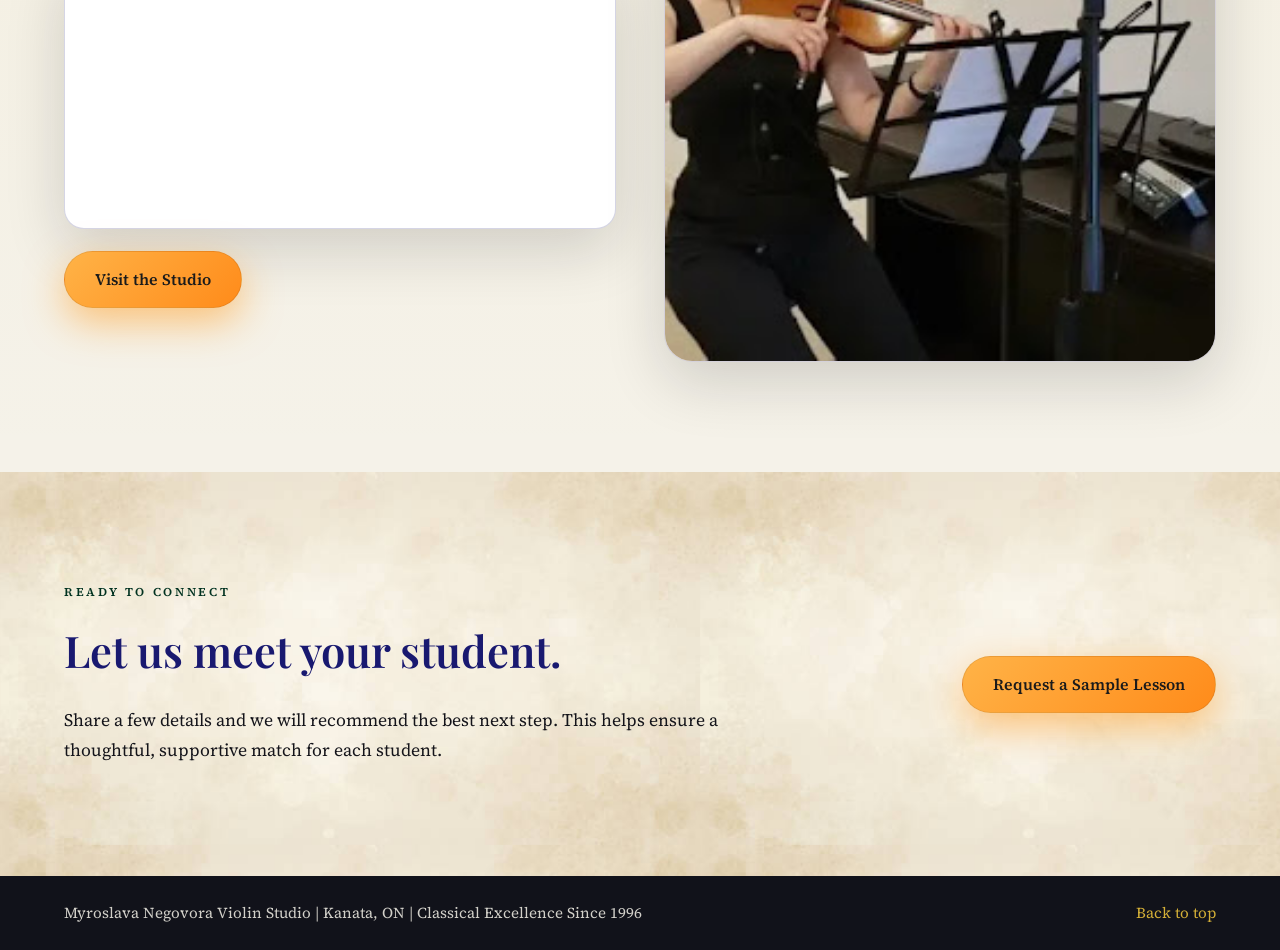
==== commit 78baf5f0: "Fix website URL" ====
--- a/index.html
+++ b/index.html
@@ -3,26 +3,26 @@
   <head>
     <meta charset="utf-8" />
     <meta name="viewport" content="width=device-width, initial-scale=1" />
-    <title>Violin Lessons Ottawa & Kanata | Myroslava Negovora String Academy</title>
+    <title>Violin Lessons Ottawa & Kanata | Mira Violin Studio</title>
     <meta
       name="description"
-      content="Myroslava Negovora String Academy in Ottawa/Stittsville offers professional violin lessons for beginners through ARCT, RCM exam prep, Kiwanis competition coaching, and performance training. 30+ years international experience with personalized instruction for children, teens, and adults."
+      content="Mira Violin Studio in Ottawa/Kanata offers professional violin lessons for beginners through ARCT, RCM exam prep, Kiwanis competition coaching, and performance training. 30+ years international experience with personalized instruction for children, teens, and adults."
     />
     <meta
       name="keywords"
-      content="violin-lessons-ottawa violin-lessons-stittsville violin-lessons-kanata violin-teacher-ottawa violin-teacher-stittsville violin-teacher-kanata myroslava-negovora mira-violin-teacher violin-studio-ottawa violin-studio-stittsville violin-studio-kanata private-violin-lessons-ottawa private-violin-lessons-stittsville private-violin-lessons-kanata classical-violin-lessons-ottawa classical-violin-lessons-stittsville classical-violin-lessons-kanata beginner-violin-lessons-ottawa beginner-violin-lessons-stittsville beginner-violin-lessons-kanata intermediate-violin-lessons-ottawa intermediate-violin-lessons-stittsville advanced-violin-lessons-ottawa advanced-violin-lessons-stittsville adult-violin-lessons-ottawa adult-violin-lessons-stittsville kids-violin-lessons-ottawa kids-violin-lessons-stittsville child-violin-lessons-ottawa teen-violin-lessons-ottawa violin-coaching-ottawa violin-coaching-stittsville performance-coaching-violin rcm-violin-exam-prep rcm-level-1-violin rcm-level-2-violin rcm-level-3-violin rcm-level-4-violin rcm-level-5-violin rcm-level-6-violin rcm-level-7-violin rcm-level-8-violin rcm-level-9-violin rcm-level-10-violin arct-violin-preparation royal-conservatory-of-music-violin kiwanis-music-festival-ottawa ottawa-kiwanis-violin-coach violin-competition-preparation audition-prep-violin orchestral-excerpts-violin youth-orchestra-violin-prep community-orchestra-violin-prep music-theory-for-violin sight-reading-violin ear-training-violin violin-technique-training bowing-technique-lessons intonation-violin-lessons tone-production-violin vibrato-training-violin shifting-technique-violin string-crossing-practice violin-scales-ottawa violin-etudes-ottawa suzuki-violin-ottawa conservatory-violin-training masterclass-violin-ottawa professional-violin-teacher-ottawa award-winning-violin-students music-lessons-ottawa music-lessons-stittsville private-music-teacher-ottawa violin-pedagogy-ottawa performance-anxiety-coaching recital-preparation-violin chamber-music-violin classical-repertoire-coaching"
+      content="violin-lessons-ottawa violin-lessons-kanata violin-lessons-kanata violin-teacher-ottawa violin-teacher-kanata violin-teacher-kanata myroslava-negovora mira-violin-teacher violin-studio-ottawa violin-studio-stittsville violin-studio-kanata private-violin-lessons-ottawa private-violin-lessons-stittsville private-violin-lessons-kanata classical-violin-lessons-ottawa classical-violin-lessons-stittsville classical-violin-lessons-kanata beginner-violin-lessons-ottawa beginner-violin-lessons-stittsville beginner-violin-lessons-kanata intermediate-violin-lessons-ottawa intermediate-violin-lessons-stittsville advanced-violin-lessons-ottawa advanced-violin-lessons-stittsville adult-violin-lessons-ottawa adult-violin-lessons-stittsville kids-violin-lessons-ottawa kids-violin-lessons-stittsville child-violin-lessons-ottawa teen-violin-lessons-ottawa violin-coaching-ottawa violin-coaching-stittsville performance-coaching-violin rcm-violin-exam-prep rcm-level-1-violin rcm-level-2-violin rcm-level-3-violin rcm-level-4-violin rcm-level-5-violin rcm-level-6-violin rcm-level-7-violin rcm-level-8-violin rcm-level-9-violin rcm-level-10-violin arct-violin-preparation royal-conservatory-of-music-violin kiwanis-music-festival-ottawa ottawa-kiwanis-violin-coach violin-competition-preparation audition-prep-violin orchestral-excerpts-violin youth-orchestra-violin-prep community-orchestra-violin-prep music-theory-for-violin sight-reading-violin ear-training-violin violin-technique-training bowing-technique-lessons intonation-violin-lessons tone-production-violin vibrato-training-violin shifting-technique-violin string-crossing-practice violin-scales-ottawa violin-etudes-ottawa suzuki-violin-ottawa conservatory-violin-training masterclass-violin-ottawa professional-violin-teacher-ottawa award-winning-violin-students music-lessons-ottawa music-lessons-stittsville private-music-teacher-ottawa violin-pedagogy-ottawa performance-anxiety-coaching recital-preparation-violin chamber-music-violin classical-repertoire-coaching"
     />
-    <link rel="canonical" href="https://stanfordviolin-source.github.io/mira-violin/" />
-    <meta property="og:title" content="Violin Lessons Ottawa & Stittsville | Myroslava Negovora String Academy" />
+    <link rel="canonical" href="https://miranikitina.github.io/mira-violin/" />
+    <meta property="og:title" content="Violin Lessons Ottawa & Kanata | Mira Violin Studio" />
     <meta
       property="og:description"
-      content="Elevate your playing at Myroslava Negovora String Academy in Ottawa/Stittsville. Specialized violin instruction for RCM exams, Kiwanis competitions, and professional performance. Over 30 years of international experience in classical violin mastery."
+      content="Elevate your playing at Myroslava Negovora Violin Studio in Ottawa/Kanata. Specialized violin instruction for RCM exams, Kiwanis competitions, and professional performance. Over 30 years of international experience in classical violin mastery."
     />
-    <meta property="og:url" content="https://stanfordviolin-source.github.io/mira-violin/" />
+    <meta property="og:url" content="https://miranikitina.github.io/mira-violin/" />
     <meta property="og:type" content="website" />
     <meta
       property="og:image"
-      content="https://stanfordviolin-source.github.io/mira-violin/assets/Violinist%20in%20action%20with%20masked%20violin.png"
+      content="https://miranikitina.github.io/mira-violin/assets/Violinist%20in%20action%20with%20masked%20violin.png"
     />
     <meta name="twitter:card" content="summary_large_image" />
     <link rel="stylesheet" href="styles.css" />
@@ -32,7 +32,7 @@
       <div class="hero__overlay"></div>
       <nav class="nav">
         <div class="brand">
-          <div class="brand__title">Myroslava Negovora String Academy</div>
+          <div class="brand__title">Mira Violin Studio</div>
           <div class="brand__subtitle">Known to her students as Mira</div>
         </div>
         <div class="nav__note">Ottawa / Kanata</div>
@@ -41,7 +41,7 @@
       <div class="hero__grid container">
         <div class="hero__intro" data-reveal>
           <p class="eyebrow">Masterclass Studio | Ottawa</p>
-          <h1>Myroslava Negovora String Academy | Professional Violin Lessons in Ottawa &amp; Kanata</h1>
+          <h1>Mira Violin Studio | Professional Violin Lessons in Ottawa &amp; Kanata</h1>
           <h2>Master-Level Instruction, RCM Preparation, and Competition Coaching</h2>
           <p class="lead">
             Master-level guidance for dedicated students and advanced performers. Led by Myroslava Negovora,
@@ -201,7 +201,7 @@
             <div class="success__text">
               <p class="lead">
                 From the first scale to the winner's podium - celebrating the discipline and triumphs
-                of the Negovora Studio.
+                of the Mira Violin Studio.
               </p>
               <div class="success__quotes">
                 <blockquote class="quote--compact">
@@ -359,7 +359,7 @@
 
     <footer class="footer">
       <div class="container footer__content">
-        <span>Myroslava Negovora String Academy | Kanata, ON | Classical Excellence Since 1996</span>
+        <span>Myroslava Negovora Violin Studio | Kanata, ON | Classical Excellence Since 1996</span>
         <a href="#top">Back to top</a>
       </div>
     </footer>
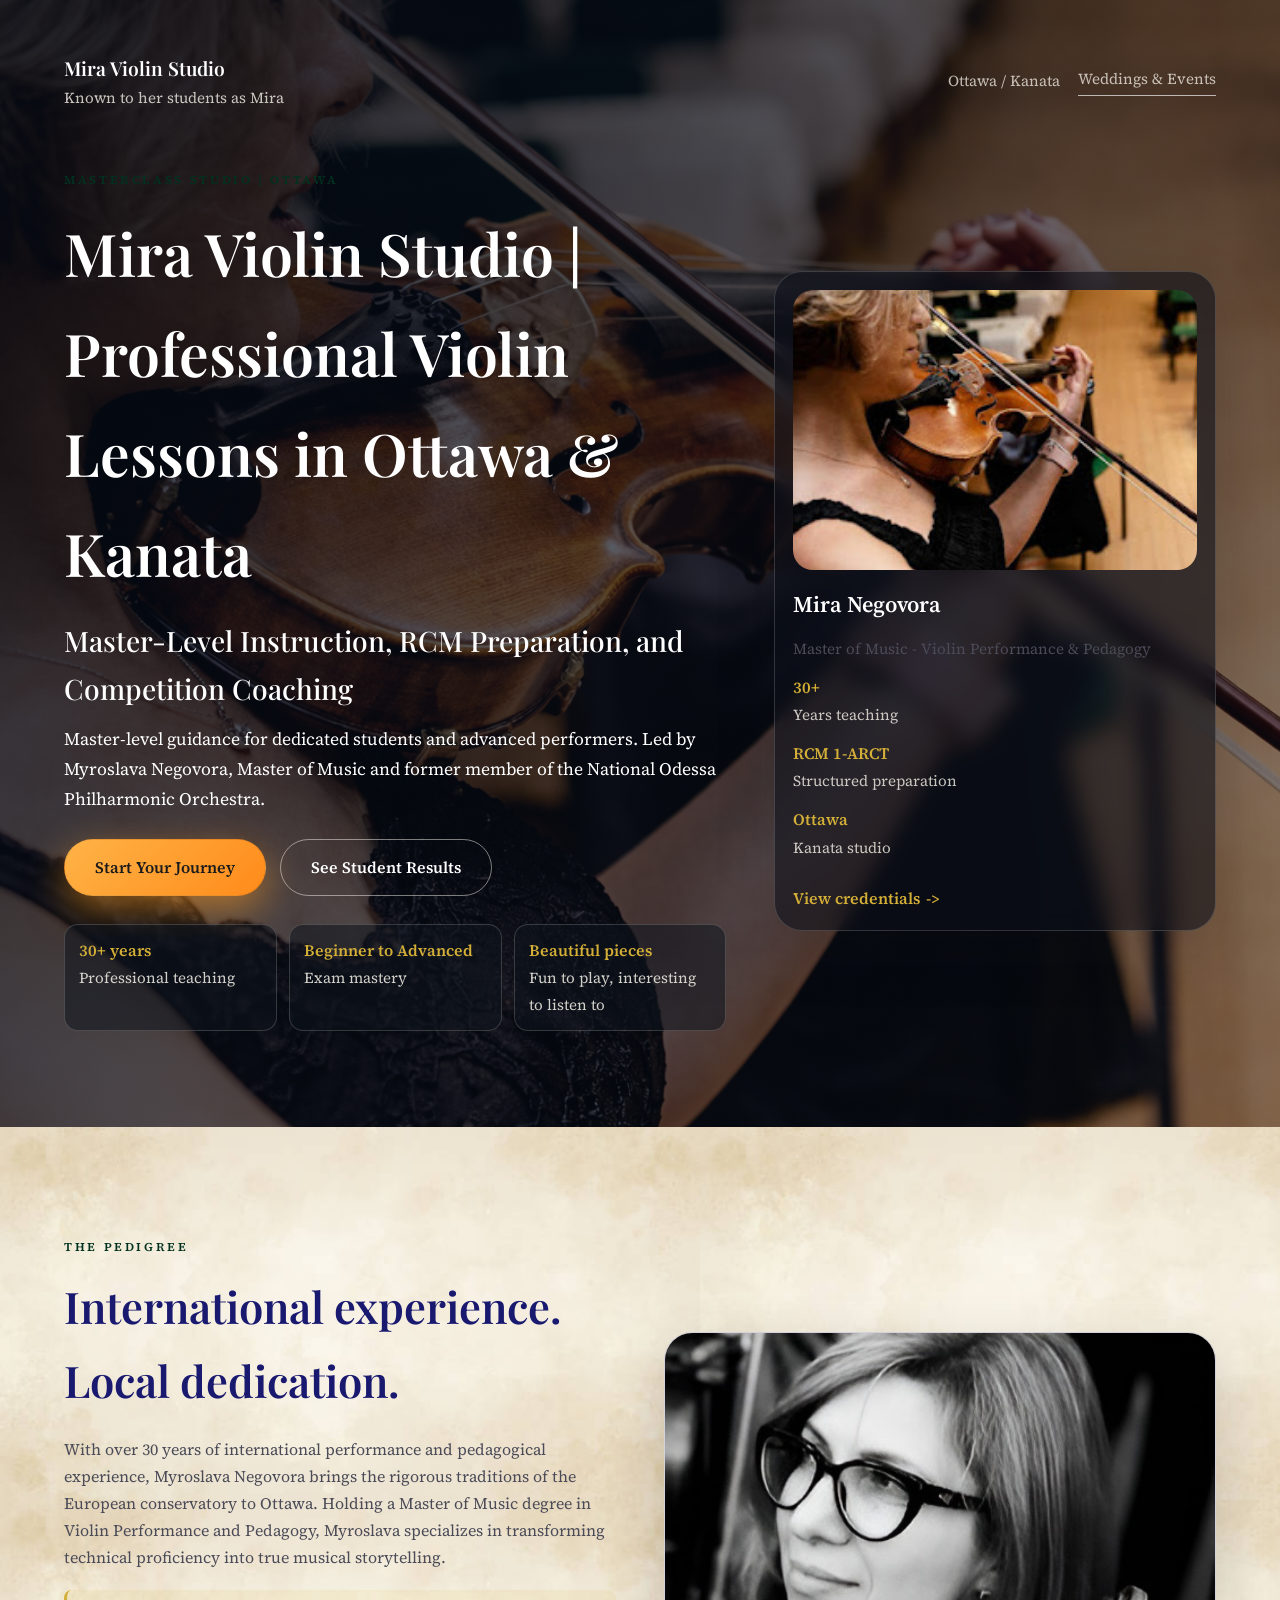
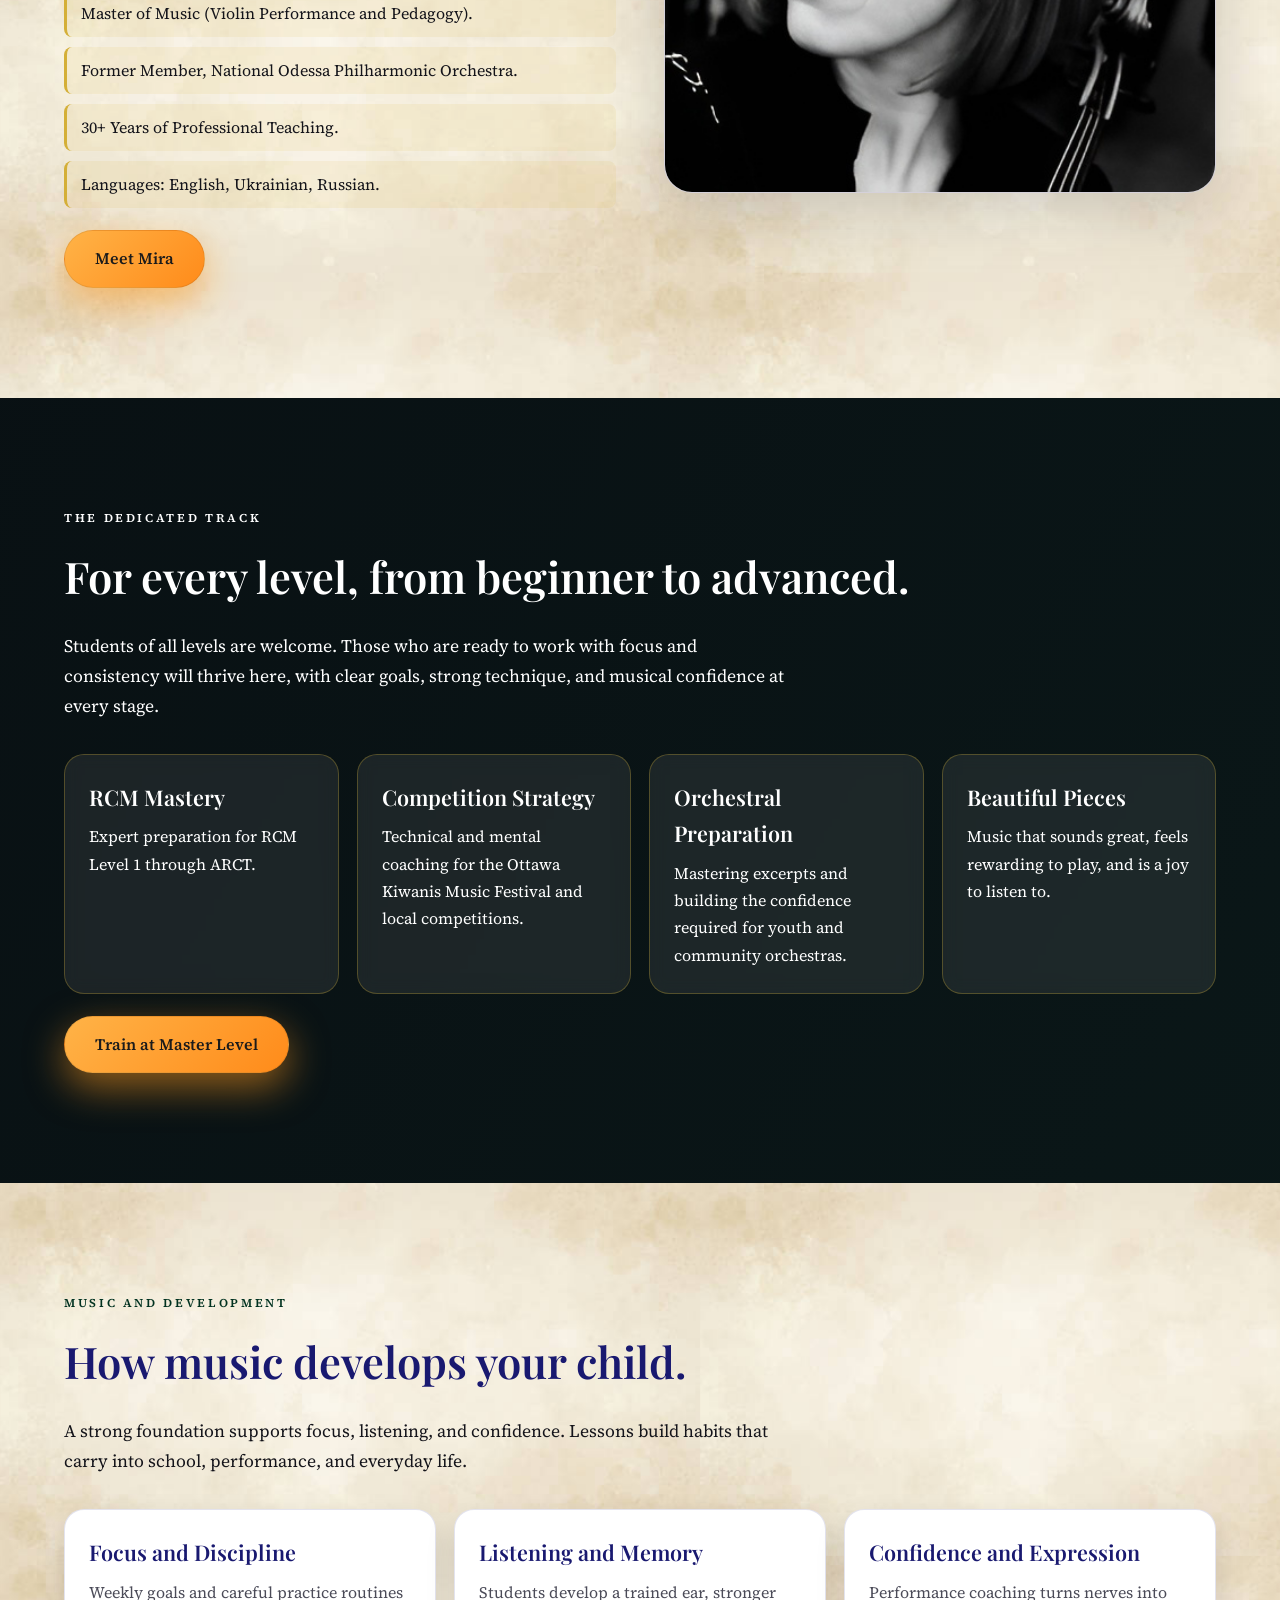
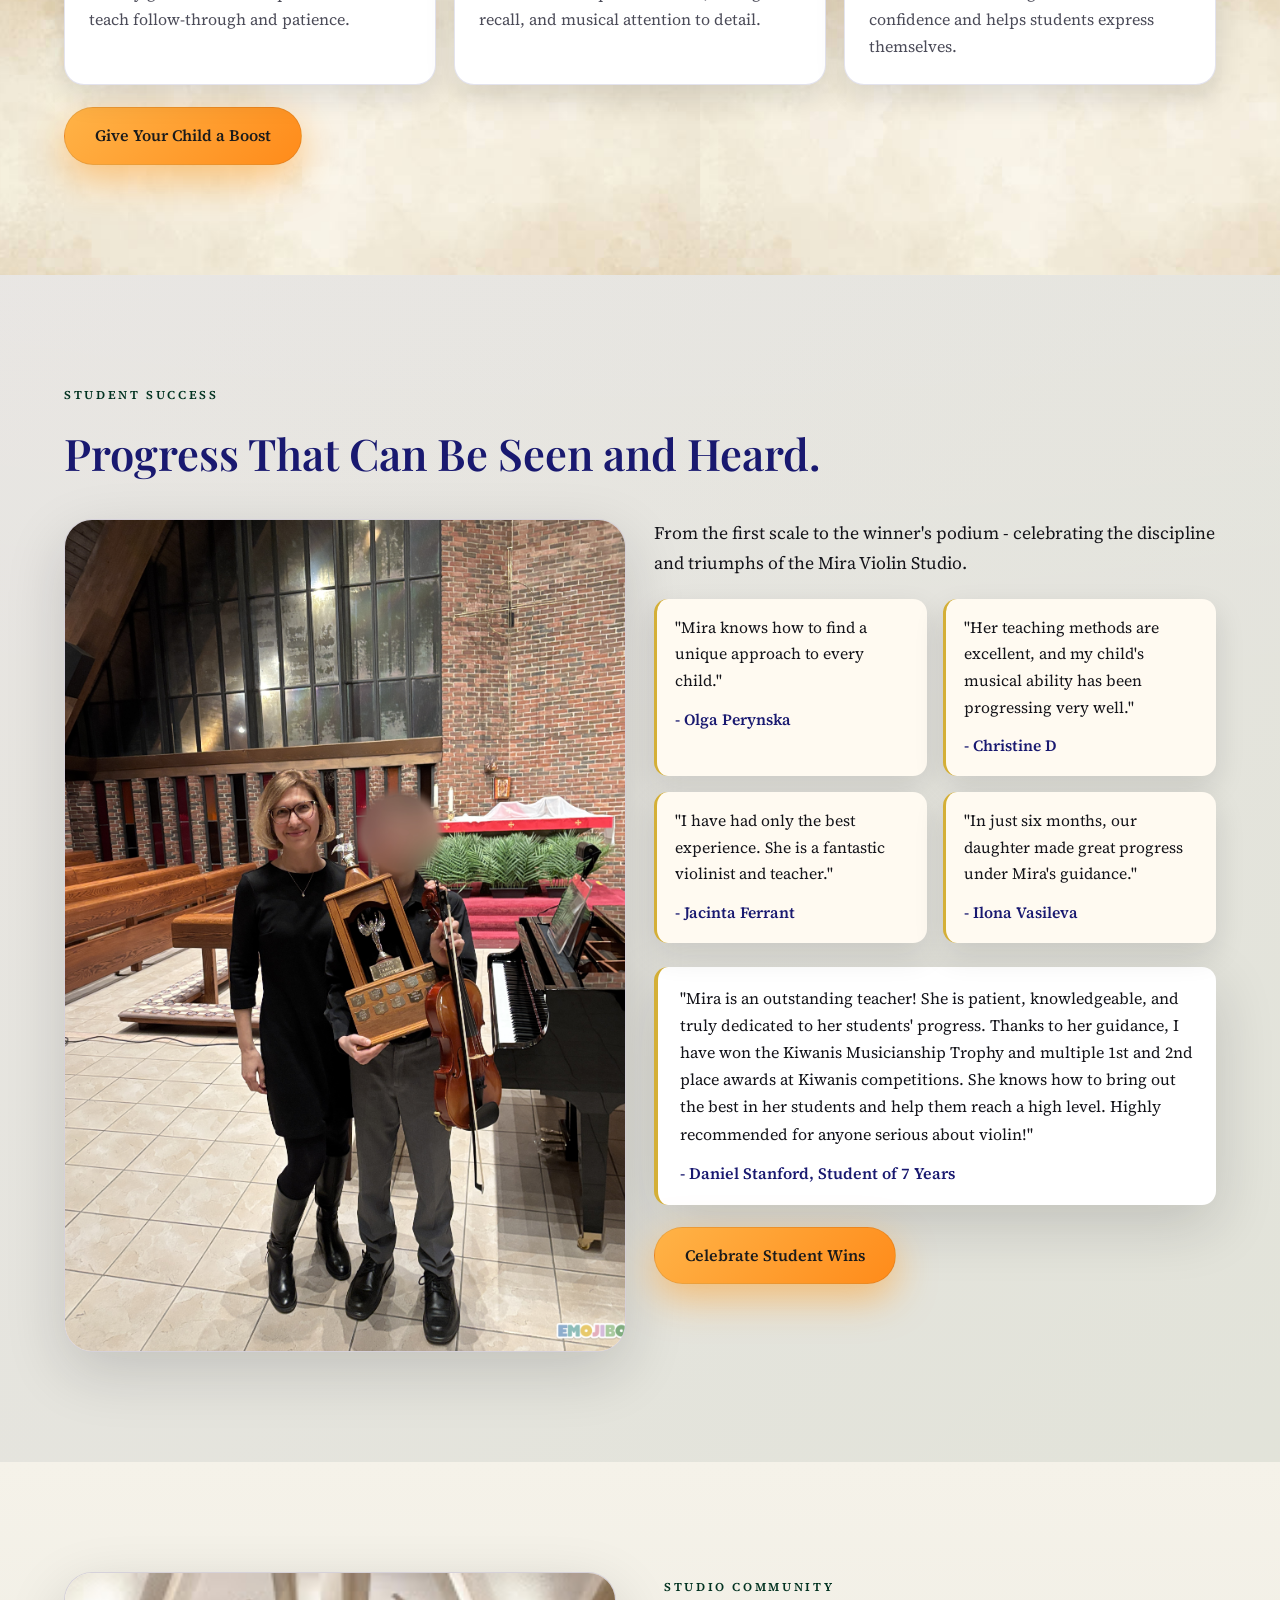
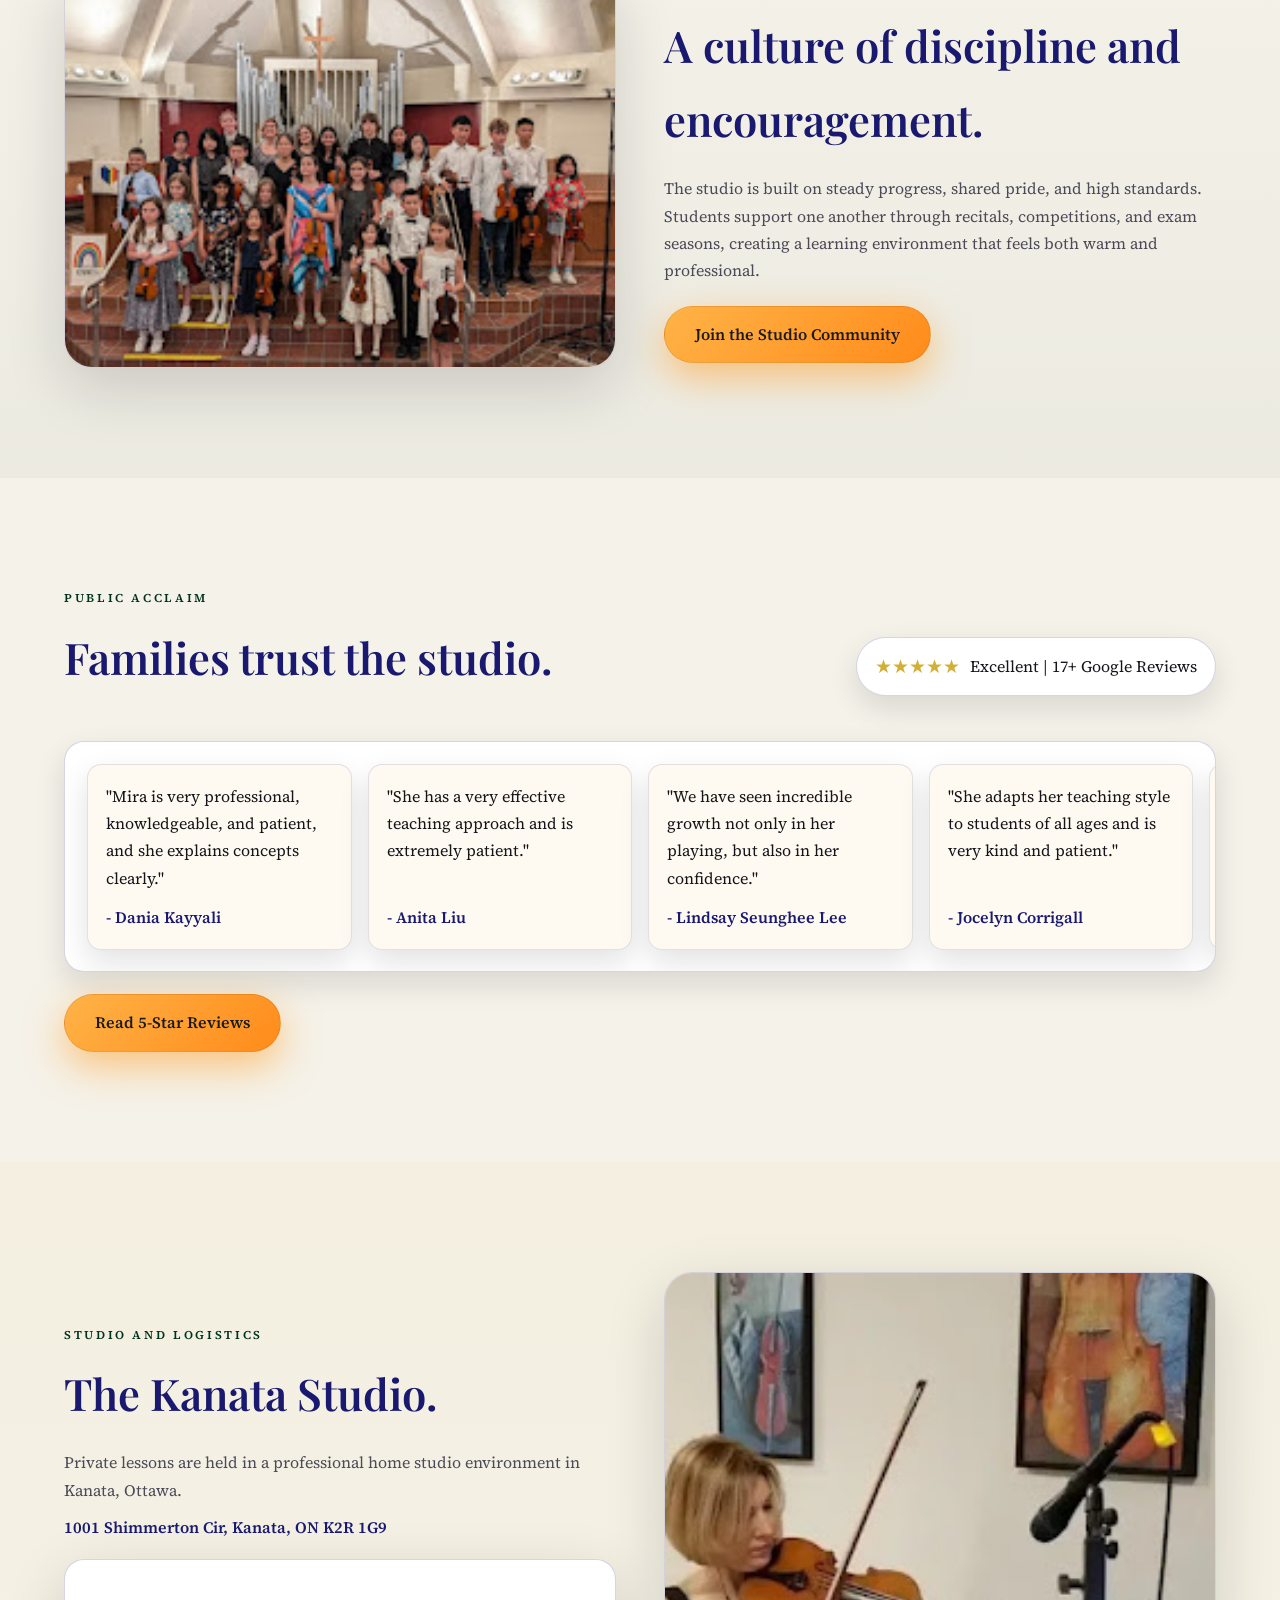
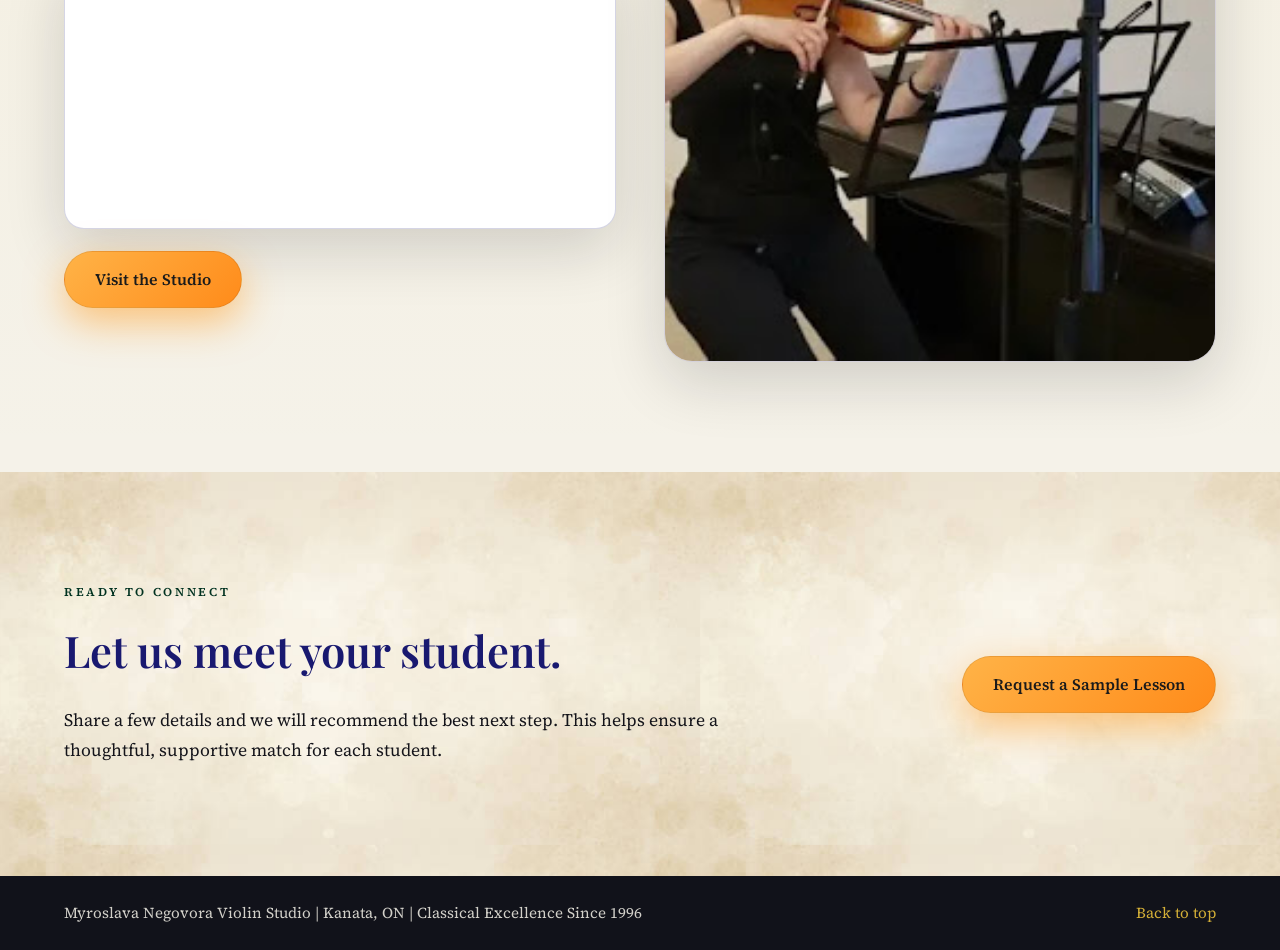
==== commit a7a8ddff: "Add weddings link to violin lessons page" ====
--- a/index.html
+++ b/index.html
@@ -35,7 +35,10 @@
           <div class="brand__title">Mira Violin Studio</div>
           <div class="brand__subtitle">Known to her students as Mira</div>
         </div>
-        <div class="nav__note">Ottawa / Kanata</div>
+        <div class="nav__note">
+  <span>Ottawa / Kanata</span>
+  <a href="weddings.html">Weddings &amp; Events</a>
+</div>
       </nav>
 
       <div class="hero__grid container">
--- a/styles.css
+++ b/styles.css
@@ -715,3 +715,20 @@
     background-attachment: scroll;
   }
 }
+.nav__note {
+  display: flex;
+  align-items: center;
+  gap: 18px;
+}
+
+.nav__note a {
+  color: inherit;
+  text-decoration: none;
+  padding-bottom: 3px;
+  border-bottom: 1px solid rgba(255, 255, 255, 0.65);
+  transition: opacity 0.2s ease;
+}
+
+.nav__note a:hover {
+  opacity: 0.7;
+}
